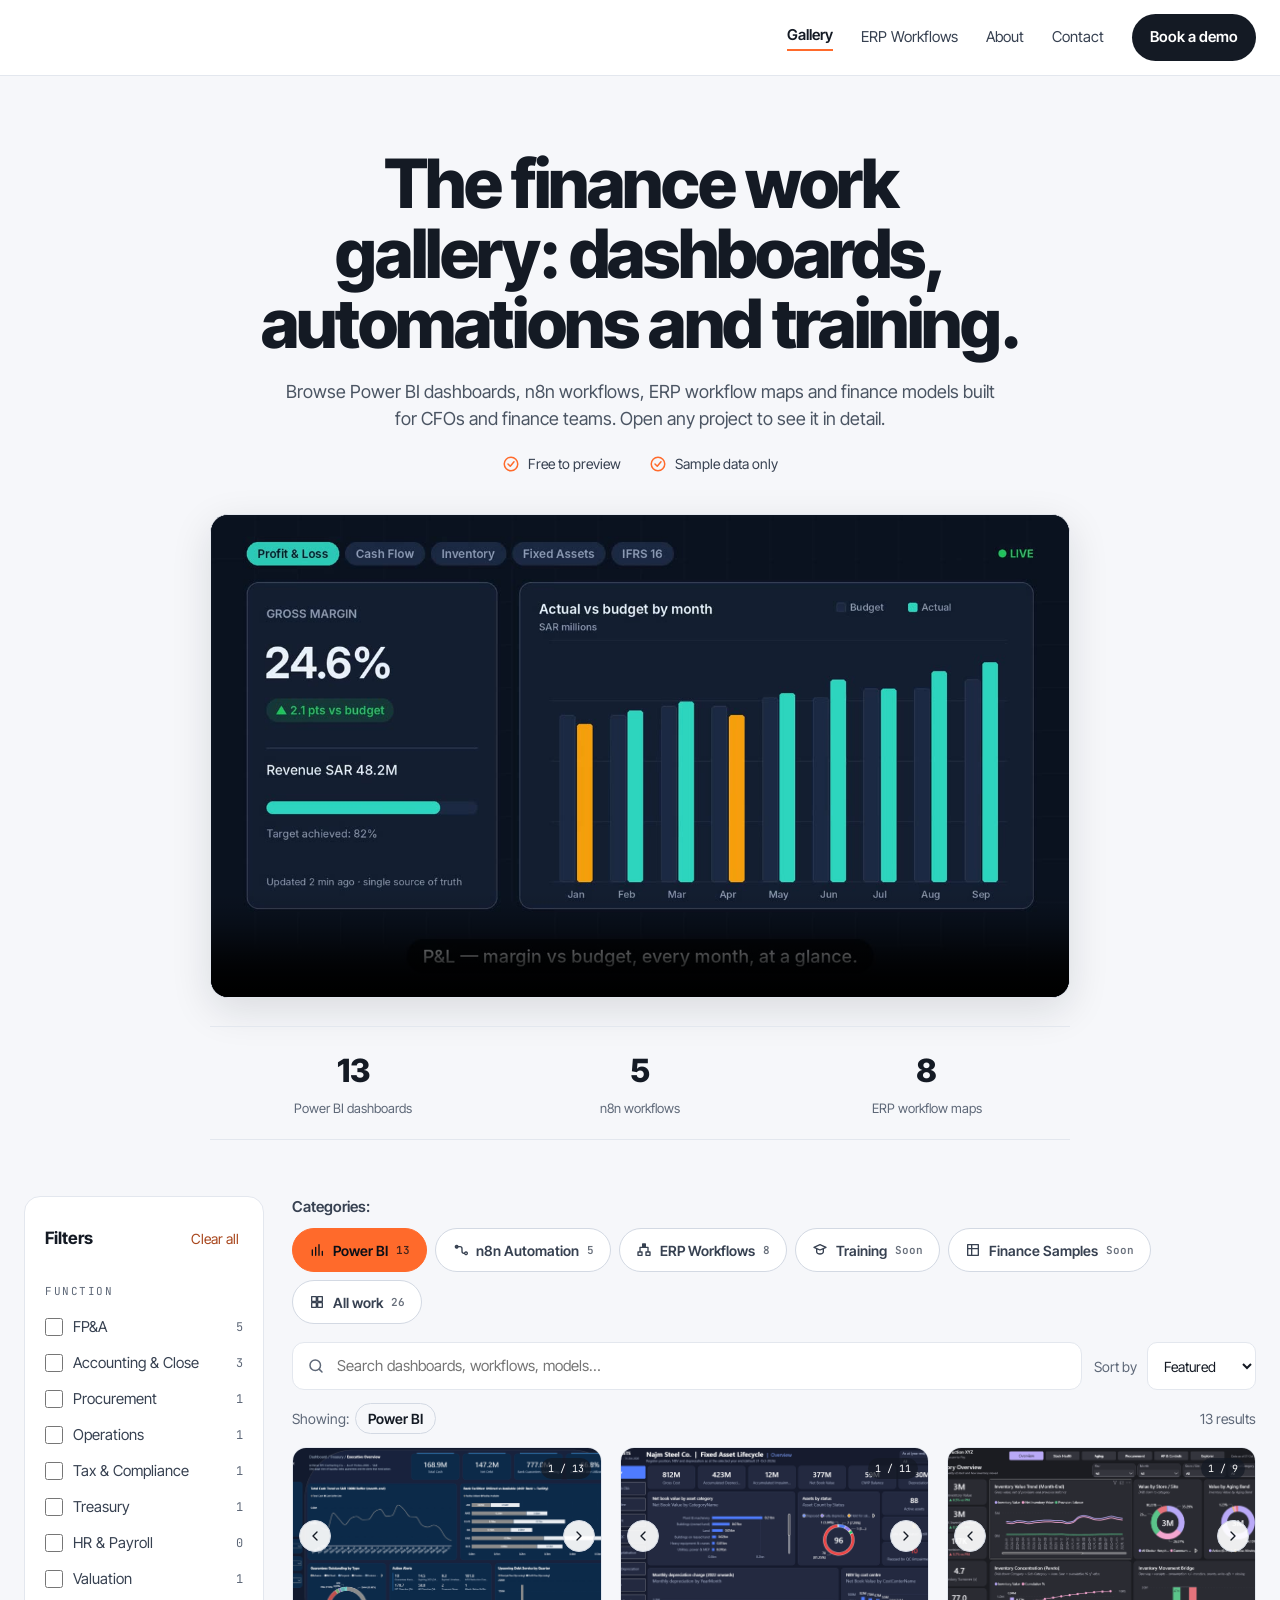
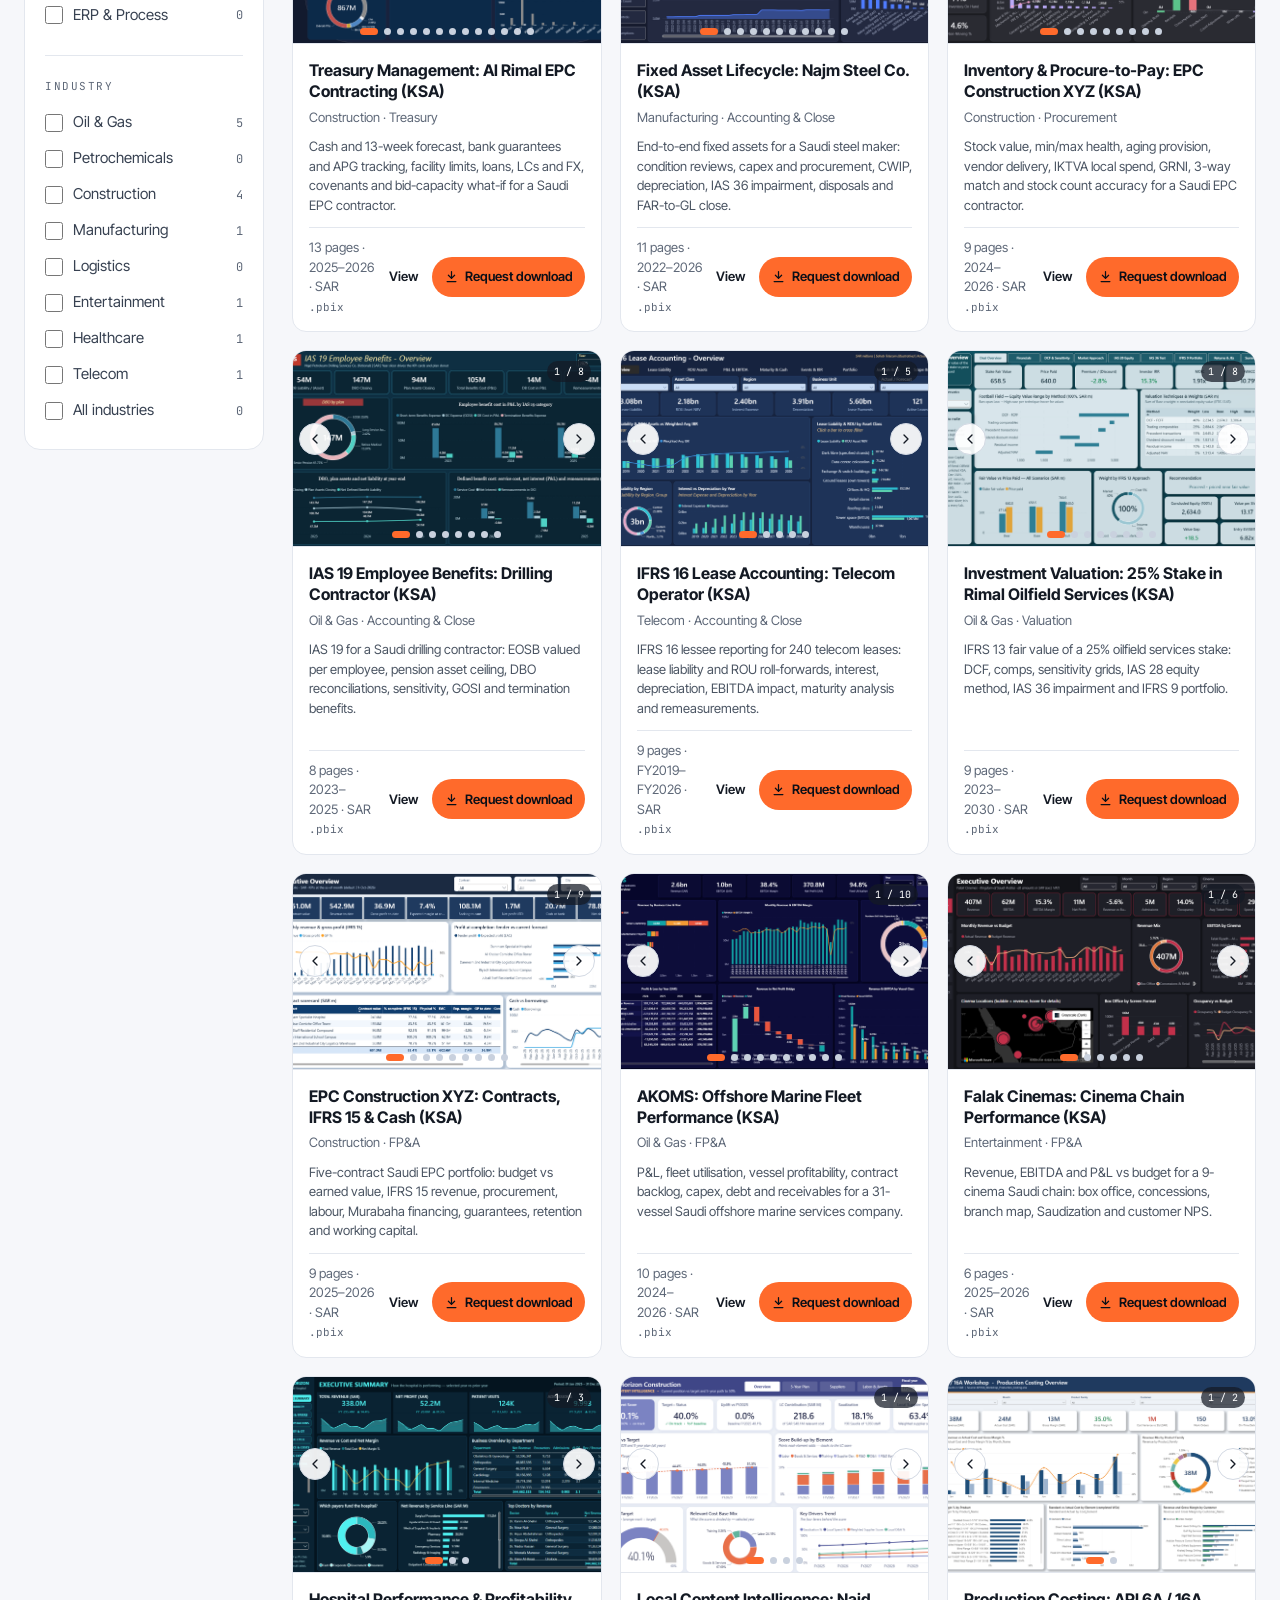
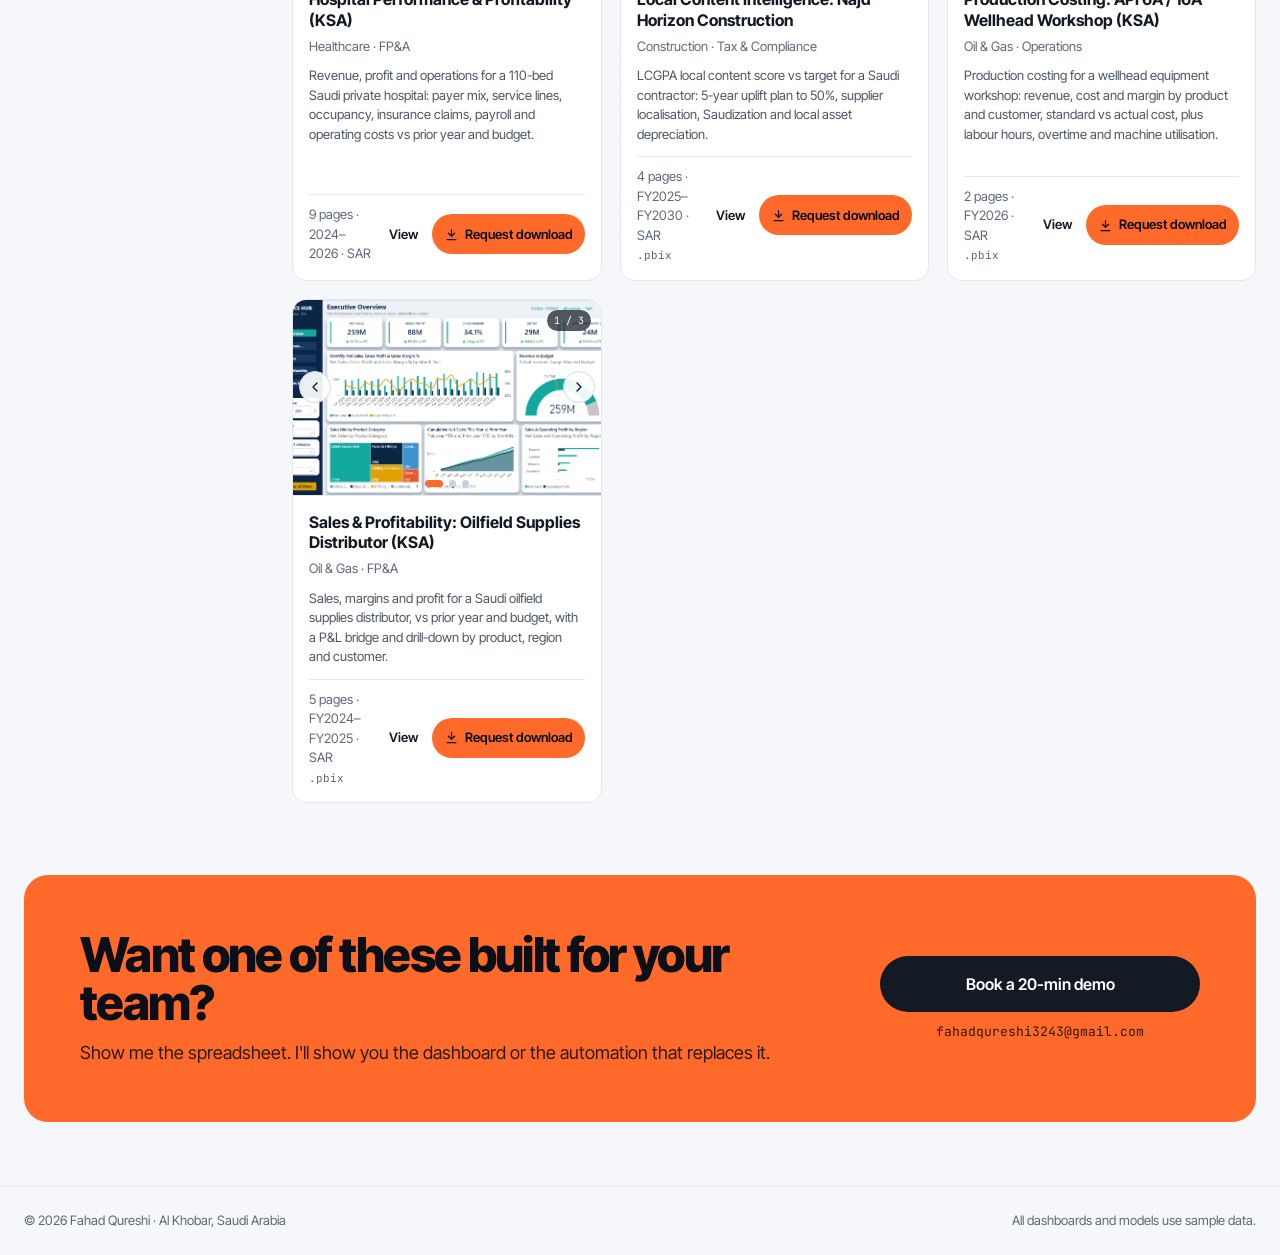
==== index.html @ cc4bf80a "Fix hero video overflow on mobile: bust stale CSS cache and add inline size limits Co-Authored-By: C" ====
<!DOCTYPE html>
<html lang="en">
<head>
<meta charset="utf-8">
<meta name="viewport" content="width=device-width, initial-scale=1">
<title>Fahad Qureshi — Finance Work Gallery</title>
<meta name="description" content="Power BI dashboards, n8n automations and ERP workflow maps built for CFOs and finance teams.">
<link rel="preconnect" href="https://fonts.googleapis.com">
<link rel="preconnect" href="https://fonts.gstatic.com" crossorigin>
<link href="https://fonts.googleapis.com/css2?family=Inter+Tight:wght@400;500;600;800&family=JetBrains+Mono:wght@400;600&display=swap" rel="stylesheet">
<link rel="stylesheet" href="assets/site.css?v=20261121b">
</head>
<body>
<header class="top">
  <nav aria-label="Main">
    <a href="index.html" aria-current="page">Gallery</a>
    <a href="erp-workflows.html">ERP Workflows</a>
    <a href="about.html">About</a>
    <a href="#contact">Contact</a>
    <a class="cta" href="#contact">Book a demo</a>
  </nav>
</header>

<main>
  <section class="hero">
    <h1>The finance work gallery: dashboards, automations and training.</h1>
    <p>Browse Power BI dashboards, n8n workflows, ERP workflow maps and finance models built for CFOs and finance teams. Open any project to see it in detail.</p>
    <div class="checks">
      <span><svg width="18" height="18" viewBox="0 0 24 24" fill="none" stroke="#FF6A2B" stroke-width="2" stroke-linecap="round" stroke-linejoin="round" aria-hidden="true"><circle cx="12" cy="12" r="9"></circle><path d="m8 12 3 3 5-6"></path></svg>Free to preview</span>
      <span><svg width="18" height="18" viewBox="0 0 24 24" fill="none" stroke="#FF6A2B" stroke-width="2" stroke-linecap="round" stroke-linejoin="round" aria-hidden="true"><circle cx="12" cy="12" r="9"></circle><path d="m8 12 3 3 5-6"></path></svg>Sample data only</span>
    </div>
  </section>

  <section aria-label="Explainer video" class="wrap"><div class="hero-video" style="max-width:860px;margin:8px auto 0"><video style="display:block;width:100%;max-width:100%;height:auto" src="/videos/cfo-visibility-explainer.mp4" poster="/images/cfo-visibility-explainer-poster.jpg" autoplay muted loop playsinline controls preload="metadata" aria-label="60-second explainer: how Power BI and automation give CFOs real-time visibility"></video></div></section>

  <div class="wrap"><div class="statrow" id="stats" style="margin-top:28px"></div></div>

  <section class="gallery" id="work" aria-label="Work">
    <aside class="filters" aria-label="Filters">
      <div class="head"><b>Filters</b><button type="button" class="linkbtn" data-clear>Clear all</button></div>
      <fieldset><legend>FUNCTION</legend><div id="fnList"></div></fieldset>
      <div class="divider"></div>
      <fieldset><legend>INDUSTRY</legend><div id="indList"></div></fieldset>
    </aside>

    <div class="main">
      <div class="tabsrow"><b>Categories:</b><div class="tabs" role="tablist" aria-label="Categories" id="tabs"></div></div>
      <div class="searchrow">
        <label class="search" for="q">
          <svg width="18" height="18" viewBox="0 0 24 24" fill="none" stroke="#5E6878" stroke-width="2" stroke-linecap="round" stroke-linejoin="round" aria-hidden="true"><circle cx="11" cy="11" r="7"></circle><path d="m20 20-3.5-3.5"></path></svg>
          <span class="sr">Search projects</span>
          <input type="search" id="q" placeholder="Search dashboards, workflows, models…">
        </label>
        <label class="sort" for="sort">Sort by
          <select id="sort"><option value="featured">Featured</option><option value="az">Name A–Z</option></select>
        </label>
      </div>
      <div class="showing"><span>Showing:<b id="showing">Power BI</b></span><span id="count"></span></div>
      <div class="cards" id="cards"></div>
      <div class="soon" id="soon" hidden><span class="eyebrow">In progress</span><b>Coming soon</b></div>
      <div class="empty" id="empty" hidden><b>No projects match these filters.</b><button type="button" class="btn-accent" data-clear>Clear filters</button></div>
    </div>
  </section>

  <section class="band" id="contact">
    <div>
      <div class="txt">
        <h2>Want one of these built for your team?</h2>
        <p>Show me the spreadsheet. I'll show you the dashboard or the automation that replaces it.</p>
      </div>
      <div class="act">
        <a class="btn-dark" href="mailto:fahadqureshi3243@gmail.com?subject=20-min%20demo">Book a 20-min demo</a>
        <span class="mail">fahadqureshi3243@gmail.com</span>
      </div>
    </div>
  </section>
</main>

<footer><div><span>© 2026 Fahad Qureshi · Al Khobar, Saudi Arabia</span><span>All dashboards and models use sample data.</span></div></footer>

<div class="flowdlg" id="flowDlg" role="dialog" aria-modal="true" aria-labelledby="flowTitle" hidden>
  <div class="flowin">
    <div class="flowhead"><span id="flowTitle">n8n workflow</span><button type="button" id="flowClose"><svg width="16" height="16" viewBox="0 0 24 24" fill="none" stroke="currentColor" stroke-width="2" stroke-linecap="round" aria-hidden="true"><path d="M6 6l12 12M18 6L6 18"></path></svg>Close</button></div>
    <div id="flowHost"></div>
  </div>
</div>

<div class="viewer" id="viewer" role="dialog" aria-modal="true" aria-labelledby="vCap" hidden>
  <div class="vtop"><span id="vCap"></span><button type="button" id="vClose"><svg width="16" height="16" viewBox="0 0 24 24" fill="none" stroke="currentColor" stroke-width="2" stroke-linecap="round" aria-hidden="true"><path d="M6 6l12 12M18 6L6 18"></path></svg>Close</button></div>
  <div class="vbody">
    <button type="button" class="varrow" id="vPrev" aria-label="Previous screenshot"><svg width="22" height="22" viewBox="0 0 24 24" fill="none" stroke="currentColor" stroke-width="2" stroke-linecap="round" stroke-linejoin="round" aria-hidden="true"><path d="m15 6-6 6 6 6"></path></svg></button>
    <img id="vImg" alt="">
    <button type="button" class="varrow" id="vNext" aria-label="Next screenshot"><svg width="22" height="22" viewBox="0 0 24 24" fill="none" stroke="currentColor" stroke-width="2" stroke-linecap="round" stroke-linejoin="round" aria-hidden="true"><path d="m9 6 6 6-6 6"></path></svg></button>
  </div>
</div>

<script src="assets/dc-lite.js"></script>
<script src="data/mocks.js"></script>
<script src="data/erp-data.js"></script>
<script src="assets/gallery.js?v=20261121"></script>
</body>
</html>
---- assets/site.css ----
/* Fahad Qureshi portfolio — shared styles. Colours match the original design. */
[hidden]{display:none!important}
:root{
  --bg:#F6F7FA; --surface:#FFFFFF; --soft:#F1F3F8; --ink:#141A24; --text:#374151; --text2:#4B5563;
  --muted:#5E6878; --line:#E3E7EE; --line2:#D3D9E3; --grey:#C9D1DE;
  --accent:#FF6A2B; --accent-text:#A8461C; --accent-soft:#FDEBE3; --on-accent:#0B0F17;
  --erp:#2F64E0; --erp-bg:#E6EEFD; --erp-fg:#1E4FC2;
  --both:#12A383; --both-bg:#DDF5EE; --both-fg:#0B7A62;
  --man:#D99A00; --man-bg:#FDF1D3; --man-fg:#7A5000;
  --sans:'Inter Tight',system-ui,-apple-system,'Segoe UI',sans-serif; --mono:'JetBrains Mono',ui-monospace,monospace;
}
*{box-sizing:border-box}
html,body{margin:0}
body{background:var(--bg);color:var(--ink);font:16px/1.5 var(--sans)}
a{color:var(--accent-text)}a:hover{color:#8F2F08}
img{max-width:100%;display:block}
button,input,select{font:inherit;color:inherit}
:focus-visible{outline:3px solid var(--accent);outline-offset:2px;border-radius:6px}
.sr{position:absolute;width:1px;height:1px;overflow:hidden;clip:rect(0 0 0 0);white-space:nowrap}
.wrap{max-width:1440px;margin:0 auto;padding:0 24px}
.eyebrow{font-family:var(--mono);font-size:12px;letter-spacing:.18em;color:var(--accent-text);text-transform:uppercase}

/* nav */
.top{background:var(--surface);border-bottom:1px solid var(--line)}
.top nav{max-width:1440px;margin:0 auto;padding:14px 24px;display:flex;flex-wrap:wrap;align-items:center;justify-content:flex-end;gap:12px 28px;font-size:15px}
.top nav a{color:var(--text);text-decoration:none}
.top nav a[aria-current=page]{color:var(--ink);font-weight:600;border-bottom:2px solid var(--accent);padding-bottom:2px}
.top nav a.cta,.btn-dark{background:var(--ink);color:#fff;font-weight:600;padding:12px 18px;border-radius:999px;min-height:44px;display:inline-flex;align-items:center;justify-content:center;text-decoration:none;border:0}
.top nav a.cta:hover,.btn-dark:hover{color:#fff;background:#222b3a}

/* hero */
.hero{max-width:1100px;margin:0 auto;padding:72px 24px 32px;display:flex;flex-direction:column;align-items:center;text-align:center;gap:20px}
.hero h1{margin:0;font-size:clamp(36px,5.4vw,68px);line-height:1.03;letter-spacing:-.035em;font-weight:800;max-width:980px;text-wrap:balance}
.hero p{margin:0;font-size:18px;line-height:1.55;color:var(--text2);max-width:720px}
.checks{display:flex;flex-wrap:wrap;justify-content:center;gap:10px 28px;font-size:14px;color:var(--text)}
.checks span{display:inline-flex;align-items:center;gap:8px}
.statrow{display:grid;grid-template-columns:repeat(auto-fit,minmax(150px,1fr));max-width:860px;margin:8px auto 40px;border-top:1px solid var(--line);border-bottom:1px solid var(--line)}
.statrow div{padding:20px 12px;display:flex;flex-direction:column;align-items:center;gap:4px}
.statrow b{font-size:32px;font-weight:800;letter-spacing:-.02em}
.statrow span{font-size:13px;color:var(--muted)}

/* gallery layout */
.gallery{max-width:1440px;margin:0 auto;padding:16px 24px 72px;display:flex;flex-wrap:wrap;gap:28px;align-items:flex-start}
.filters{flex:1 1 240px;max-width:100%;background:var(--surface);border:1px solid var(--line);border-radius:16px;padding:20px;display:flex;flex-direction:column;gap:22px}
.filters .head{display:flex;justify-content:space-between;align-items:center}
.filters .head b{font-size:17px}
.linkbtn{background:none;border:0;color:var(--accent-text);cursor:pointer;min-height:44px;padding:0 4px;font-size:14px}
.filters fieldset{border:0;margin:0;padding:0;display:flex;flex-direction:column;gap:4px}
.filters legend{font-family:var(--mono);font-size:11px;letter-spacing:.14em;color:var(--muted);margin-bottom:10px;padding:0}
.filters label{display:flex;align-items:center;justify-content:space-between;gap:10px;font-size:15px;color:var(--text);cursor:pointer;min-height:36px}
.filters label span{display:flex;align-items:center;gap:10px}
.filters input{width:18px;height:18px;accent-color:var(--accent);margin:0}
.filters small{font-family:var(--mono);font-size:12px;color:var(--muted)}
.divider{height:1px;background:var(--line)}
.main{flex:999 1 640px;min-width:0;display:flex;flex-direction:column;gap:18px}
.tabsrow{display:flex;flex-wrap:wrap;align-items:center;gap:10px}
.tabsrow>b{font-weight:600;font-size:15px;color:var(--text)}
.tabs{display:flex;flex-wrap:wrap;gap:8px}
.tab{cursor:pointer;font-size:14px;font-weight:600;padding:0 16px;border-radius:999px;min-height:44px;display:inline-flex;align-items:center;gap:8px;background:var(--surface);color:var(--text);border:1px solid var(--line2)}
.tab[aria-selected=true]{background:var(--accent);color:var(--on-accent);border-color:var(--accent)}
.tab small{font-family:var(--mono);font-size:11px;opacity:.75}
.searchrow{display:flex;flex-wrap:wrap;gap:12px;align-items:center}
.search{flex:1 1 320px;display:flex;align-items:center;gap:10px;background:var(--surface);border:1px solid var(--line);border-radius:12px;padding:0 14px;min-height:48px}
.search input{flex:1 1 auto;min-width:0;background:transparent;border:0;outline:none;font-size:15px;min-height:46px}
.sort{display:flex;align-items:center;gap:10px;font-size:14px;color:var(--muted)}
.sort select{background:var(--surface);border:1px solid var(--line);border-radius:10px;padding:0 12px;min-height:48px;font-size:14px;color:var(--ink)}
.showing{display:flex;justify-content:space-between;align-items:center;font-size:14px;color:var(--muted)}
.showing b{color:var(--ink);font-weight:600;border:1px solid var(--line2);padding:6px 12px;border-radius:999px;margin-left:6px}
.cards{display:grid;grid-template-columns:repeat(auto-fill,minmax(280px,1fr));gap:18px}

/* card */
.card{background:var(--surface);border:1px solid var(--line);border-radius:14px;overflow:hidden;display:flex;flex-direction:column}
.thumb{position:relative;height:196px;background:var(--soft);border-bottom:1px solid var(--line);padding:12px 12px 26px}
.thumb.has-img{padding:0}
.thumb img{width:100%;height:100%;object-fit:cover}
.thumb .counter{position:absolute;top:10px;right:10px;z-index:2;font-family:var(--mono);font-size:10px;color:#fff;background:rgba(20,26,36,.72);padding:3px 7px;border-radius:999px}
.thumb .nav{position:absolute;top:50%;margin-top:-26px;z-index:2;width:32px;height:32px;border-radius:50%;border:1px solid var(--line2);background:rgba(255,255,255,.92);cursor:pointer;display:flex;align-items:center;justify-content:center;padding:0}
.thumb .prev{left:6px}.thumb .next{right:6px}
.thumb .dots{position:absolute;left:0;right:0;bottom:8px;display:flex;justify-content:center;gap:6px}
.thumb .dots button{width:7px;height:7px;border-radius:4px;border:0;padding:0;cursor:pointer;background:var(--grey)}
.thumb .dots button[aria-current=true]{width:18px;background:var(--accent)}
.mock{height:100%;display:flex;flex-direction:column;gap:8px}
.mock .bar{display:flex;justify-content:space-between;align-items:center;background:#fff;border-radius:6px;padding:5px 8px;font-size:10px;font-weight:600;color:var(--text)}
.mock .bar i{width:34px;height:6px;border-radius:3px;background:var(--accent)}
.mock .kpis{display:grid;grid-template-columns:repeat(4,minmax(0,1fr));gap:6px}
.mock .kpis div{background:#fff;border-radius:6px;padding:5px 6px;display:flex;flex-direction:column;gap:2px}
.mock .kpis span{font-size:7px;color:var(--muted);letter-spacing:.04em}
.mock .kpis b{font-size:12px}
.mock .kpis div:first-child b{color:var(--accent)}
.mock .charts{flex:1 1 auto;display:flex;gap:8px;min-height:0}
.mock .bars{flex:2 1 0;background:#fff;border-radius:6px;padding:8px 8px 0;display:flex;align-items:flex-end;gap:4px}
.mock .bars i{flex:1 1 0;background:var(--grey);border-radius:2px 2px 0 0}
.mock .bars i:nth-child(3n){background:var(--accent)}
.mock .donutbox{flex:1 1 0;background:#fff;border-radius:6px;display:flex;align-items:center;justify-content:center}
.mock .donut{width:52px;height:52px;border-radius:50%;display:flex;align-items:center;justify-content:center}
.mock .donut span{width:32px;height:32px;border-radius:50%;background:#fff;font-size:9px;font-weight:700;display:flex;align-items:center;justify-content:center}
.flowmock{height:100%;display:flex;align-items:center;background-image:radial-gradient(var(--line) 1px,transparent 1px);background-size:14px 14px;border-radius:8px;padding:0 8px}
.flowmock .node{display:flex;align-items:center;flex:1 1 0;min-width:0}
.flowmock .node:last-child{flex:0 0 auto}
.flowmock .box{flex:0 0 auto;display:flex;flex-direction:column;align-items:center;gap:6px}
.flowmock .box i{width:40px;height:40px;border-radius:10px;border:1.5px solid #AEB8C8;background:#fff;display:flex;align-items:center;justify-content:center}
.flowmock .box i::after{content:"";width:12px;height:12px;border-radius:3px;background:#AEB8C8}
.flowmock .node:last-child .box i{border-color:var(--accent)}.flowmock .node:last-child .box i::after{background:var(--accent)}
.flowmock .box span{font-size:9px;font-family:var(--mono);color:var(--text);white-space:nowrap}
.flowmock .line{flex:1 1 auto;height:1.5px;background:var(--grey);min-width:6px;margin-bottom:16px}
.erpmock{display:flex;flex-direction:column;gap:9px;height:100%;padding:12px;background:#fff;border-radius:8px;color:var(--ink);text-decoration:none}
.erpmock .r{display:flex;justify-content:space-between;align-items:center;font-size:10px;color:var(--muted)}
.erpmock .r .eyebrow{font-size:10px;letter-spacing:.12em}
.erpmock .hub{align-self:center;background:var(--ink);color:#fff;font-size:10px;font-weight:700;padding:3px 14px;border-radius:6px}
.erpmock .depts{display:grid;grid-template-columns:repeat(4,minmax(0,1fr));gap:6px;border-top:1.5px solid var(--grey);padding-top:8px}
.erpmock .depts span{background:var(--soft);border-radius:5px;padding:5px 3px;font-size:9px;text-align:center;color:var(--text);overflow:hidden;white-space:nowrap;text-overflow:ellipsis}
.mix{display:flex;height:7px;border-radius:99px;overflow:hidden;gap:2px}
.mix i{display:block}.mix .e{background:var(--erp)}.mix .b{background:var(--both)}.mix .m{background:var(--man)}
.erpmock .mix{margin-top:auto}
.card .body{padding:16px;display:flex;flex-direction:column;gap:6px;flex:1 1 auto}
.card h3{margin:0;font-size:16px;line-height:1.3}
.card .sub{font-size:13px;color:var(--muted)}
.card p{margin:4px 0 0;font-size:13px;line-height:1.5;color:var(--text2);flex:1 1 auto}
.card .foot{display:flex;justify-content:space-between;align-items:center;padding-top:10px;margin-top:6px;border-top:1px solid var(--line);font-size:13px;color:var(--muted);gap:8px}
.card .foot .meta{display:flex;flex-direction:column;gap:2px}
.card .foot .meta small{font-family:var(--mono);font-size:11px}
.card .actions{display:flex;align-items:center;gap:8px}
.card .open{font-weight:600;color:var(--ink);text-decoration:none;min-height:44px;display:inline-flex;align-items:center;padding:0 6px;background:none;border:0;cursor:pointer;font-size:13px}
.card .dl{background:var(--accent);color:var(--on-accent);text-decoration:none;font-weight:600;font-size:13px;display:inline-flex;align-items:center;gap:6px;min-height:40px;padding:0 12px;border-radius:999px;white-space:nowrap;flex-shrink:0}
.soon,.empty{border-radius:16px;padding:72px 24px;text-align:center;display:flex;flex-direction:column;gap:12px;align-items:center}
.soon{background:var(--surface);border:1px solid var(--line)}
.soon b{font-size:clamp(32px,4vw,48px);font-weight:800;letter-spacing:-.03em;line-height:1}
.empty{border:1px dashed var(--line2);color:var(--muted);padding:40px}
.empty b{font-size:17px;color:var(--ink)}
.btn-accent{background:var(--accent);color:var(--on-accent);border:0;border-radius:999px;padding:0 18px;min-height:44px;font-weight:600;font-size:14px;cursor:pointer;text-decoration:none;display:inline-flex;align-items:center}

/* contact band + footer */
.band{max-width:1440px;margin:0 auto;padding:0 24px 64px}
.band>div{background:var(--accent);color:var(--on-accent);border-radius:24px;padding:clamp(32px,5vw,56px);display:flex;flex-wrap:wrap;gap:32px;align-items:center;justify-content:space-between}
.band .txt{flex:1 1 480px;min-width:0;display:flex;flex-direction:column;gap:12px}
.band h2{margin:0;font-size:clamp(30px,4vw,48px);line-height:1;letter-spacing:-.035em;font-weight:800}
.band p{margin:0;font-size:18px;line-height:1.5;color:#2B1A10}
.band .act{display:flex;flex-direction:column;gap:10px;flex:0 1 320px}
.band .act a{font-size:16px;padding:16px 22px;min-height:52px}
.band .act .outline{border:1.5px solid var(--on-accent);color:var(--on-accent);text-decoration:none;font-weight:600;border-radius:999px;display:inline-flex;align-items:center;justify-content:center}
.band .mail{font-family:var(--mono);font-size:13px;text-align:center;color:#2B1A10}
footer{border-top:1px solid var(--line)}
footer div{max-width:1440px;margin:0 auto;padding:24px;display:flex;flex-wrap:wrap;justify-content:space-between;gap:12px;font-size:13px;color:var(--muted)}
footer a{color:var(--text);text-decoration:none}

/* about */
.about-hero{max-width:1240px;margin:0 auto;padding:80px 24px 56px;display:flex;flex-wrap:wrap;gap:48px;align-items:flex-start}
.photo{width:200px;height:240px;border-radius:20px;background:#fff;border:1px dashed var(--grey);display:flex;align-items:center;justify-content:center;text-align:center;color:var(--muted);font-family:var(--mono);font-size:12px;letter-spacing:.08em;padding:16px;overflow:hidden}
.photo img{width:100%;height:100%;object-fit:cover}
.about-hero .side{display:flex;flex-direction:column;gap:14px}
.place{display:flex;align-items:center;gap:8px;font-size:14px;color:var(--text2)}
.about-hero .txt{flex:1 1 520px;min-width:0;display:flex;flex-direction:column;gap:20px}
.about-hero h1{margin:0;font-size:clamp(42px,6vw,72px);line-height:.98;letter-spacing:-.035em;font-weight:800}
.lead{margin:0;font-size:21px;line-height:1.45;font-weight:500}
.about-hero p.more{margin:0;font-size:17px;line-height:1.65;color:var(--text2);max-width:720px}
.mini{display:grid;grid-template-columns:repeat(auto-fill,minmax(150px,1fr));gap:12px;padding-top:8px}
.mini div{border:1px solid var(--line);border-radius:14px;padding:16px}
.mini b{display:block;font-size:30px;font-weight:800;letter-spacing:-.02em}
.mini span{font-size:13px;color:var(--muted)}
.creds{border-top:1px solid var(--line);border-bottom:1px solid var(--line)}
.creds>div{max-width:1240px;margin:0 auto;padding:28px 24px;display:grid;grid-template-columns:repeat(auto-fill,minmax(260px,1fr));gap:20px}
.cred{display:flex;gap:14px;align-items:flex-start}
.cred .ic{flex:0 0 auto;width:44px;height:44px;border-radius:12px;background:var(--accent-soft);color:var(--accent-text);display:flex;align-items:center;justify-content:center}
.cred b{font-size:18px;display:block}
.cred span{font-size:14px;color:var(--text2);line-height:1.4;display:block}
.cred small{font-family:var(--mono);font-size:11px;color:var(--muted);letter-spacing:.08em}
.section{max-width:1240px;margin:0 auto;padding:80px 24px 40px;display:flex;flex-direction:column;gap:36px}
.section h2{margin:0;font-size:clamp(32px,4vw,48px);line-height:1.05;letter-spacing:-.03em;font-weight:800}
.jobs{list-style:none;margin:0;padding:0}
.jobs li{display:flex;flex-wrap:wrap;gap:16px 40px;padding:32px 0;border-top:1px solid var(--line)}
.jobs .when{flex:0 1 260px;min-width:200px;display:flex;flex-direction:column;gap:6px}
.jobs .when b{font-family:var(--mono);font-size:12px;letter-spacing:.08em;color:var(--muted);font-weight:400}
.jobs li:first-child .when b{color:var(--accent)}
.jobs .when span{font-size:14px;color:var(--muted)}
.jobs .what{flex:1 1 520px;min-width:0;display:flex;flex-direction:column;gap:12px}
.jobs h3{margin:0;font-size:24px;line-height:1.2;letter-spacing:-.015em}
.jobs .co{font-size:16px;color:var(--accent-text);font-weight:600}
.jobs ul{margin:0;padding-left:18px;display:flex;flex-direction:column;gap:6px;font-size:15px;line-height:1.5;color:var(--text)}
.split{max-width:1240px;margin:0 auto;padding:0 24px 80px;display:flex;flex-wrap:wrap;gap:48px}
.split>div{min-width:0;display:flex;flex-direction:column;gap:20px}
.areas{display:grid;grid-template-columns:repeat(auto-fill,minmax(240px,1fr));gap:14px}
.areas div{border:1px solid var(--line);border-radius:14px;padding:18px;display:flex;flex-direction:column;gap:6px}
.areas b{font-size:17px}.areas span{font-size:14px;line-height:1.5;color:var(--text2)}
.toolgrp{display:flex;flex-direction:column;gap:8px}
.toolgrp>span{font-size:13px;color:var(--muted)}
.chips{display:flex;flex-wrap:wrap;gap:8px}
.chips span{font-size:14px;font-weight:500;background:#EEF1F6;padding:8px 12px;border-radius:8px}

/* animated n8n workflows */
.flowbtn{display:block;width:100%;height:158px;padding:0;border:0;border-radius:10px;background:#0b1020;cursor:pointer;text-align:left;overflow:hidden}
.flowdlg{position:fixed;inset:0;z-index:100;background:rgba(11,15,23,.8);overflow-y:auto;padding:24px 16px}
.flowdlg[hidden]{display:none}
.flowin{max-width:1400px;margin:0 auto;display:flex;flex-direction:column;gap:12px}
.flowhead{display:flex;justify-content:space-between;align-items:center;gap:12px;flex-wrap:wrap;color:#fff;font-size:15px;font-weight:600}
.flowhead button{min-height:44px;padding:0 18px;border-radius:999px;border:1px solid rgba(255,255,255,.35);background:rgba(255,255,255,.08);color:#fff;font-size:14px;font-weight:600;cursor:pointer;display:inline-flex;align-items:center;gap:8px}

/* screenshot viewer */
.thumb .zoom{display:block;width:100%;height:100%;padding:0;border:0;background:none;cursor:zoom-in}
.viewer{position:fixed;inset:0;z-index:110;background:rgba(11,15,23,.92);display:flex;flex-direction:column;padding:16px;gap:12px}
.vtop{display:flex;justify-content:space-between;align-items:center;gap:12px;color:#fff;font-size:15px;font-weight:600;max-width:1600px;width:100%;margin:0 auto}
.vtop button{min-height:44px;padding:0 18px;border-radius:999px;border:1px solid rgba(255,255,255,.35);background:rgba(255,255,255,.08);color:#fff;font-size:14px;font-weight:600;cursor:pointer;display:inline-flex;align-items:center;gap:8px}
.vbody{flex:1 1 auto;min-height:0;display:flex;align-items:center;justify-content:center;gap:12px;max-width:1600px;width:100%;margin:0 auto}
.vbody img{max-width:calc(100% - 120px);max-height:100%;object-fit:contain;border-radius:8px;background:#fff;box-shadow:0 20px 60px rgba(0,0,0,.5)}
.varrow{flex:0 0 auto;width:48px;height:48px;border-radius:50%;border:1px solid rgba(255,255,255,.35);background:rgba(255,255,255,.1);color:#fff;cursor:pointer;display:flex;align-items:center;justify-content:center}
@media (max-width:600px){.vbody{position:relative}.vbody img{max-width:100%}.varrow{position:absolute;bottom:-4px}#vPrev{left:8px}#vNext{right:8px}}

.flowframe{display:block;width:100%;height:80vh;border:0;border-radius:20px;background:#0b1020}

/* Hero explainer video (replaces animated hero demo) */
.hero-video{max-width:860px;margin:8px auto 0;border-radius:18px;overflow:hidden;border:1px solid var(--line);background:#0B1220;box-shadow:0 12px 40px rgba(20,26,36,.12);aspect-ratio:16/9}
.hero-video video{display:block;width:100%;height:100%;object-fit:cover}
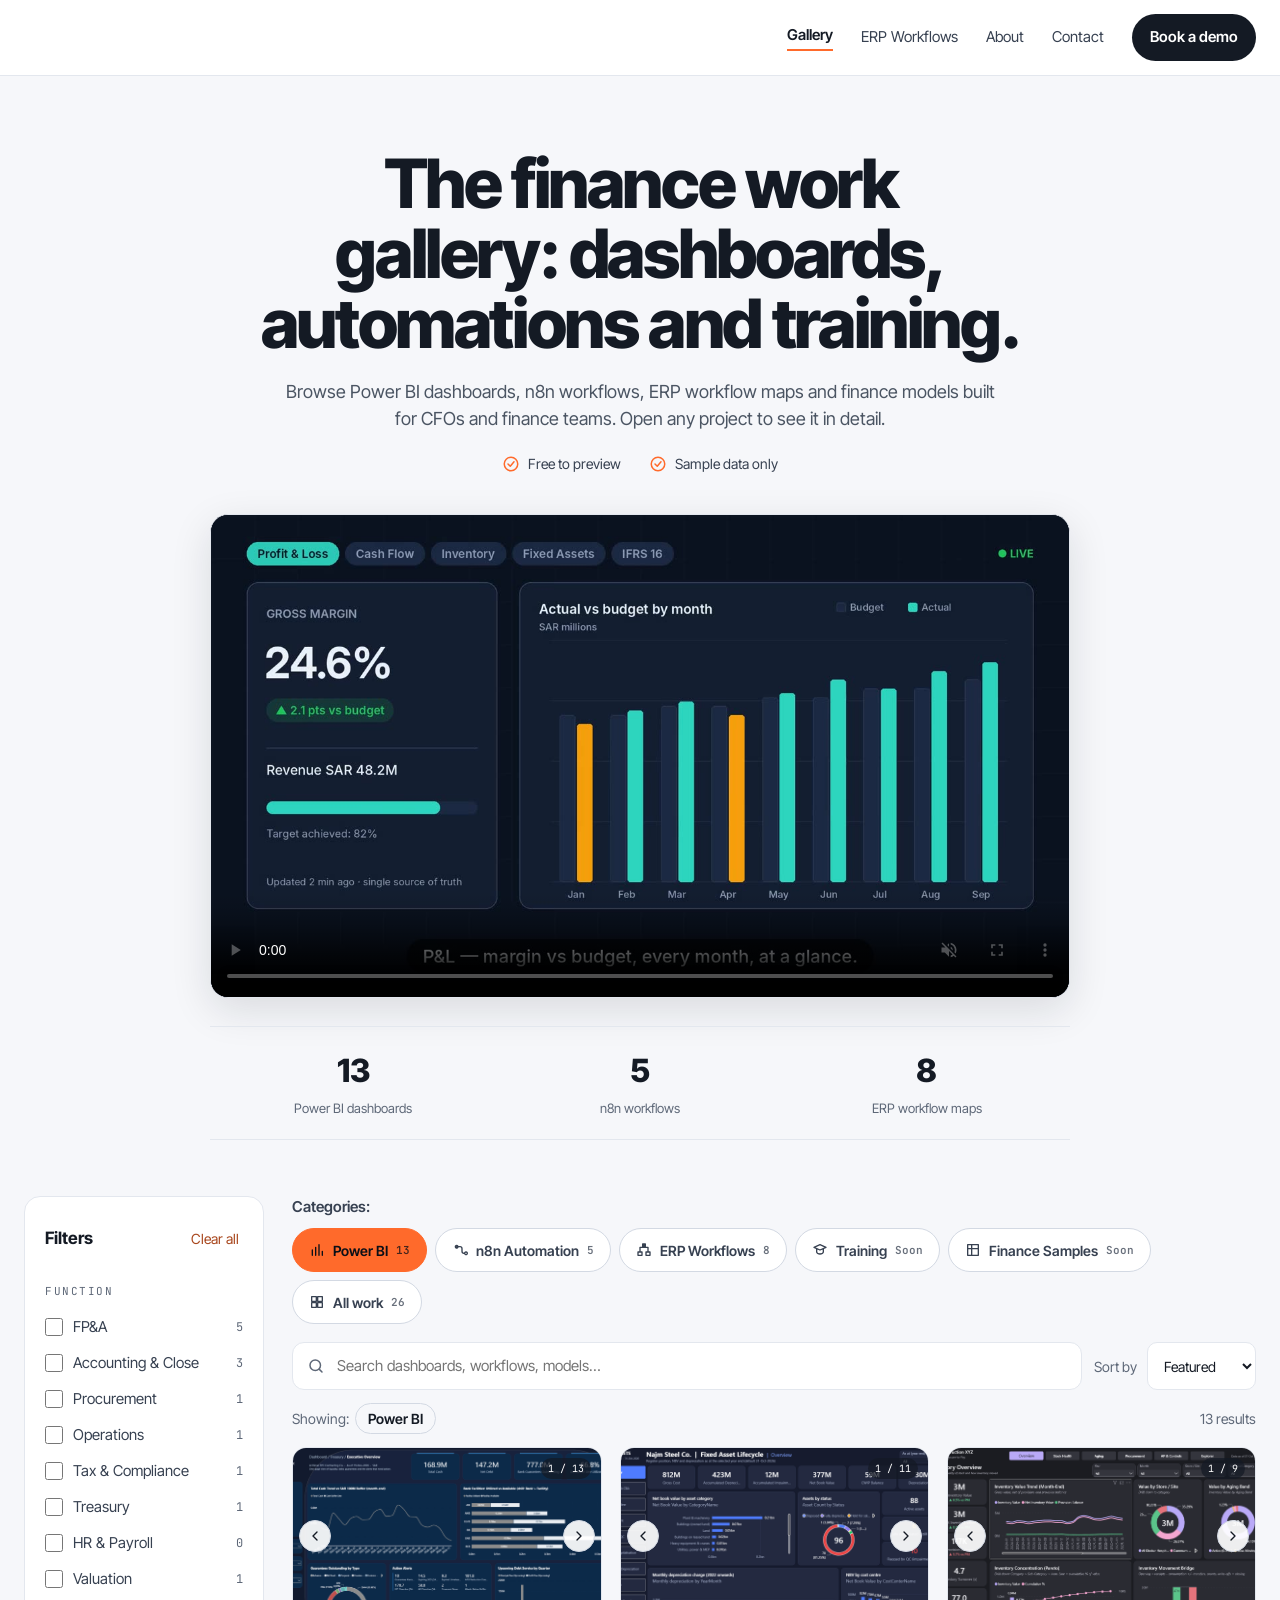
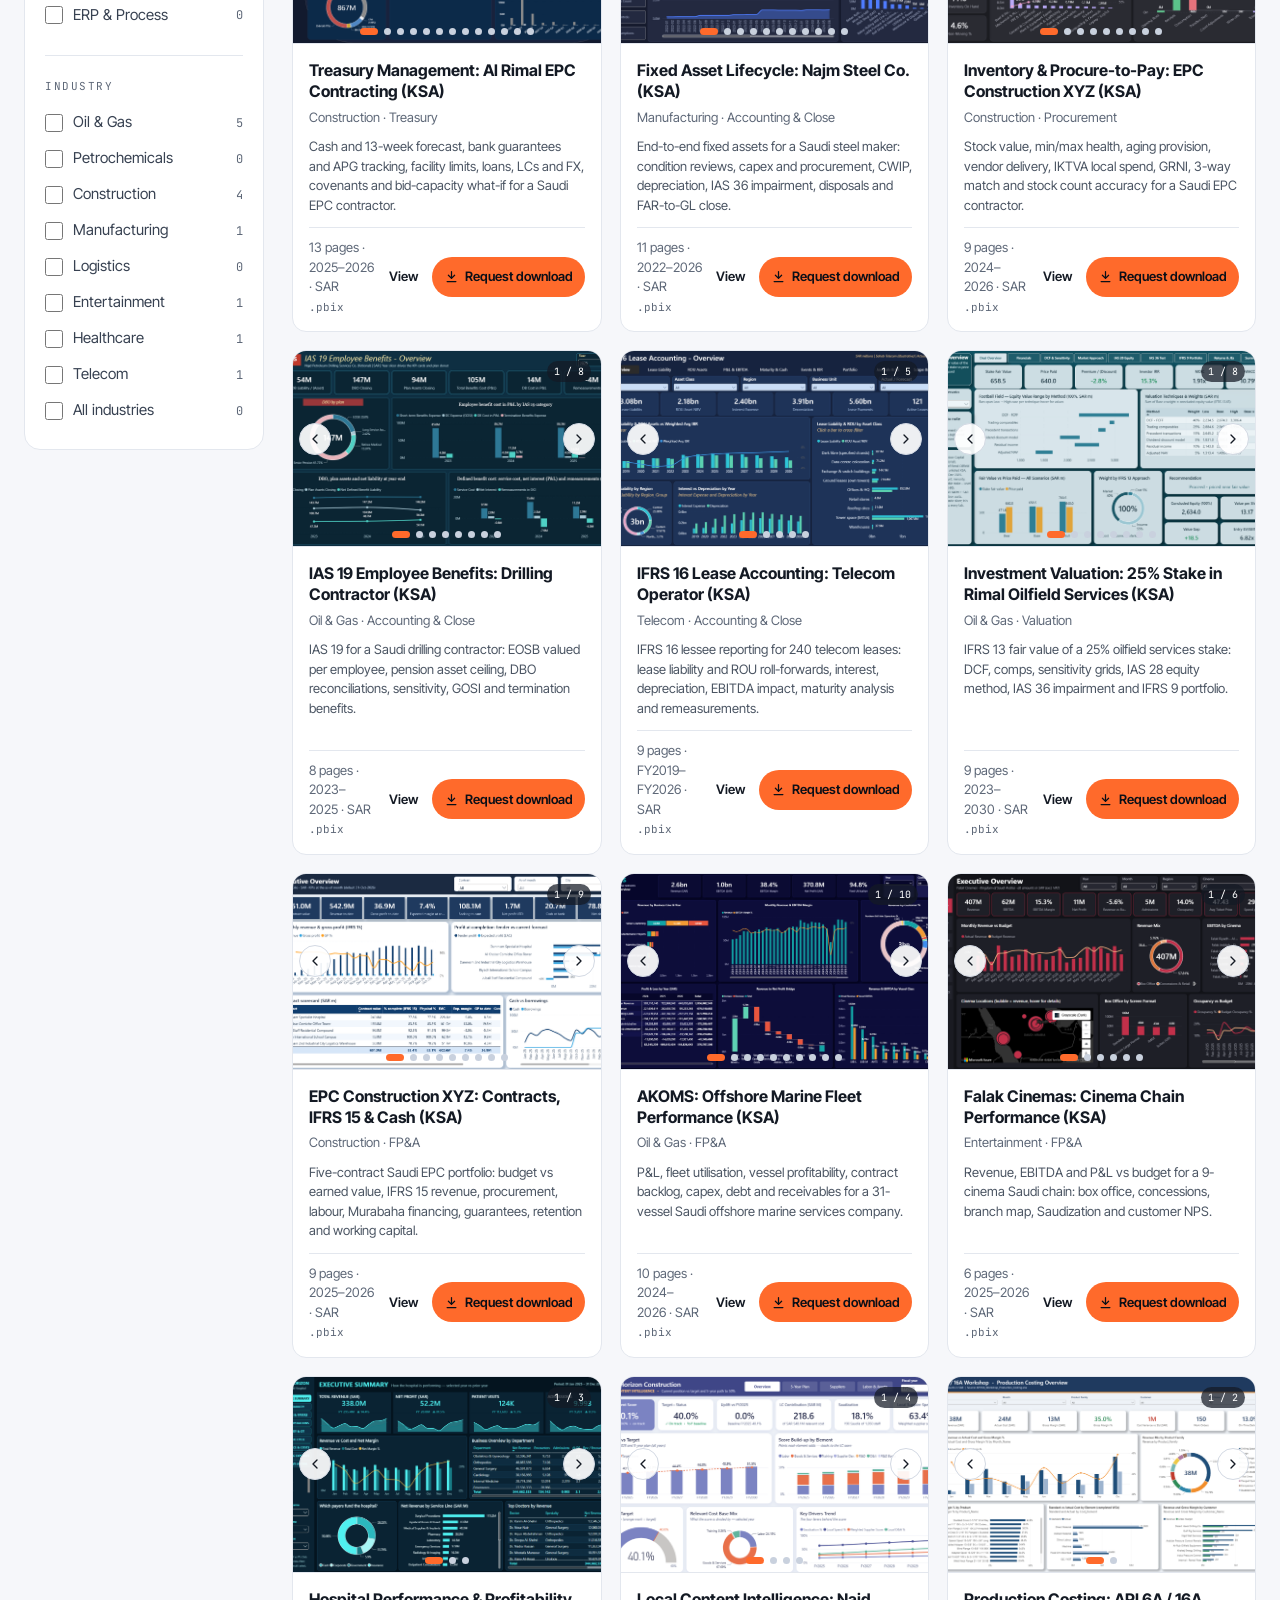
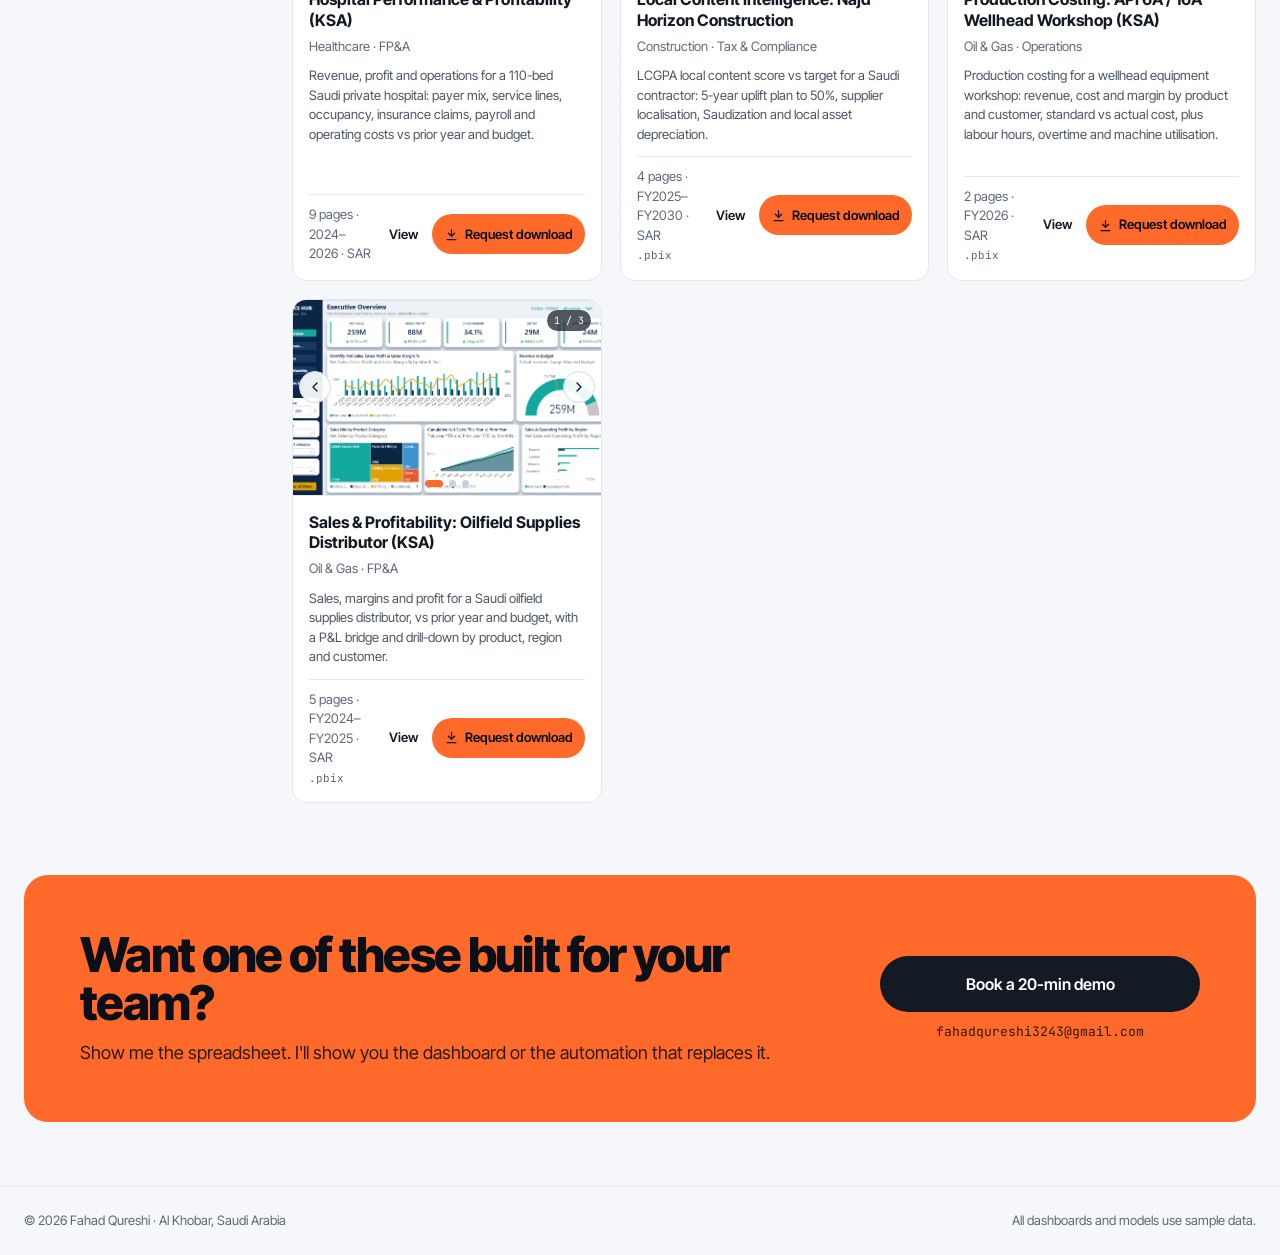
==== commit d7911eb2: "Mobile: move gallery filters into a Filters button with bottom-sheet panel Co-Authored-By: Claude Op" ====
--- a/index.html
+++ b/index.html
@@ -8,7 +8,7 @@
 <link rel="preconnect" href="https://fonts.googleapis.com">
 <link rel="preconnect" href="https://fonts.gstatic.com" crossorigin>
 <link href="https://fonts.googleapis.com/css2?family=Inter+Tight:wght@400;500;600;800&family=JetBrains+Mono:wght@400;600&display=swap" rel="stylesheet">
-<link rel="stylesheet" href="assets/site.css?v=20261121b">
+<link rel="stylesheet" href="assets/site.css?v=20261121c">
 </head>
 <body>
 <header class="top">
@@ -37,11 +37,13 @@
 
   <section class="gallery" id="work" aria-label="Work">
     <aside class="filters" aria-label="Filters">
-      <div class="head"><b>Filters</b><button type="button" class="linkbtn" data-clear>Clear all</button></div>
+      <div class="head"><b>Filters</b><span class="headbtns"><button type="button" class="linkbtn" data-clear>Clear all</button><button type="button" class="fclose" data-fclose aria-label="Close filters">✕</button></span></div>
       <fieldset><legend>FUNCTION</legend><div id="fnList"></div></fieldset>
       <div class="divider"></div>
       <fieldset><legend>INDUSTRY</legend><div id="indList"></div></fieldset>
+      <button type="button" class="btn-dark fapply" data-fclose>Show results</button>
     </aside>
+    <div class="fbackdrop" data-fclose hidden></div>
 
     <div class="main">
       <div class="tabsrow"><b>Categories:</b><div class="tabs" role="tablist" aria-label="Categories" id="tabs"></div></div>
@@ -51,6 +53,7 @@
           <span class="sr">Search projects</span>
           <input type="search" id="q" placeholder="Search dashboards, workflows, models…">
         </label>
+        <button type="button" class="filterbtn" id="filterBtn" aria-expanded="false"><svg width="18" height="18" viewBox="0 0 24 24" fill="none" stroke="currentColor" stroke-width="2" stroke-linecap="round" aria-hidden="true"><path d="M4 6h16M7 12h10M10 18h4"></path></svg>Filters<span class="fcount" id="fcount" hidden></span></button>
         <label class="sort" for="sort">Sort by
           <select id="sort"><option value="featured">Featured</option><option value="az">Name A–Z</option></select>
         </label>
@@ -98,5 +101,25 @@
 <script src="data/mocks.js"></script>
 <script src="data/erp-data.js"></script>
 <script src="assets/gallery.js?v=20261121"></script>
+<script>
+(function () {
+  var aside = document.querySelector('.filters'), btn = document.getElementById('filterBtn'),
+      bd = document.querySelector('.fbackdrop'), fc = document.getElementById('fcount');
+  if (!aside || !btn) return;
+  function setOpen(o) {
+    aside.classList.toggle('open', o); bd.hidden = !o; btn.setAttribute('aria-expanded', o ? 'true' : 'false');
+    document.body.classList.toggle('noscroll', o);
+  }
+  function count() {
+    var n = aside.querySelectorAll('input:checked').length;
+    fc.textContent = n; fc.hidden = !n;
+  }
+  btn.addEventListener('click', function () { setOpen(true); });
+  Array.prototype.forEach.call(document.querySelectorAll('[data-fclose]'), function (b) { b.addEventListener('click', function () { setOpen(false); }); });
+  aside.addEventListener('change', count);
+  Array.prototype.forEach.call(document.querySelectorAll('[data-clear]'), function (b) { b.addEventListener('click', function () { setTimeout(count, 0); }); });
+  document.addEventListener('keydown', function (e) { if (e.key === 'Escape') setOpen(false); });
+})();
+</script>
 </body>
 </html>
--- a/assets/site.css
+++ b/assets/site.css
@@ -209,3 +209,20 @@
 /* Hero explainer video (replaces animated hero demo) */
 .hero-video{max-width:860px;margin:8px auto 0;border-radius:18px;overflow:hidden;border:1px solid var(--line);background:#0B1220;box-shadow:0 12px 40px rgba(20,26,36,.12);aspect-ratio:16/9}
 .hero-video video{display:block;width:100%;height:100%;object-fit:cover}
+
+/* Mobile: filters open as a bottom sheet from a "Filters" button */
+.filterbtn,.fclose,.fapply,.fbackdrop{display:none}
+.headbtns{display:flex;align-items:center;gap:14px}
+@media (max-width:760px){
+  .filterbtn{display:inline-flex;align-items:center;gap:8px;min-height:48px;padding:0 16px;border:1px solid var(--line);border-radius:12px;background:var(--surface);color:var(--ink);font:600 15px var(--sans);cursor:pointer}
+  .fcount{background:var(--accent);color:var(--on-accent);border-radius:999px;font-size:12px;min-width:20px;height:20px;display:inline-flex;align-items:center;justify-content:center;padding:0 6px}
+  .fcount[hidden]{display:none}
+  .gallery .filters{position:fixed;left:0;right:0;bottom:0;z-index:60;max-height:80vh;overflow-y:auto;border-radius:20px 20px 0 0;box-shadow:0 -12px 40px rgba(20,26,36,.25);transform:translateY(105%);visibility:hidden;transition:transform .25s ease,visibility .25s}
+  .gallery .filters.open{transform:none;visibility:visible}
+  .fclose{display:inline-flex;align-items:center;justify-content:center;width:40px;height:40px;border:1px solid var(--line);border-radius:999px;background:var(--surface);font-size:16px;color:var(--ink);cursor:pointer}
+  .fapply{display:inline-flex;position:sticky;bottom:0;width:100%}
+  .fbackdrop{display:block;position:fixed;inset:0;background:rgba(11,15,23,.45);z-index:55}
+  .fbackdrop[hidden]{display:none}
+  body.noscroll{overflow:hidden}
+  .searchrow .search{flex:1 1 100%}
+}
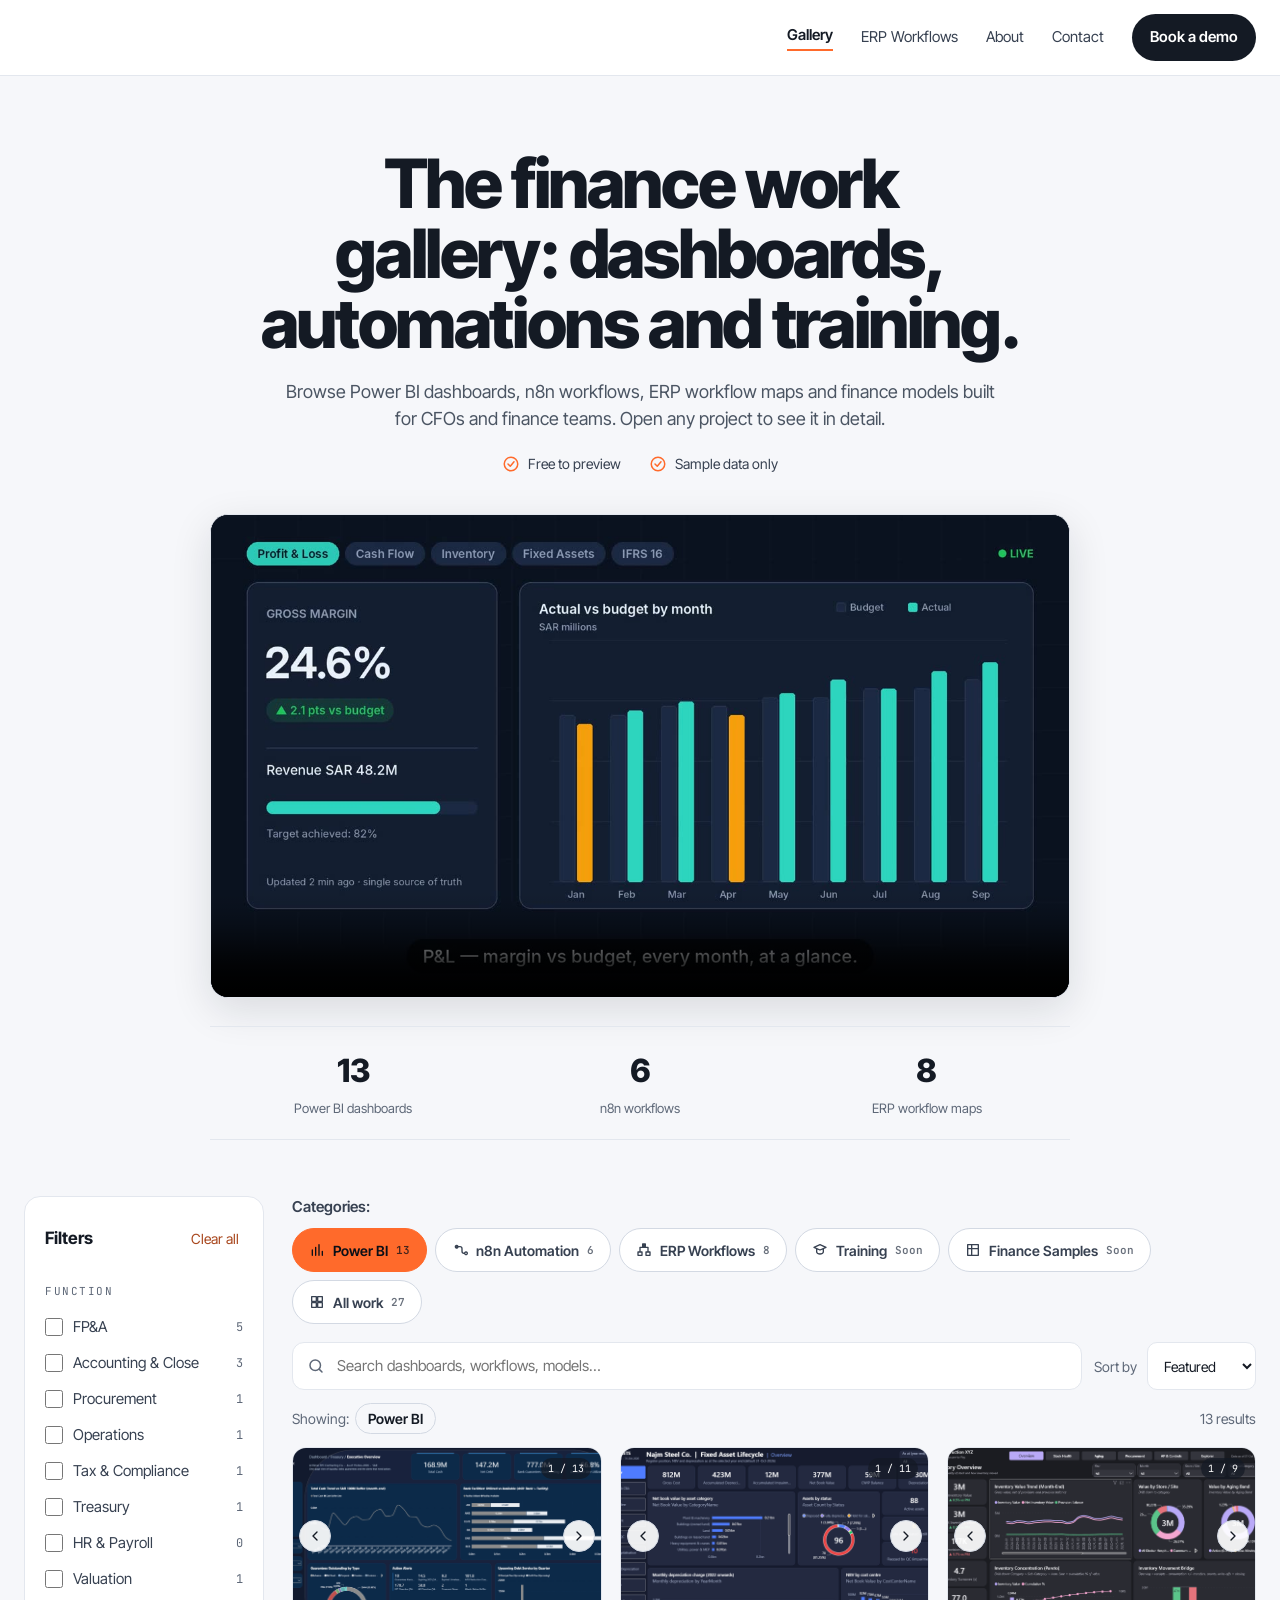
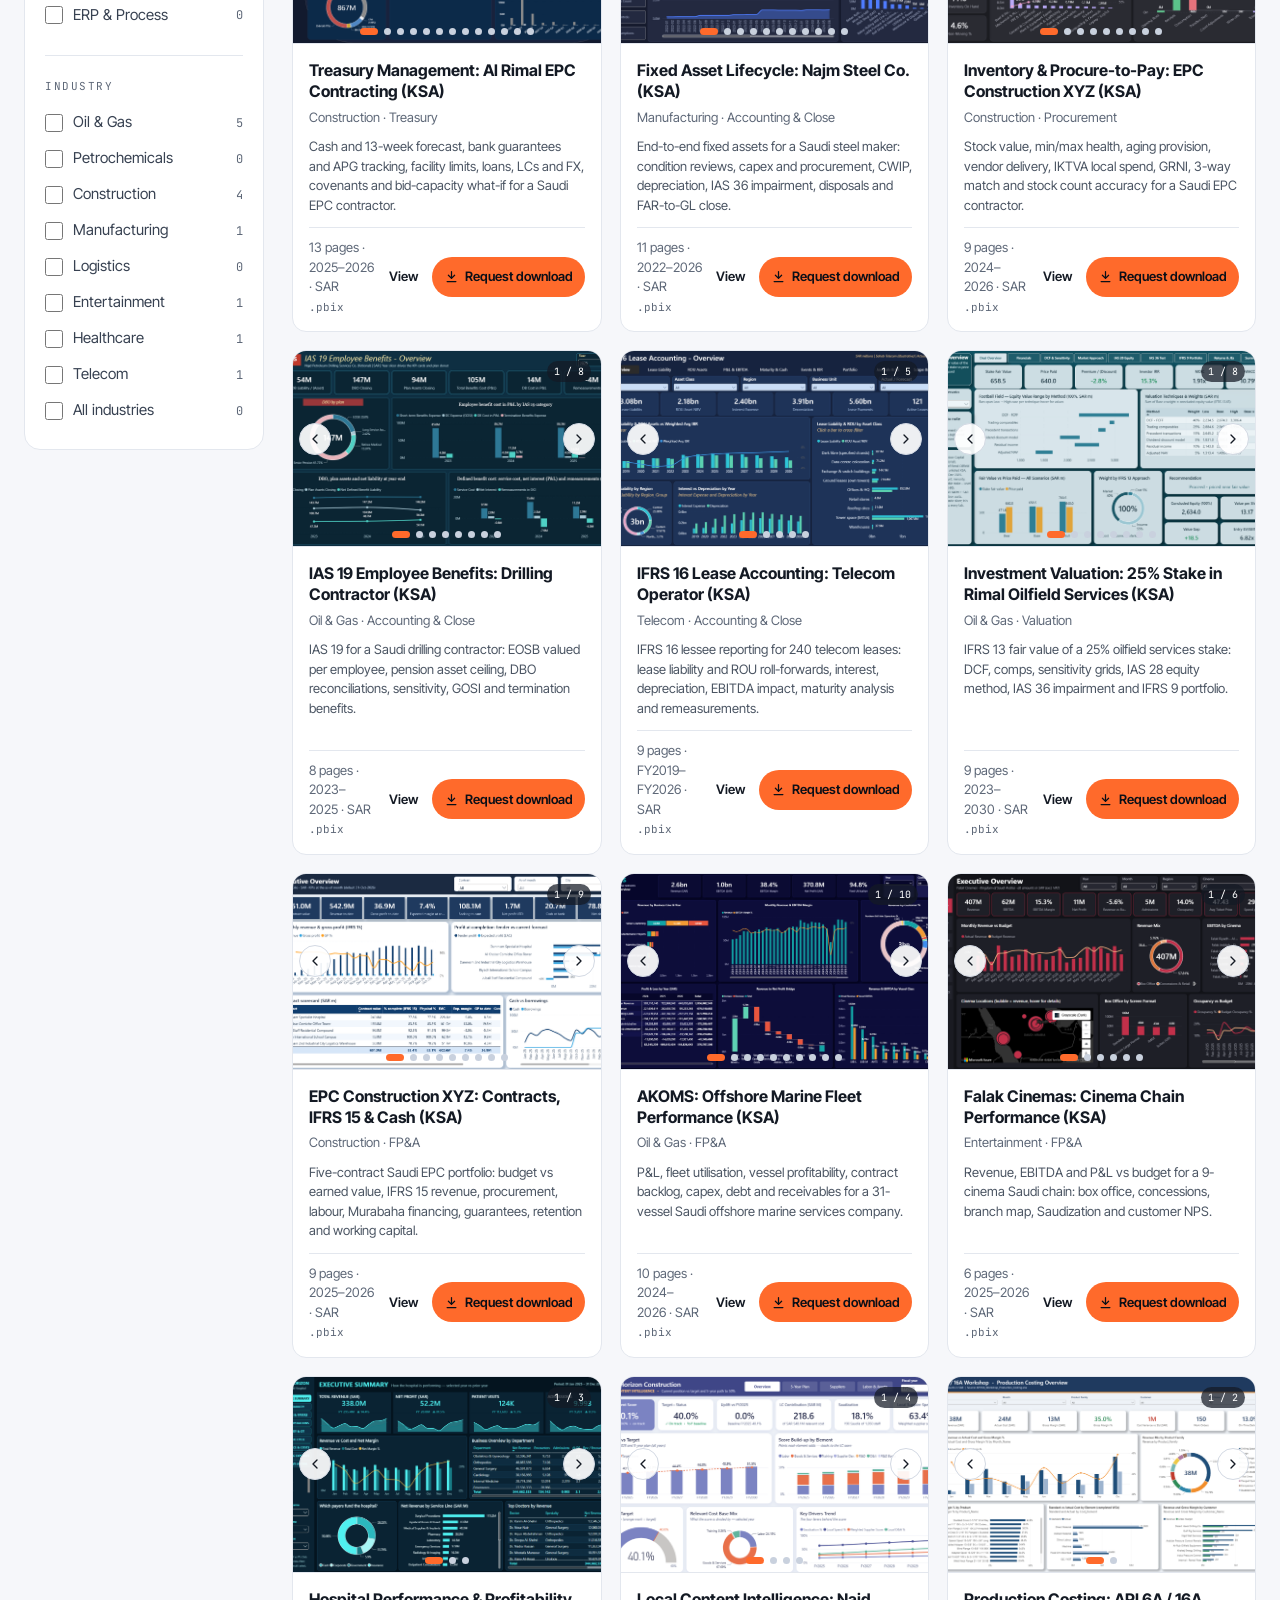
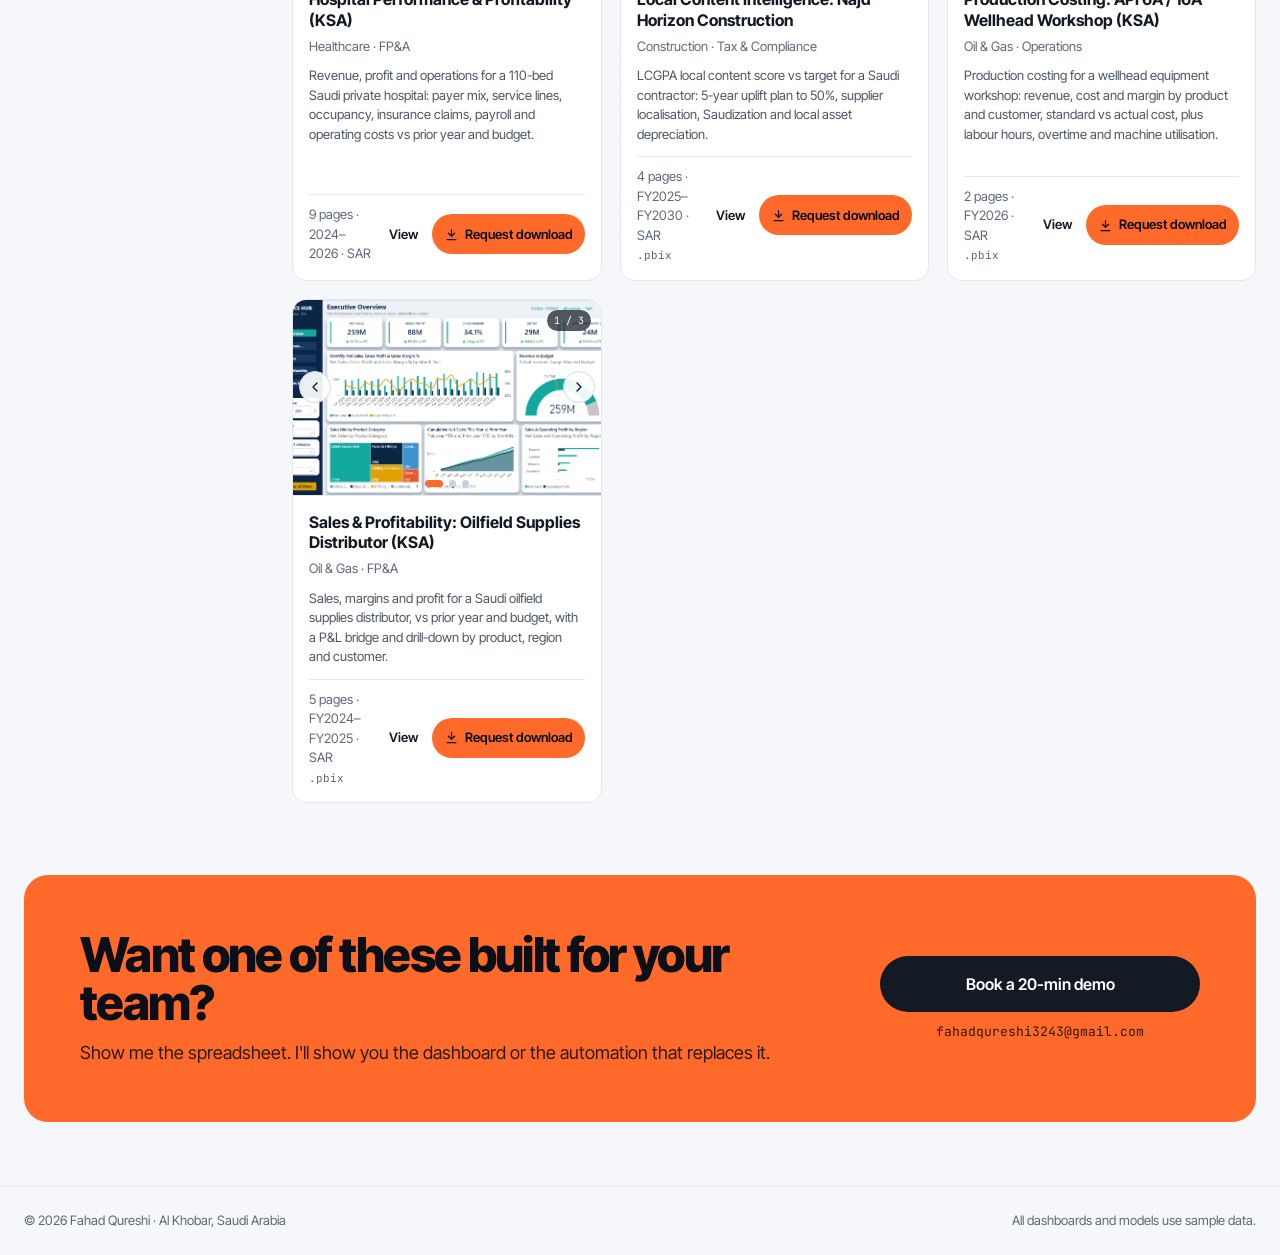
==== commit d24c960c: "Add AP invoice automation (former hero demo) as first n8n card with Watch pop-up Co-Authored-By: Cla" ====
--- a/index.html
+++ b/index.html
@@ -100,7 +100,7 @@
 <script src="assets/dc-lite.js"></script>
 <script src="data/mocks.js"></script>
 <script src="data/erp-data.js"></script>
-<script src="assets/gallery.js?v=20261121"></script>
+<script src="assets/gallery.js?v=20261122"></script>
 <script>
 (function () {
   var aside = document.querySelector('.filters'), btn = document.getElementById('filterBtn'),
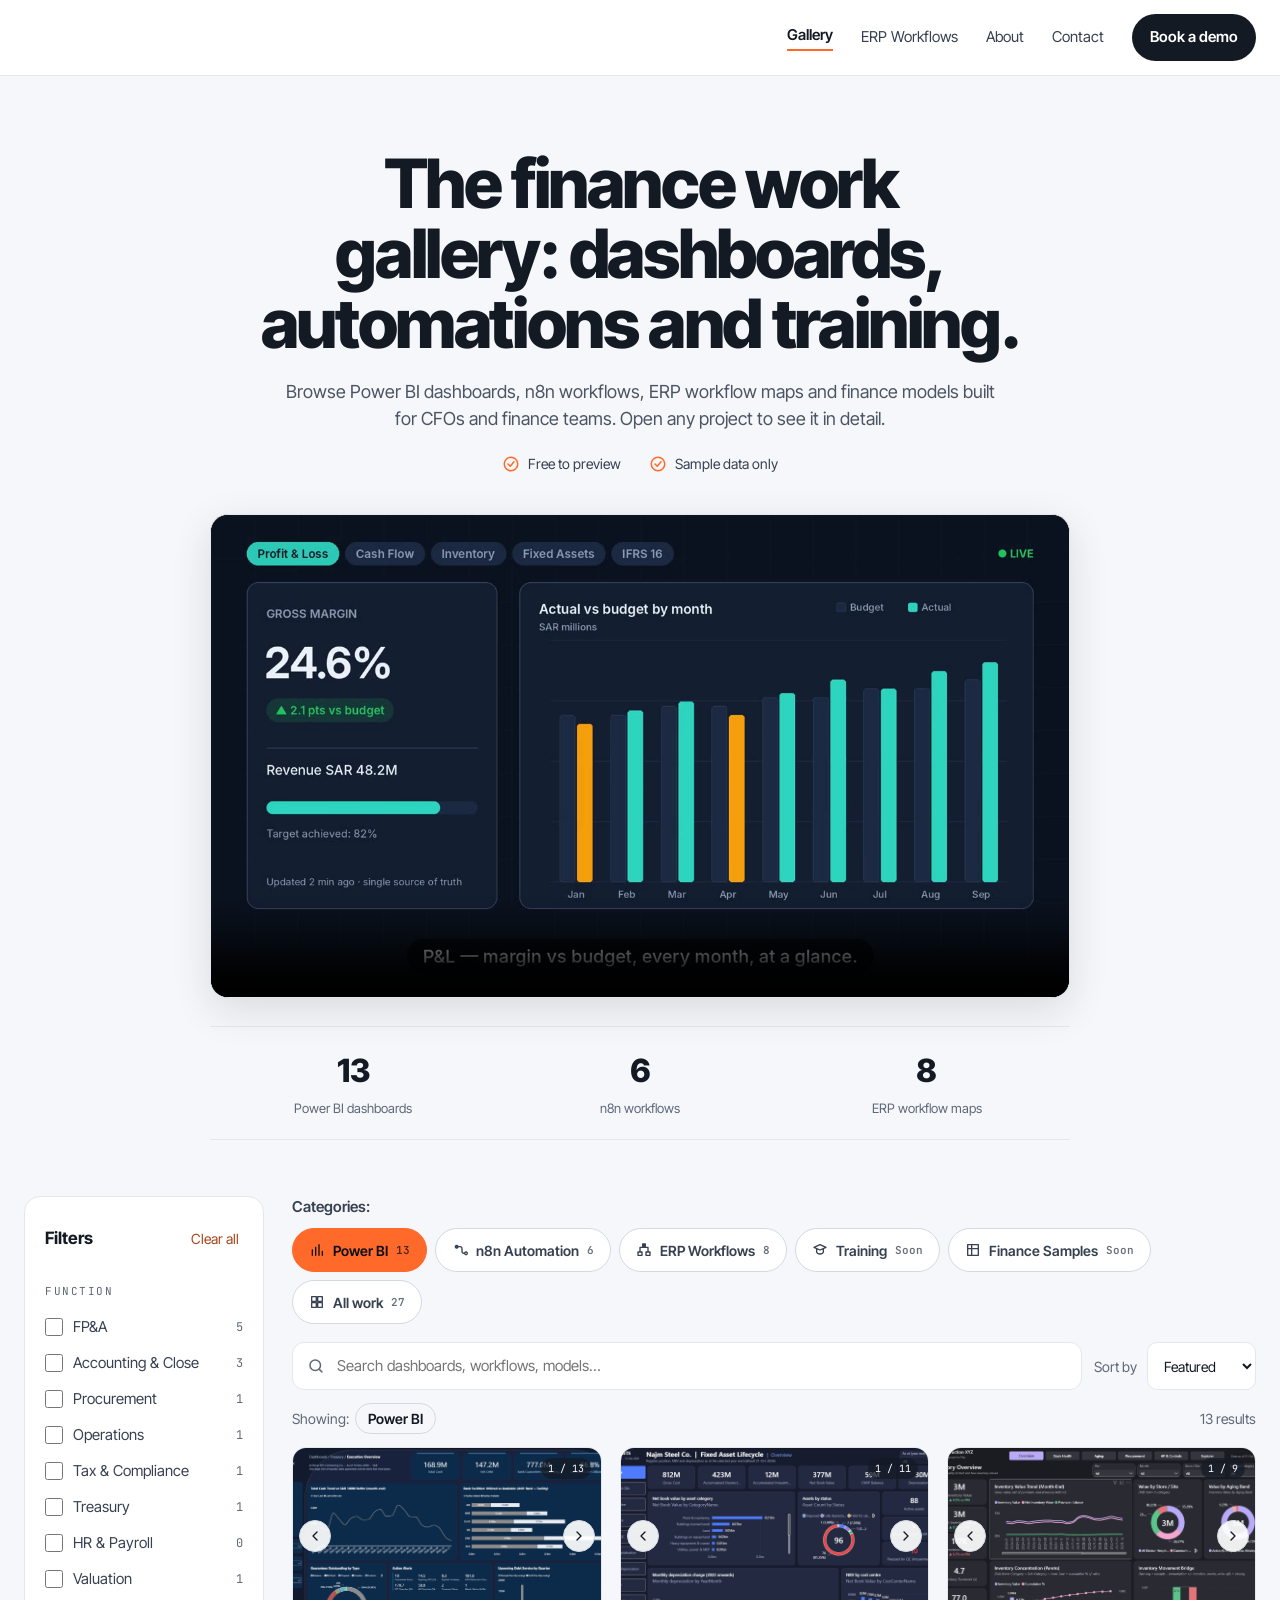
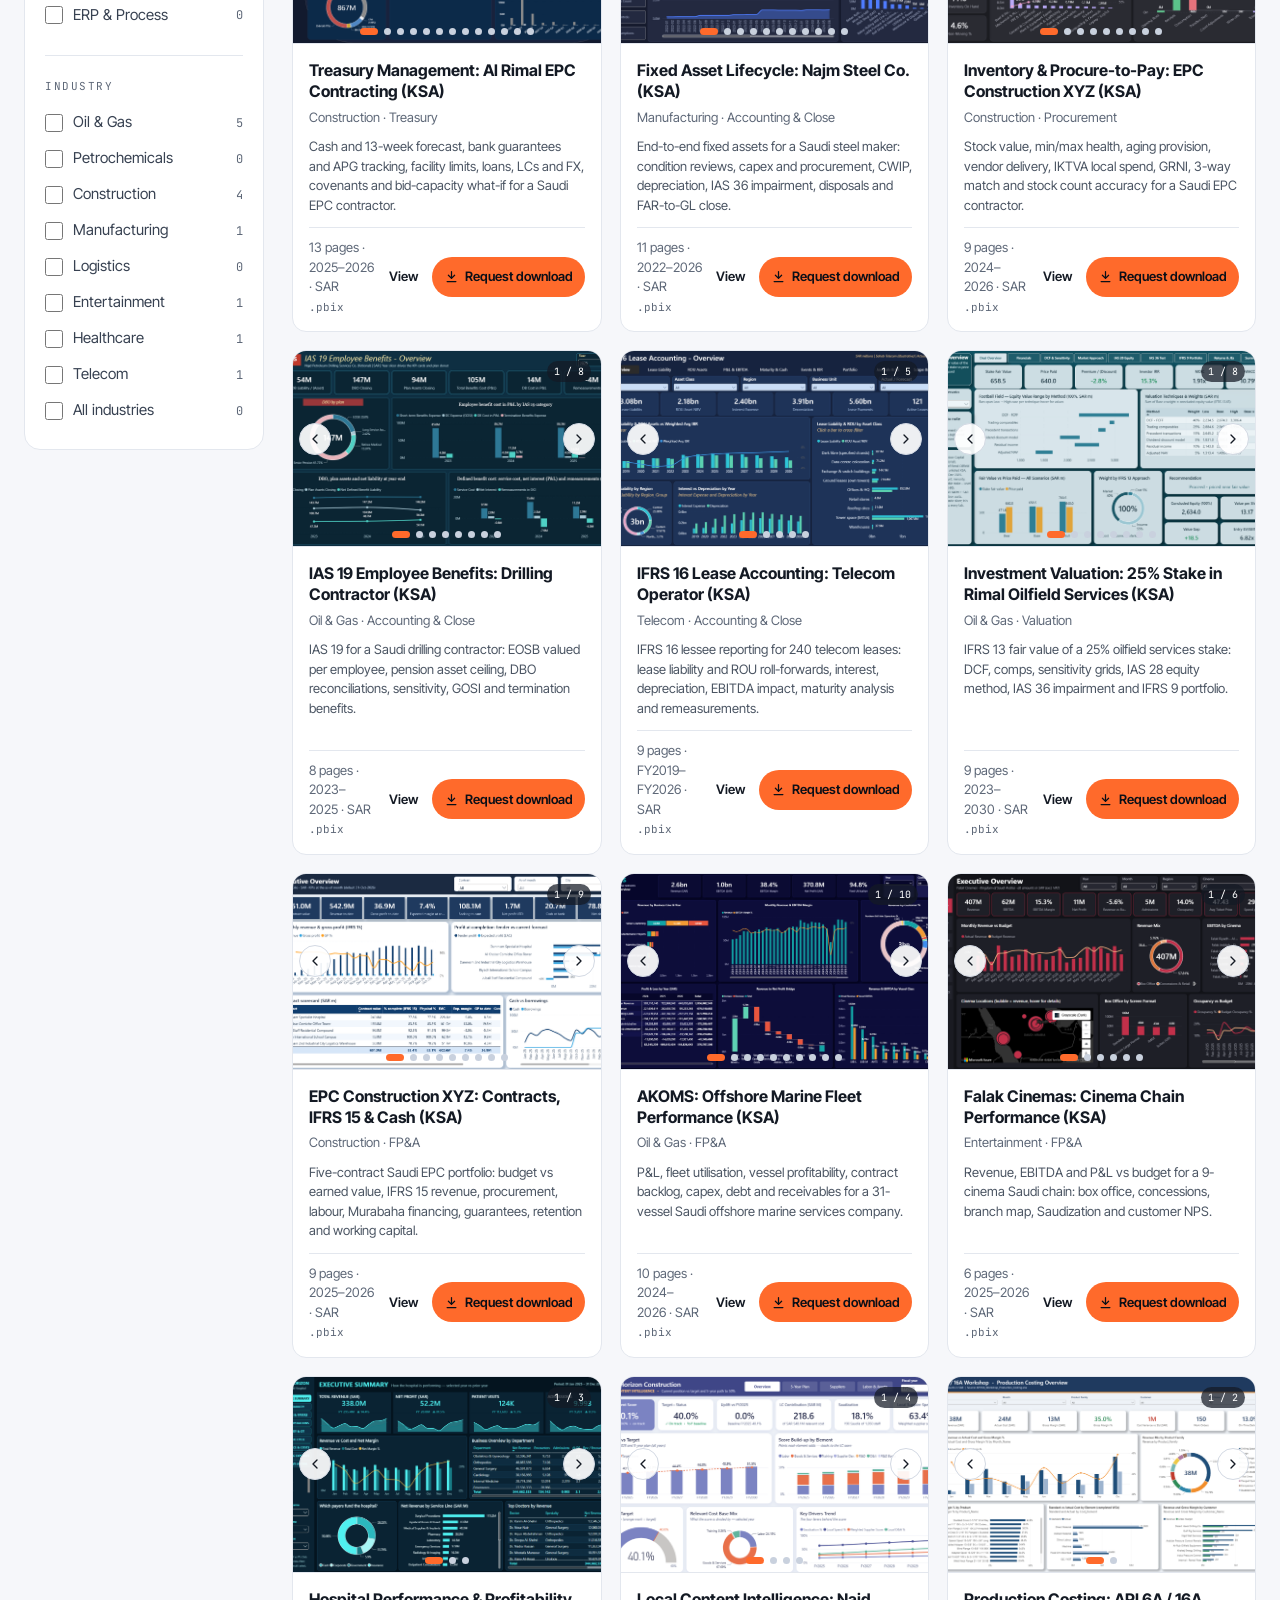
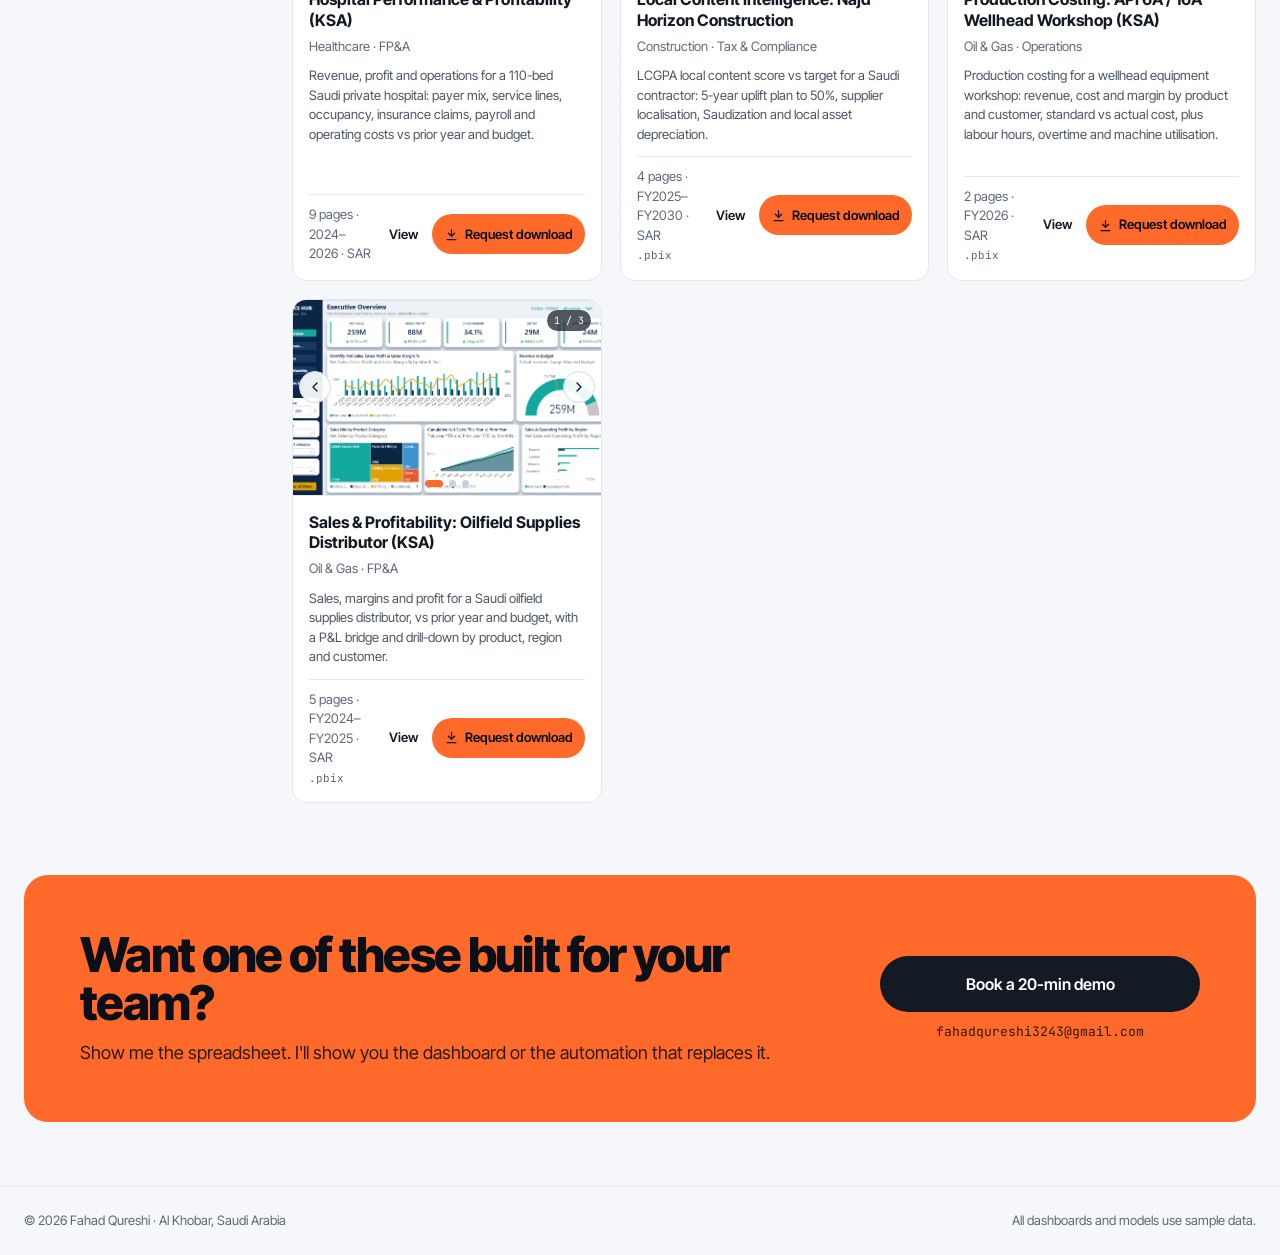
==== commit 8941638b: "Hero: animated side panels (Power BI building, n8n flow running) on wide desktop screens Co-Authored" ====
--- a/index.html
+++ b/index.html
@@ -8,7 +8,7 @@
 <link rel="preconnect" href="https://fonts.googleapis.com">
 <link rel="preconnect" href="https://fonts.gstatic.com" crossorigin>
 <link href="https://fonts.googleapis.com/css2?family=Inter+Tight:wght@400;500;600;800&family=JetBrains+Mono:wght@400;600&display=swap" rel="stylesheet">
-<link rel="stylesheet" href="assets/site.css?v=20261121c">
+<link rel="stylesheet" href="assets/site.css?v=20261122">
 </head>
 <body>
 <header class="top">
@@ -31,7 +31,18 @@
     </div>
   </section>
 
-  <section aria-label="Explainer video" class="wrap"><div class="hero-video" style="max-width:860px;margin:8px auto 0"><video style="display:block;width:100%;max-width:100%;height:auto" src="/videos/cfo-visibility-explainer.mp4" poster="/images/cfo-visibility-explainer-poster.jpg" autoplay muted loop playsinline controls preload="metadata" aria-label="60-second explainer: how Power BI and automation give CFOs real-time visibility"></video></div></section>
+  <section aria-label="Explainer video" class="wrap mk-stage"><div class="mk-bg"></div><div class="mk-glow"></div>
+<div class="side l" aria-hidden="true"><p class="cap">Power BI · building live</p><div class="pbi">
+ <div class="hd"><i><b style="height:6px"></b><b style="height:10px"></b><b style="height:14px"></b></i>Cash forecast · 13 weeks</div>
+ <div class="kpi" id="kpi">SAR 0.0M</div><div class="sub">▲ no funding gap forecast</div>
+ <div class="chart" id="bars"><div class="bar" data-h="42"></div><div class="bar" data-h="55"></div><div class="bar" data-h="48"></div><div class="bar" data-h="63"></div><div class="bar" data-h="58"></div><div class="bar" data-h="74"></div><div class="bar" data-h="88"></div>
+  <svg class="ln" viewBox="0 0 260 150" preserveAspectRatio="none"><polyline id="ln" points="8,110 46,96 84,104 122,80 160,86 198,56 246,30"/></svg></div>
+ <div class="tiles"><div class="t">Closing cash<b>SAR 18.4M</b></div><div class="t">Min balance<b>Week 7</b></div></div>
+</div></div>
+<div class="side r" aria-hidden="true"><p class="cap">n8n · running now</p><div class="n8n" id="flow">
+ <div class="hd"><span>AP invoice automation</span><span class="live">● LIVE</span></div><div class="row" style="--c:#60a5fa"><div class="nd"><svg viewBox="0 0 24 24" fill="none" stroke-width="2" stroke-linecap="round" stroke-linejoin="round"><path d="M5 5.5h14a2 2 0 0 1 2 2v9a2 2 0 0 1-2 2H5a2 2 0 0 1-2-2v-9a2 2 0 0 1 2-2zM3.5 7l8.5 6 8.5-6"/></svg></div><div class="lb">Invoice received<small>Gmail · upload · WhatsApp</small></div></div><div class="row" style="--c:#a78bfa"><div class="nd"><svg viewBox="0 0 24 24" fill="none" stroke-width="2" stroke-linecap="round" stroke-linejoin="round"><path d="M12 3l1.9 4.6 4.6 1.9-4.6 1.9L12 16l-1.9-4.6-4.6-1.9 4.6-1.9z"/></svg></div><div class="lb">AI extracts data<small>Vendor · VAT · totals</small></div></div><div class="row" style="--c:#2dd4bf"><div class="nd"><svg viewBox="0 0 24 24" fill="none" stroke-width="2" stroke-linecap="round" stroke-linejoin="round"><path d="M4 8V5.5A1.5 1.5 0 0 1 5.5 4H8M16 4h2.5A1.5 1.5 0 0 1 20 5.5V8M20 16v2.5a1.5 1.5 0 0 1-1.5 1.5H16M8 20H5.5A1.5 1.5 0 0 1 4 18.5V16M8 12h8"/></svg></div><div class="lb">Duplicate check<small>ZATCA QR validated</small></div></div><div class="row" style="--c:#fb923c"><div class="nd"><svg viewBox="0 0 24 24" fill="none" stroke-width="2" stroke-linecap="round" stroke-linejoin="round"><path d="M9 6l-5 6 5 6M15 6l5 6-5 6"/></svg></div><div class="lb">3-way match<small>PO · GRN · invoice</small></div></div><div class="row" style="--c:#22c55e"><div class="nd"><svg viewBox="0 0 24 24" fill="none" stroke-width="2" stroke-linecap="round" stroke-linejoin="round"><path d="M3 12a9 9 0 1 0 18 0 9 9 0 1 0-18 0M8 12.5l3 3 5-6"/></svg></div><div class="lb">Approved<small>Budget owner · 1 click</small></div></div><div class="row" style="--c:#f2c811"><div class="nd"><svg viewBox="0 0 24 24" fill="none" stroke-width="2" stroke-linecap="round" stroke-linejoin="round"><path d="M4 12h4v8.5H4zM10 7.5h4v13h-4zM16 3.5h4v17h-4z"/></svg></div><div class="lb">Power BI refreshed<small>AP dashboard updated</small></div></div>
+ <div class="ft"><span id="step">Waiting for invoice…</span><span class="ok" id="ok">✓ Done in 42s</span></div>
+</div></div><div class="hero-video" style="max-width:860px;margin:8px auto 0"><video style="display:block;width:100%;max-width:100%;height:auto" src="/videos/cfo-visibility-explainer.mp4" poster="/images/cfo-visibility-explainer-poster.jpg" autoplay muted loop playsinline controls preload="metadata" aria-label="60-second explainer: how Power BI and automation give CFOs real-time visibility"></video></div></section>
 
   <div class="wrap"><div class="statrow" id="stats" style="margin-top:28px"></div></div>
 
@@ -101,6 +112,7 @@
 <script src="data/mocks.js"></script>
 <script src="data/erp-data.js"></script>
 <script src="assets/gallery.js?v=20261122"></script>
+<script src="assets/hero-sides.js?v=20261122"></script>
 <script>
 (function () {
   var aside = document.querySelector('.filters'), btn = document.getElementById('filterBtn'),
--- a/assets/site.css
+++ b/assets/site.css
@@ -226,3 +226,48 @@
   body.noscroll{overflow:hidden}
   .searchrow .search{flex:1 1 100%}
 }
+
+/* Hero side panels: Power BI building + n8n running (desktop >=1440px only) */
+.mk-stage{position:relative}
+.mk-bg{position:absolute;inset:-40px 0;pointer-events:none;z-index:0;
+ background:radial-gradient(circle,#D3D9E3 1.2px,transparent 1.4px) 0 0/26px 26px;
+ -webkit-mask-image:linear-gradient(90deg,#000 0,#000 22%,transparent 34%,transparent 66%,#000 78%,#000 100%);mask-image:linear-gradient(90deg,#000 0,#000 22%,transparent 34%,transparent 66%,#000 78%,#000 100%)}
+.mk-glow{position:absolute;left:50%;top:50%;width:1100px;height:620px;transform:translate(-50%,-50%);background:radial-gradient(closest-side,rgba(255,106,43,.16),transparent);z-index:0;pointer-events:none}
+.mk-stage .hero-video{position:relative;z-index:2}
+.side{position:absolute;z-index:3;top:30px;width:300px;font-family:var(--sans);display:none}
+.side.l{left:calc(50% - 430px - 335px);transform-origin:top right}.side.r{left:calc(50% + 430px + 35px);transform-origin:top left}
+.mk-bg,.mk-glow{display:none}
+@media (min-width:1440px){.side,.mk-bg,.mk-glow{display:block}.side{transform:scale(.8)}}
+@media (min-width:1680px){.side{transform:none}.side.l{left:calc(50% - 430px - 345px)}.side.r{left:calc(50% + 430px + 45px)}}
+.cap{font:600 11px 'JetBrains Mono',monospace;letter-spacing:.14em;color:#A8461C;text-transform:uppercase;margin:0 0 10px 4px}
+/* Power BI tile */
+.pbi{background:#fff;border:1px solid #E3E7EE;border-radius:16px;box-shadow:0 16px 40px rgba(20,26,36,.10);padding:16px 18px;transform:rotate(-1.5deg)}
+.pbi .hd{display:flex;align-items:center;gap:8px;font-size:13px;color:#5E6878;font-weight:600}
+.pbi .hd i{width:22px;height:22px;border-radius:6px;background:#F2C811;display:inline-flex;align-items:flex-end;justify-content:center;gap:2px;padding:4px}
+.pbi .hd i b{width:3px;background:#141A24;border-radius:1px}
+.pbi .kpi{font-size:34px;font-weight:800;letter-spacing:-.03em;color:#141A24;margin:10px 0 0}
+.pbi .sub{font-size:12px;color:#12A383;font-weight:700}
+.pbi .chart{position:relative;height:150px;margin-top:12px;border-bottom:1px solid #E3E7EE;display:flex;align-items:flex-end;gap:10px;padding:0 4px}
+.pbi .bar{flex:1;background:linear-gradient(#FF6A2B,#FF9A6B);border-radius:5px 5px 0 0;height:0;transition:height .6s cubic-bezier(.2,.8,.2,1)}
+.pbi svg.ln{position:absolute;inset:0;width:100%;height:100%;overflow:visible}
+.pbi svg.ln polyline{fill:none;stroke:#2F64E0;stroke-width:3;stroke-linecap:round;stroke-linejoin:round;stroke-dasharray:600;stroke-dashoffset:600;transition:stroke-dashoffset 1.4s ease}
+.pbi .tiles{display:grid;grid-template-columns:1fr 1fr;gap:8px;margin-top:12px}
+.pbi .t{background:#F1F3F8;border-radius:10px;padding:8px 10px;font-size:11px;color:#5E6878;opacity:0;transform:translateY(6px);transition:all .5s}
+.pbi .t b{display:block;font-size:16px;color:#141A24}
+.pbi .t.on{opacity:1;transform:none}
+/* n8n flow */
+.n8n{background:#0b1020;border:1px solid #26305a;border-radius:16px;box-shadow:0 16px 40px rgba(20,26,36,.18);padding:14px 16px 16px;transform:rotate(1.5deg);color:#e6eaf5}
+.n8n .hd{display:flex;justify-content:space-between;font:600 11px 'JetBrains Mono',monospace;color:#8b95b5}
+.n8n .hd .live{color:#34d399}
+.n8n .row{display:flex;align-items:center;gap:12px;margin-top:10px;position:relative}
+.n8n .nd{width:40px;height:40px;border-radius:11px;border:2px solid #2a3456;display:flex;align-items:center;justify-content:center;background:#121a33;transition:all .35s;flex:none}
+.n8n .nd svg{width:20px;height:20px;stroke:#5b6690;transition:stroke .35s}
+.n8n .lb{font-size:13px;color:#8b95b5;transition:color .35s}
+.n8n .lb small{display:block;font-size:11px;color:#5b6690}
+.n8n .row:not(:last-child)::after{content:"";position:absolute;left:19px;top:42px;width:2px;height:12px;background:#2a3456}
+.n8n .row.on .nd{border-color:var(--c);box-shadow:0 0 0 4px color-mix(in srgb,var(--c) 22%,transparent),0 0 18px color-mix(in srgb,var(--c) 55%,transparent)}
+.n8n .row.on .nd svg,.n8n .row.done .nd svg{stroke:var(--c)}
+.n8n .row.done .nd{border-color:var(--c)}
+.n8n .row.on .lb,.n8n .row.done .lb{color:#e6eaf5}
+.n8n .ft{margin-top:12px;font-size:12px;color:#8b95b5;display:flex;justify-content:space-between}
+.n8n .ft .ok{color:#34d399;opacity:0;transition:opacity .4s}.n8n .ft .ok.on{opacity:1}
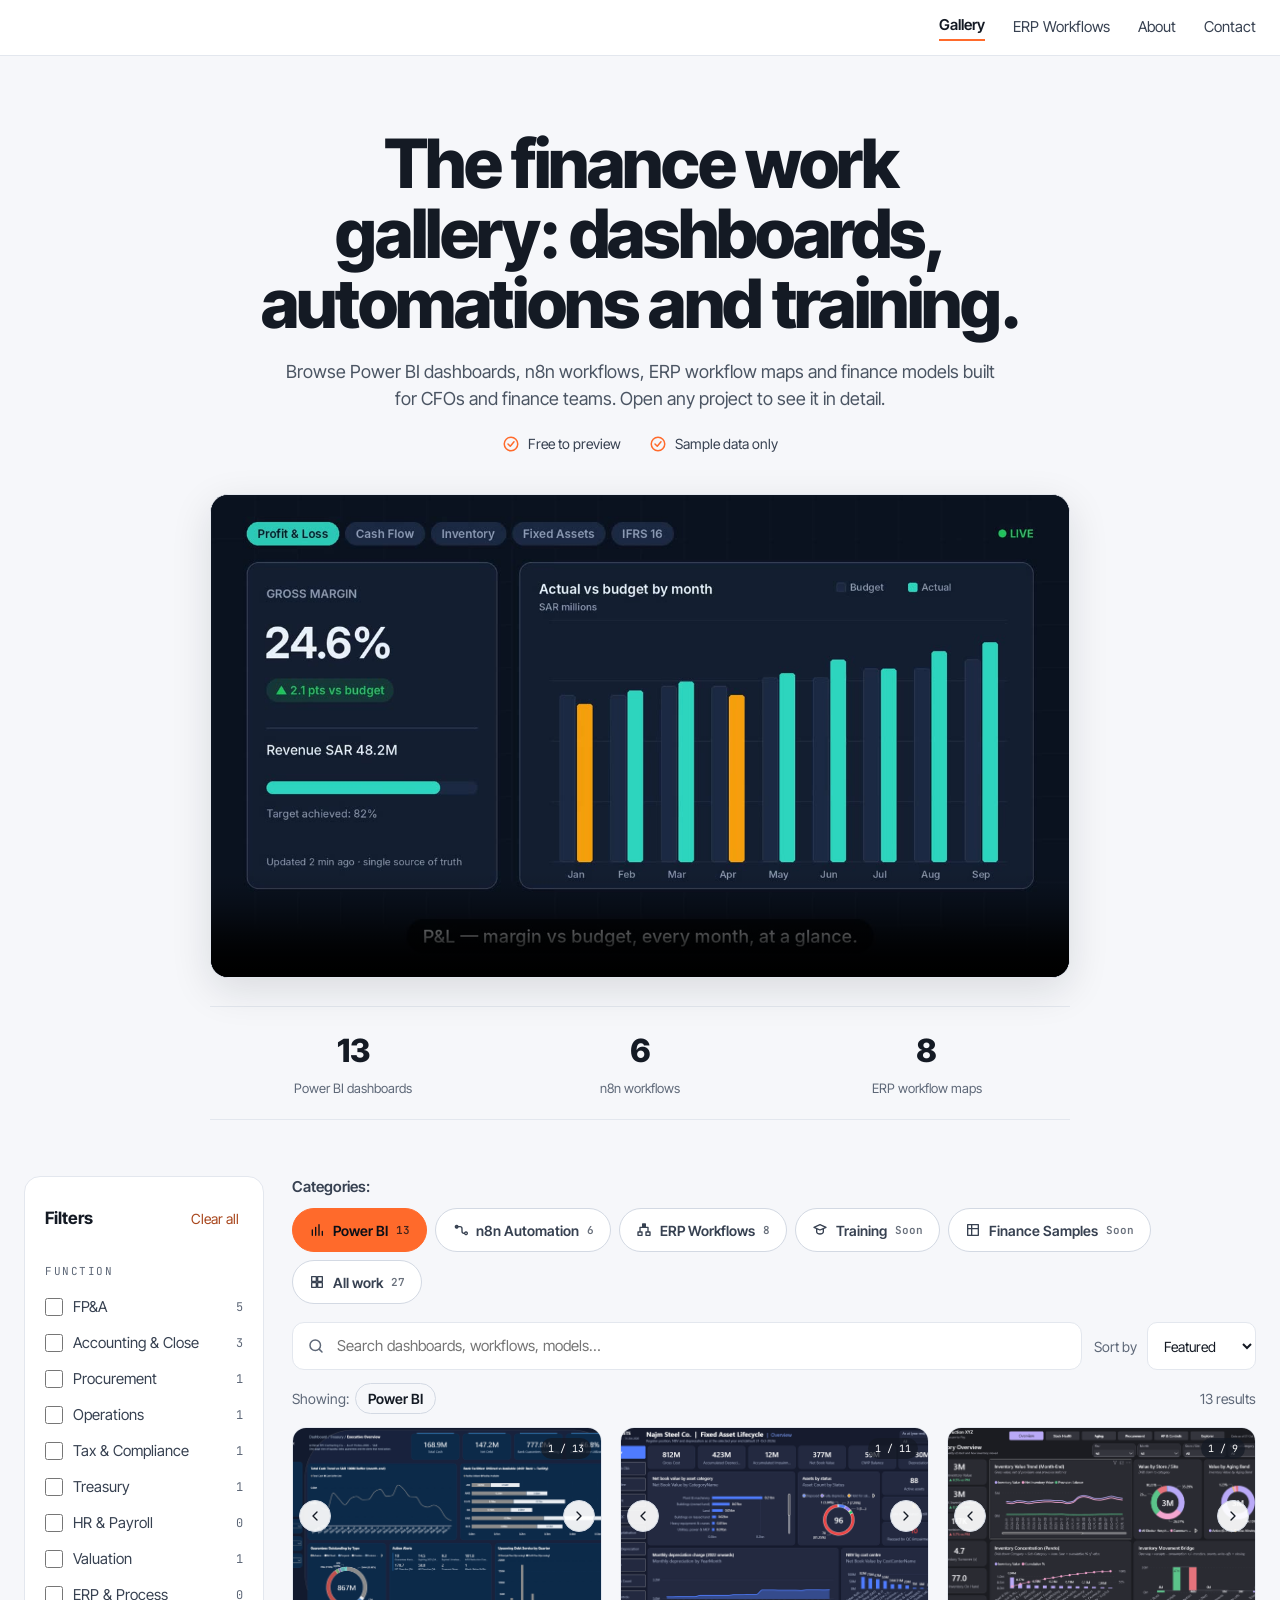
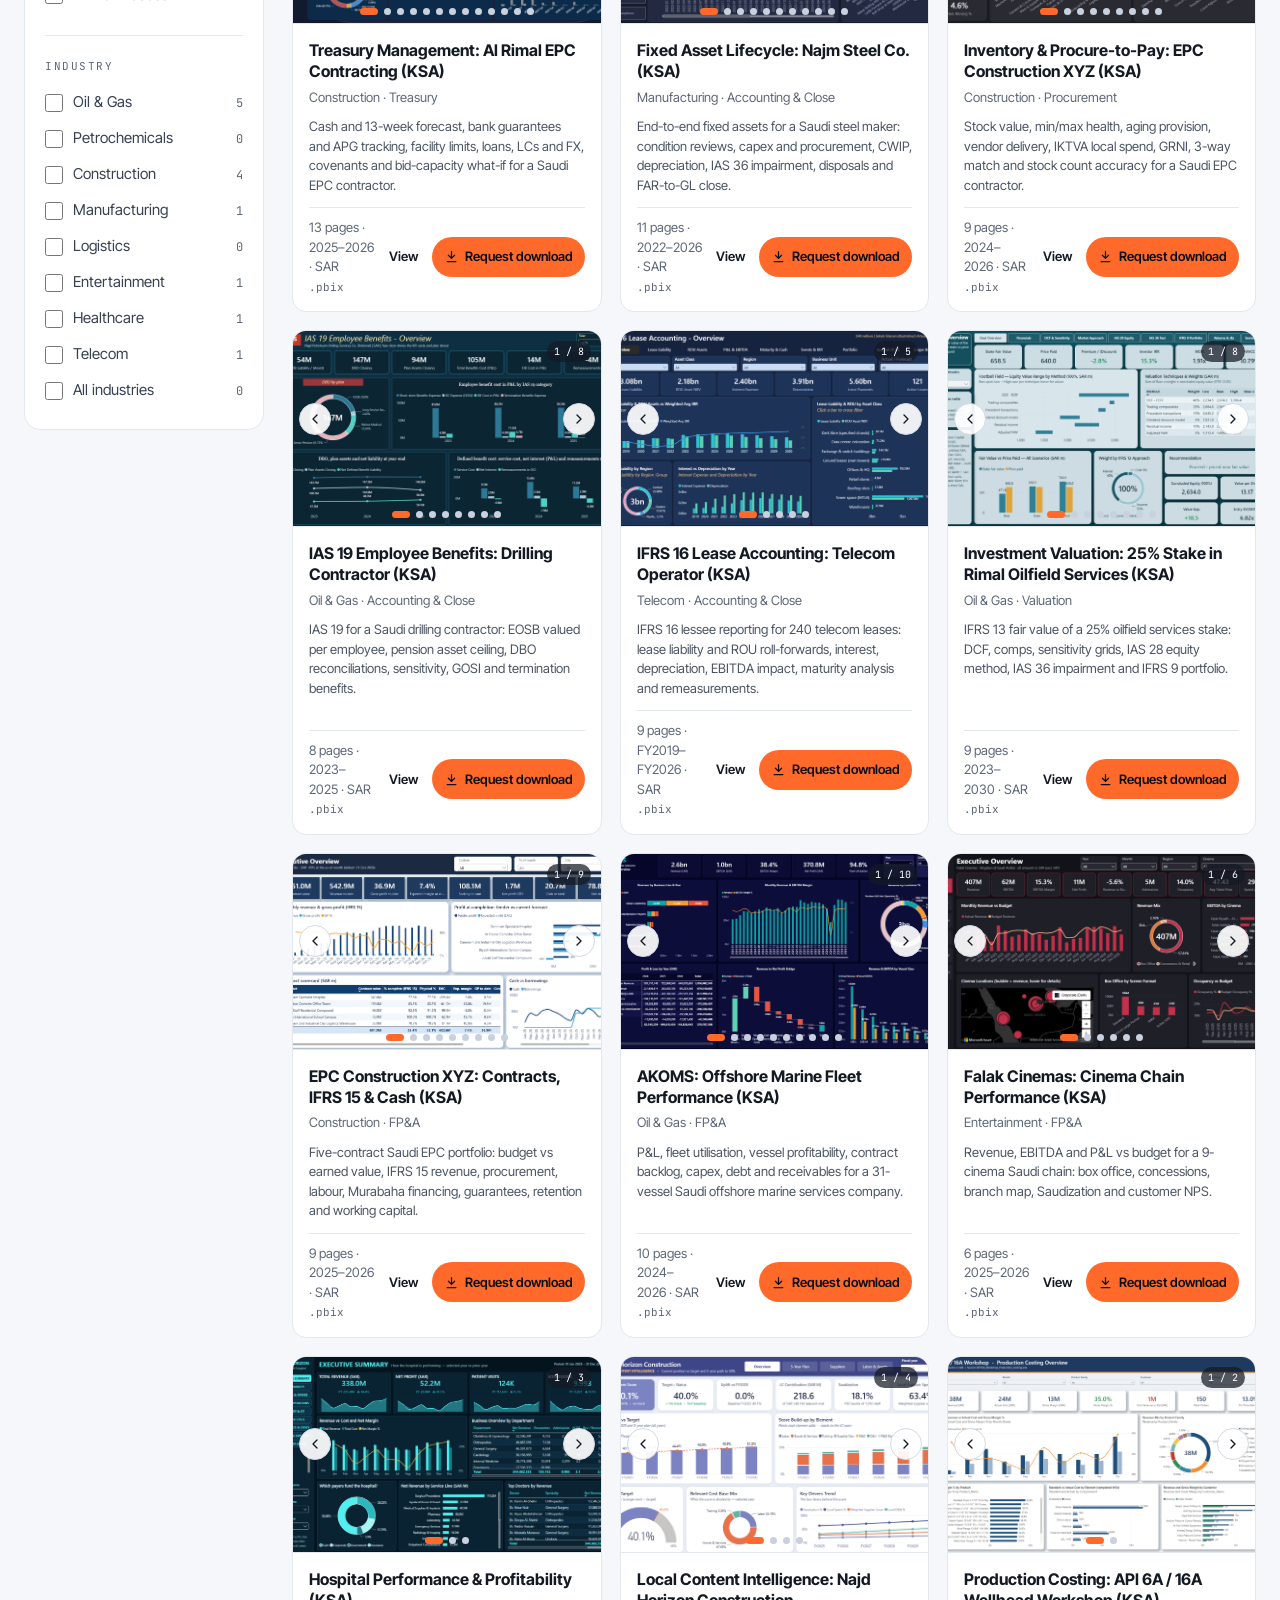
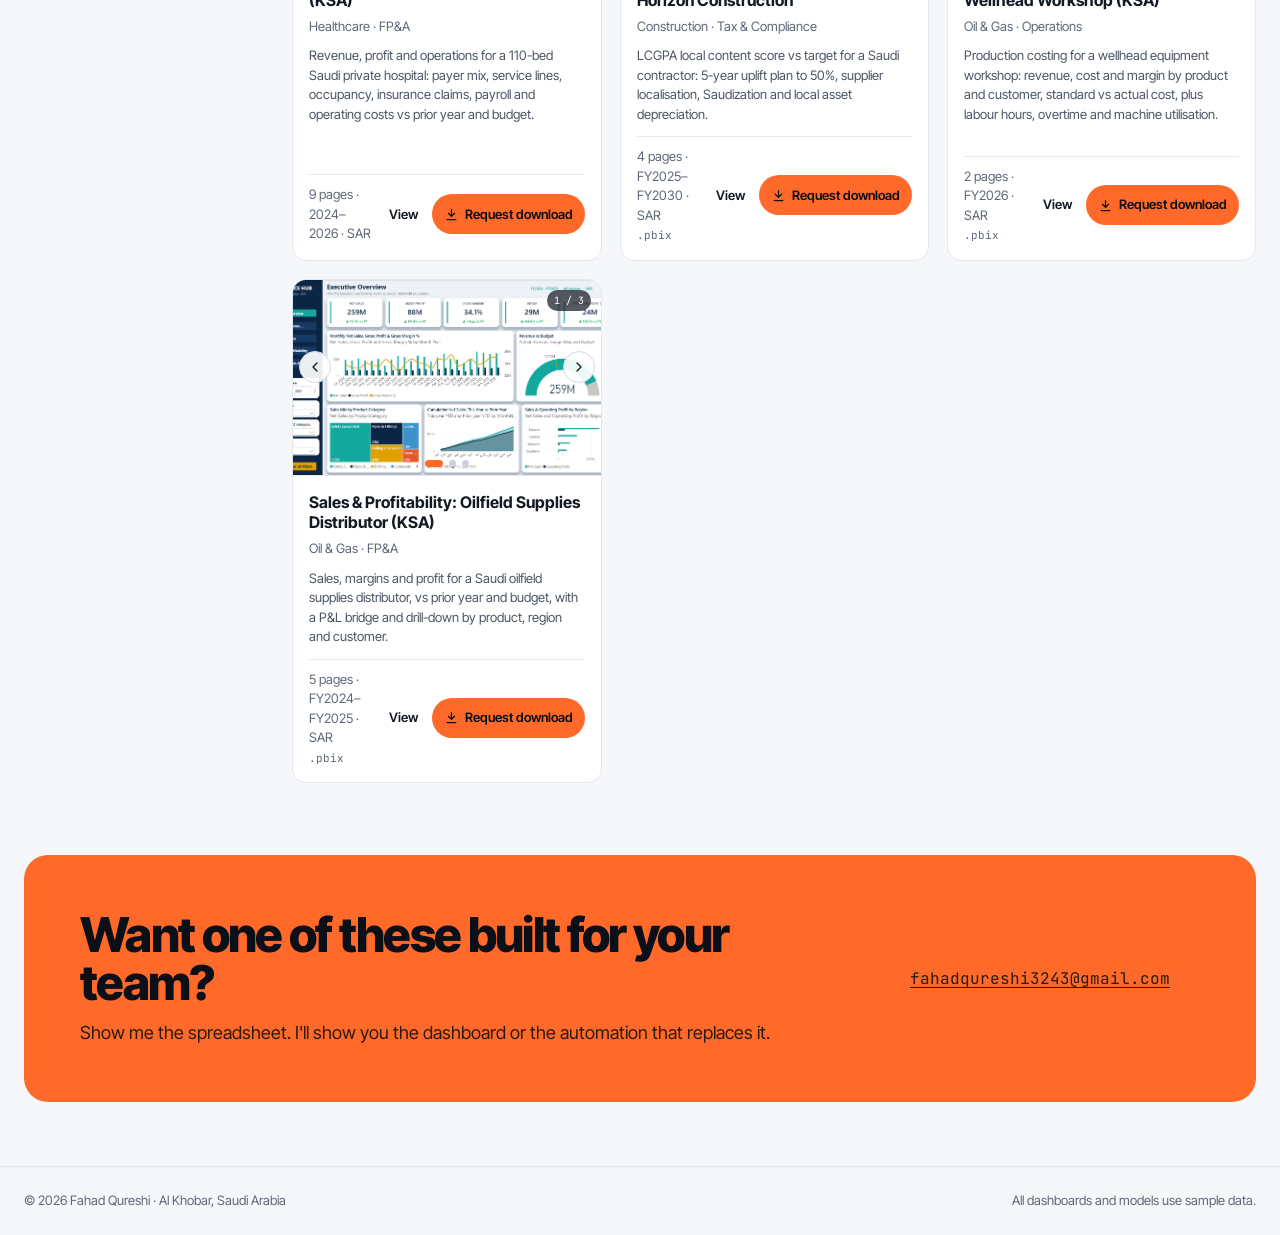
==== commit c28e8cd7: "Remove 'Book a demo' buttons from all pages; make contact email clickable Co-Authored-By: Claude Opu" ====
--- a/index.html
+++ b/index.html
@@ -17,7 +17,6 @@
     <a href="erp-workflows.html">ERP Workflows</a>
     <a href="about.html">About</a>
     <a href="#contact">Contact</a>
-    <a class="cta" href="#contact">Book a demo</a>
   </nav>
 </header>
 
@@ -83,8 +82,7 @@
         <p>Show me the spreadsheet. I'll show you the dashboard or the automation that replaces it.</p>
       </div>
       <div class="act">
-        <a class="btn-dark" href="mailto:fahadqureshi3243@gmail.com?subject=20-min%20demo">Book a 20-min demo</a>
-        <span class="mail">fahadqureshi3243@gmail.com</span>
+        <a class="mail" href="mailto:fahadqureshi3243@gmail.com">fahadqureshi3243@gmail.com</a>
       </div>
     </div>
   </section>
--- a/assets/site.css
+++ b/assets/site.css
@@ -138,7 +138,7 @@
 .band .act{display:flex;flex-direction:column;gap:10px;flex:0 1 320px}
 .band .act a{font-size:16px;padding:16px 22px;min-height:52px}
 .band .act .outline{border:1.5px solid var(--on-accent);color:var(--on-accent);text-decoration:none;font-weight:600;border-radius:999px;display:inline-flex;align-items:center;justify-content:center}
-.band .mail{font-family:var(--mono);font-size:13px;text-align:center;color:#2B1A10}
+.band .mail{font-family:var(--mono);font-size:13px;text-align:center;color:#2B1A10;text-decoration:underline;text-underline-offset:3px}
 footer{border-top:1px solid var(--line)}
 footer div{max-width:1440px;margin:0 auto;padding:24px;display:flex;flex-wrap:wrap;justify-content:space-between;gap:12px;font-size:13px;color:var(--muted)}
 footer a{color:var(--text);text-decoration:none}
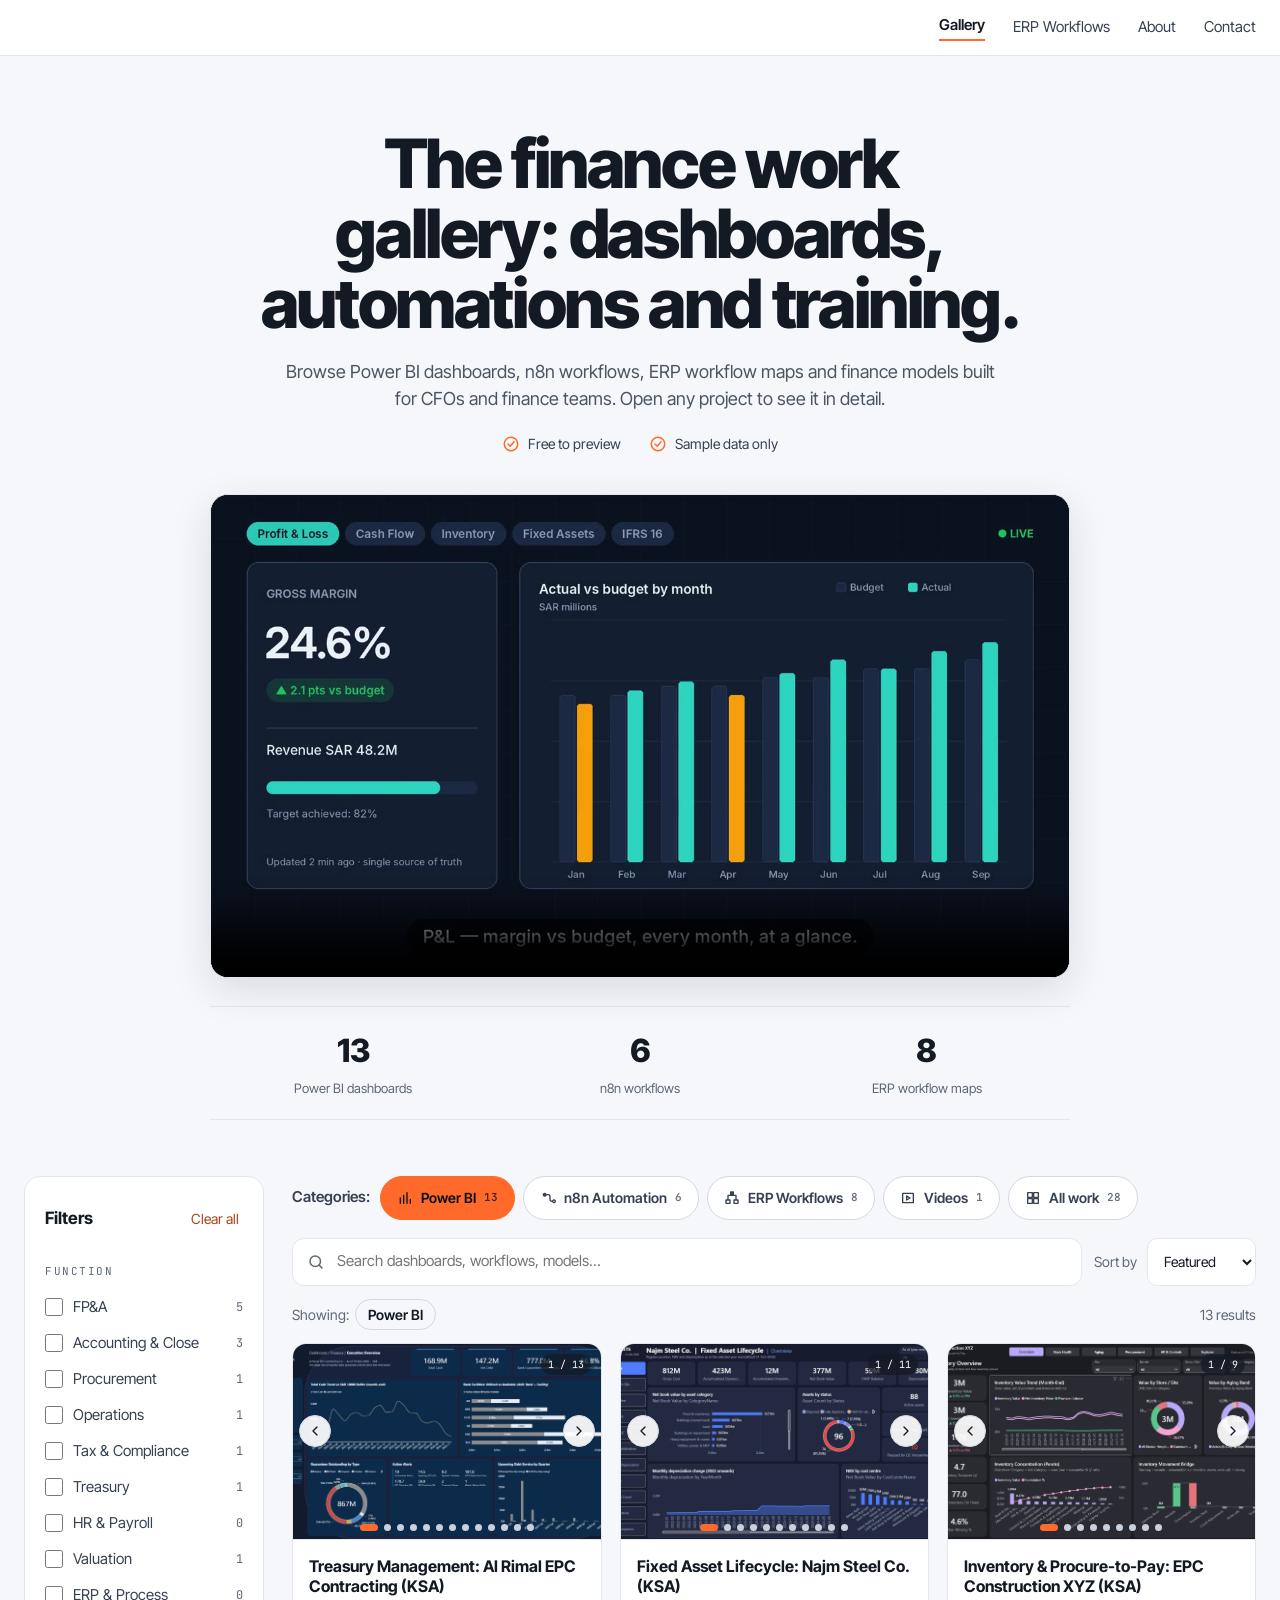
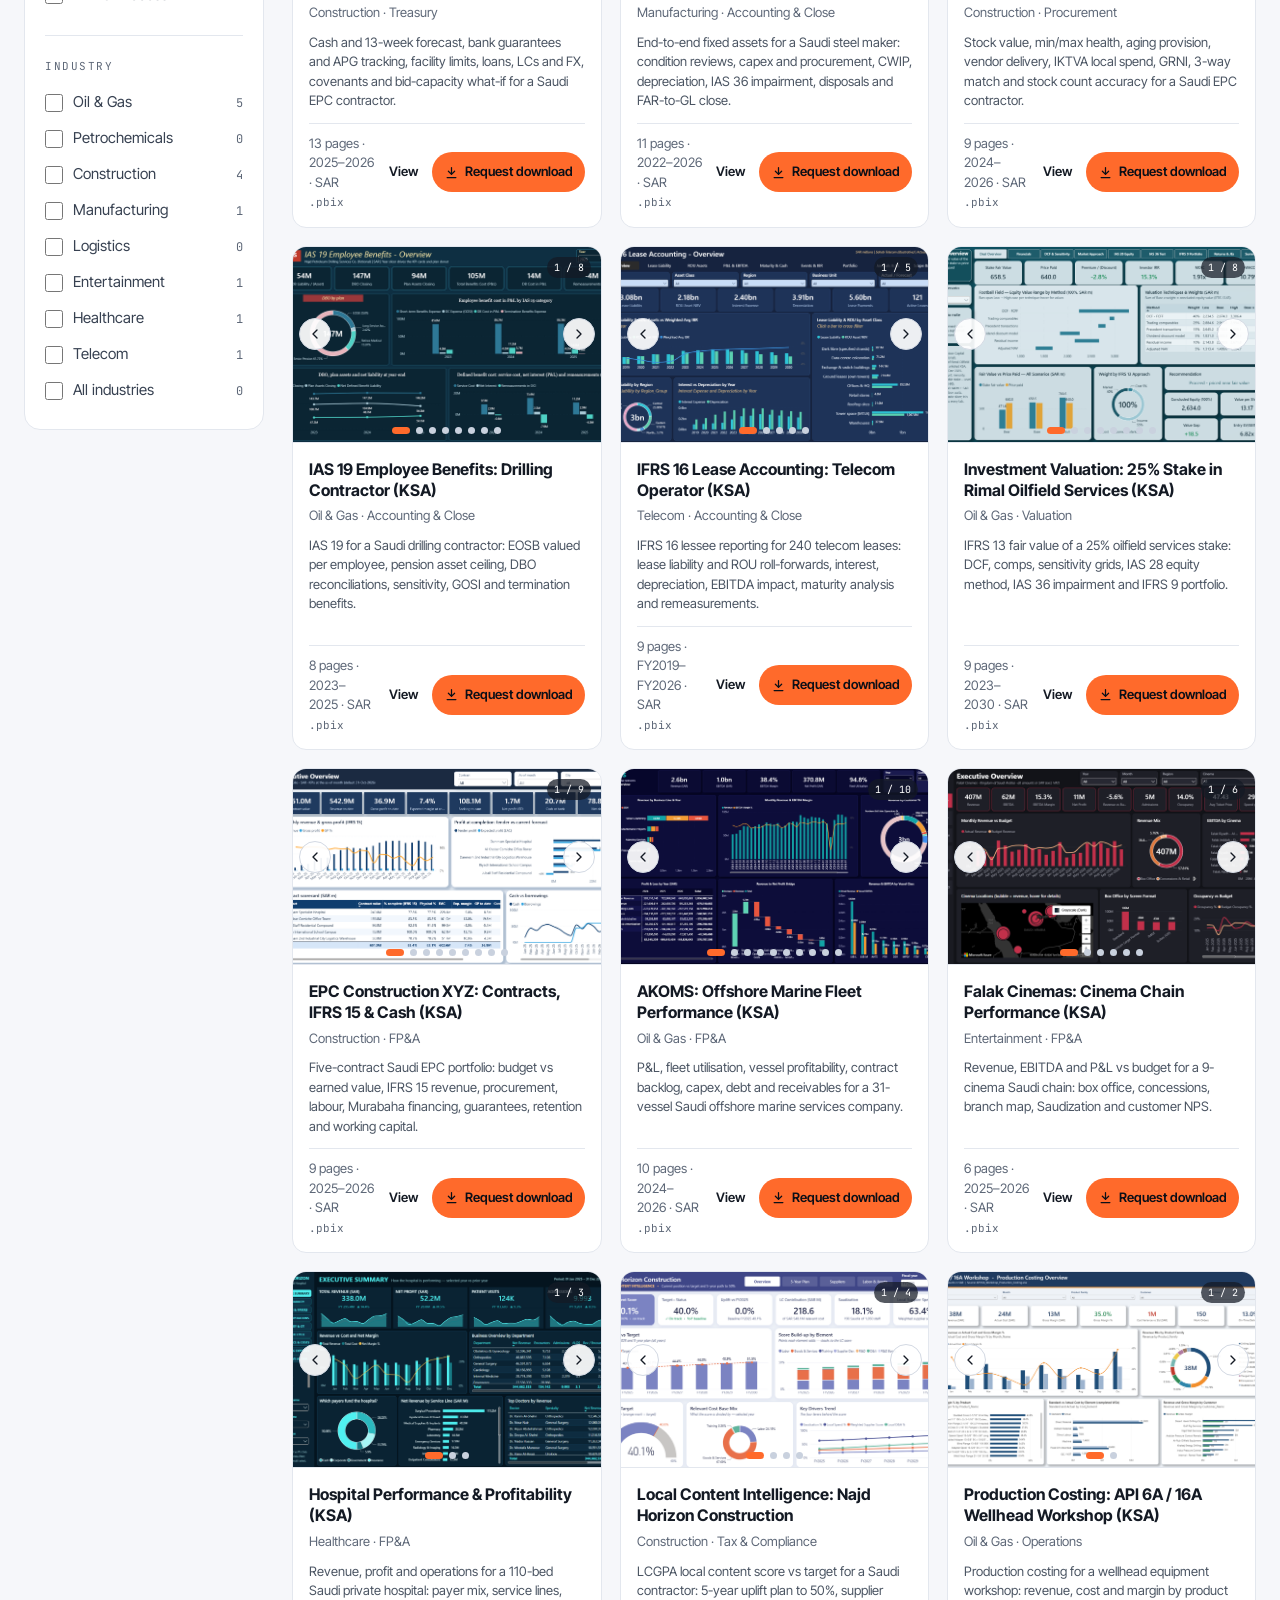
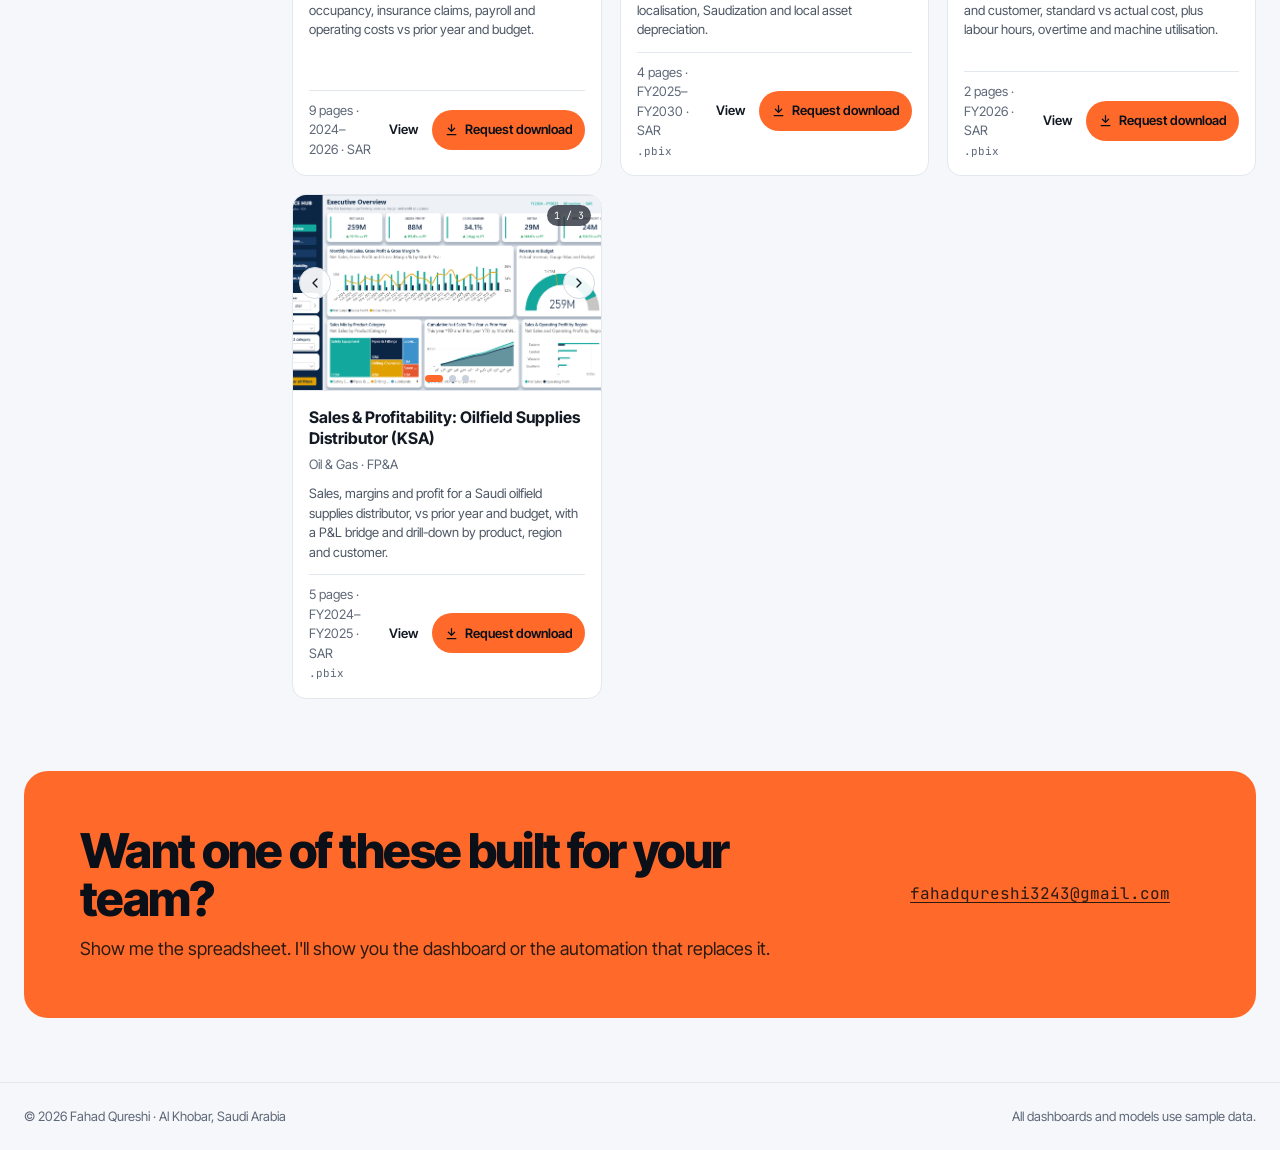
==== commit 9ff84499: "Add Videos tab with LC score explainer; hide Training and Finance Samples tabs Co-Authored-By: Claud" ====
--- a/index.html
+++ b/index.html
@@ -8,7 +8,7 @@
 <link rel="preconnect" href="https://fonts.googleapis.com">
 <link rel="preconnect" href="https://fonts.gstatic.com" crossorigin>
 <link href="https://fonts.googleapis.com/css2?family=Inter+Tight:wght@400;500;600;800&family=JetBrains+Mono:wght@400;600&display=swap" rel="stylesheet">
-<link rel="stylesheet" href="assets/site.css?v=20261122">
+<link rel="stylesheet" href="assets/site.css?v=20261122b">
 </head>
 <body>
 <header class="top">
@@ -106,10 +106,15 @@
   </div>
 </div>
 
+<div class="viewer" id="vidDlg" role="dialog" aria-modal="true" aria-labelledby="vidCap" hidden>
+  <div class="vtop"><span id="vidCap"></span><button type="button" id="vidClose"><svg width="16" height="16" viewBox="0 0 24 24" fill="none" stroke="currentColor" stroke-width="2" stroke-linecap="round" aria-hidden="true"><path d="M6 6l12 12M18 6L6 18"></path></svg>Close</button></div>
+  <div class="vbody"><video id="vidPlayer" controls playsinline preload="metadata"></video></div>
+</div>
+
 <script src="assets/dc-lite.js"></script>
 <script src="data/mocks.js"></script>
 <script src="data/erp-data.js"></script>
-<script src="assets/gallery.js?v=20261122"></script>
+<script src="assets/gallery.js?v=20261122b"></script>
 <script src="assets/hero-sides.js?v=20261122"></script>
 <script>
 (function () {
--- a/assets/site.css
+++ b/assets/site.css
@@ -271,3 +271,9 @@
 .n8n .row.on .lb,.n8n .row.done .lb{color:#e6eaf5}
 .n8n .ft{margin-top:12px;font-size:12px;color:#8b95b5;display:flex;justify-content:space-between}
 .n8n .ft .ok{color:#34d399;opacity:0;transition:opacity .4s}.n8n .ft .ok.on{opacity:1}
+
+/* Videos tab: play overlay on card and player dialog */
+.playthumb{position:relative;cursor:pointer}
+.playthumb .play{position:absolute;left:50%;top:50%;width:64px;height:64px;margin:-32px 0 0 -32px;border-radius:50%;background:var(--accent);color:#fff;display:flex;align-items:center;justify-content:center;box-shadow:0 8px 24px rgba(20,26,36,.3);padding-left:4px;transition:transform .15s}
+.playthumb:hover .play{transform:scale(1.08)}
+.vbody video{max-width:100%;max-height:100%;border-radius:8px;background:#000;box-shadow:0 20px 60px rgba(0,0,0,.5)}
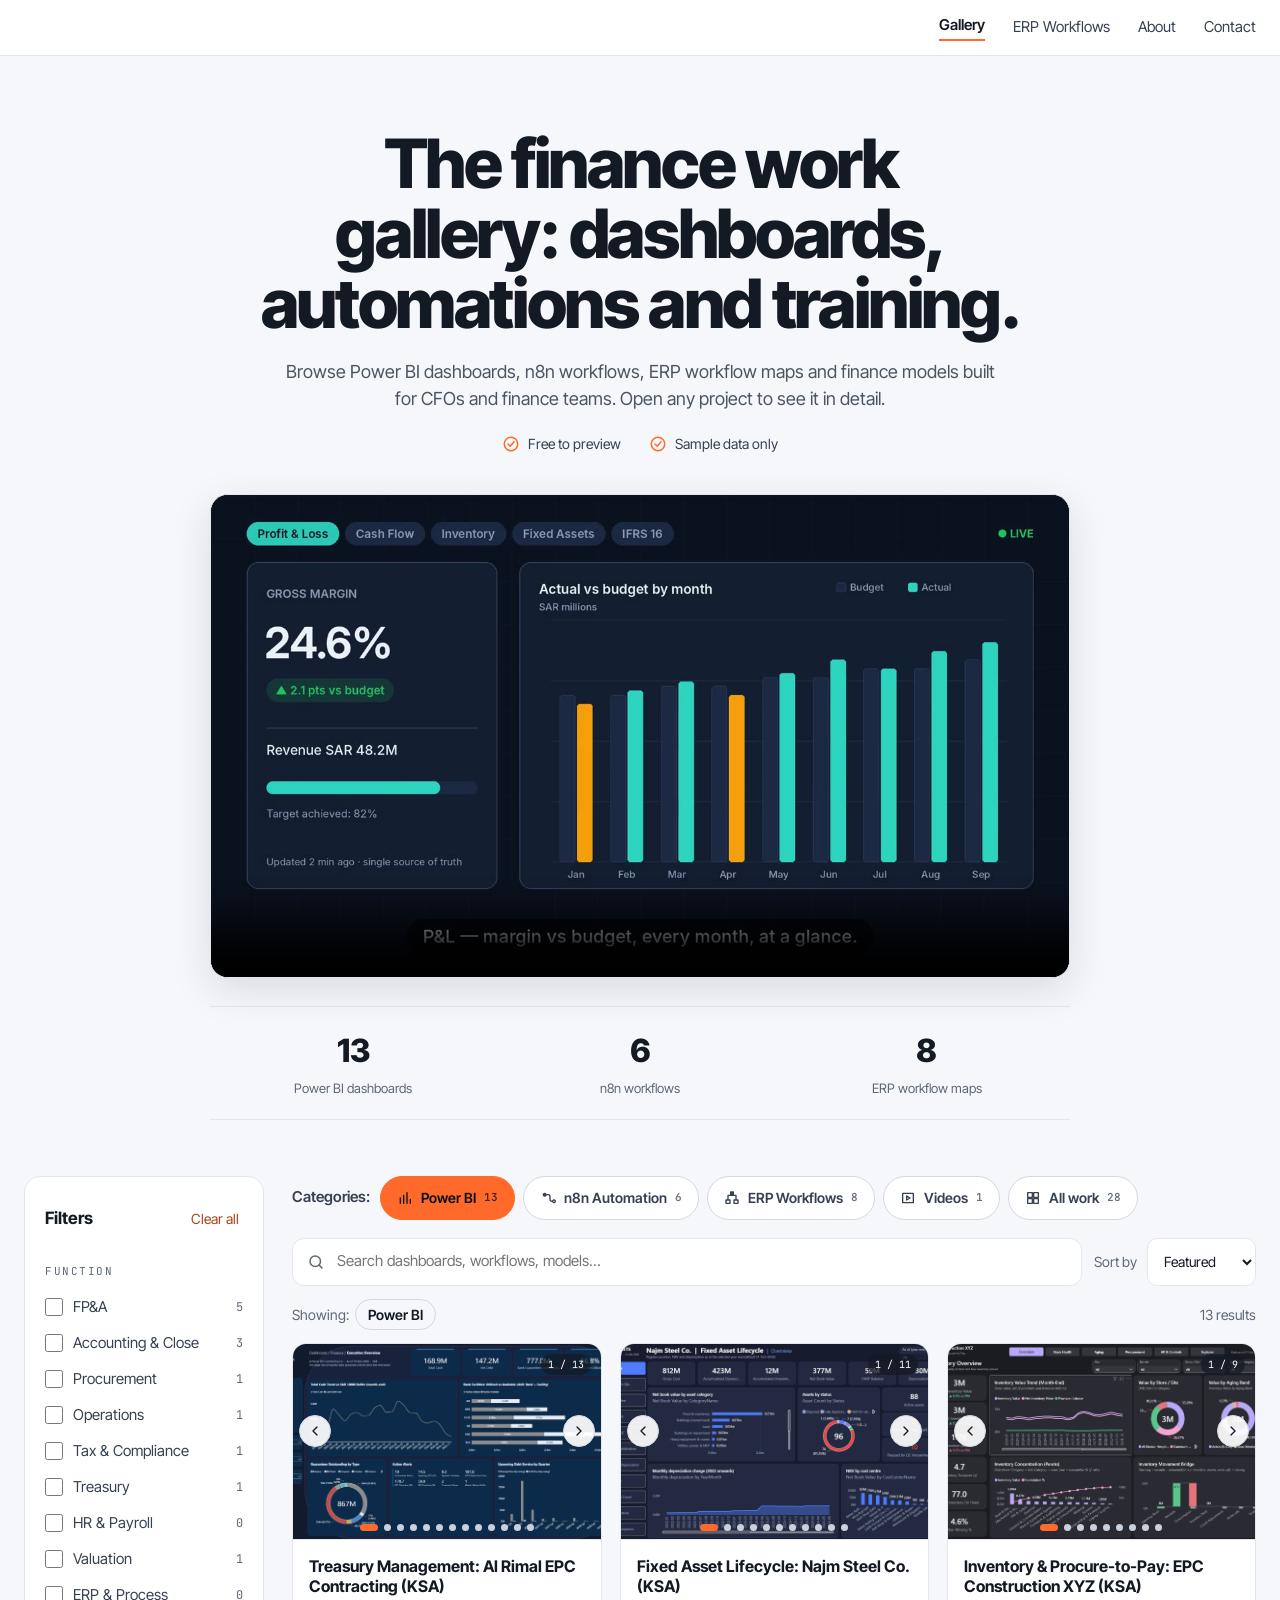
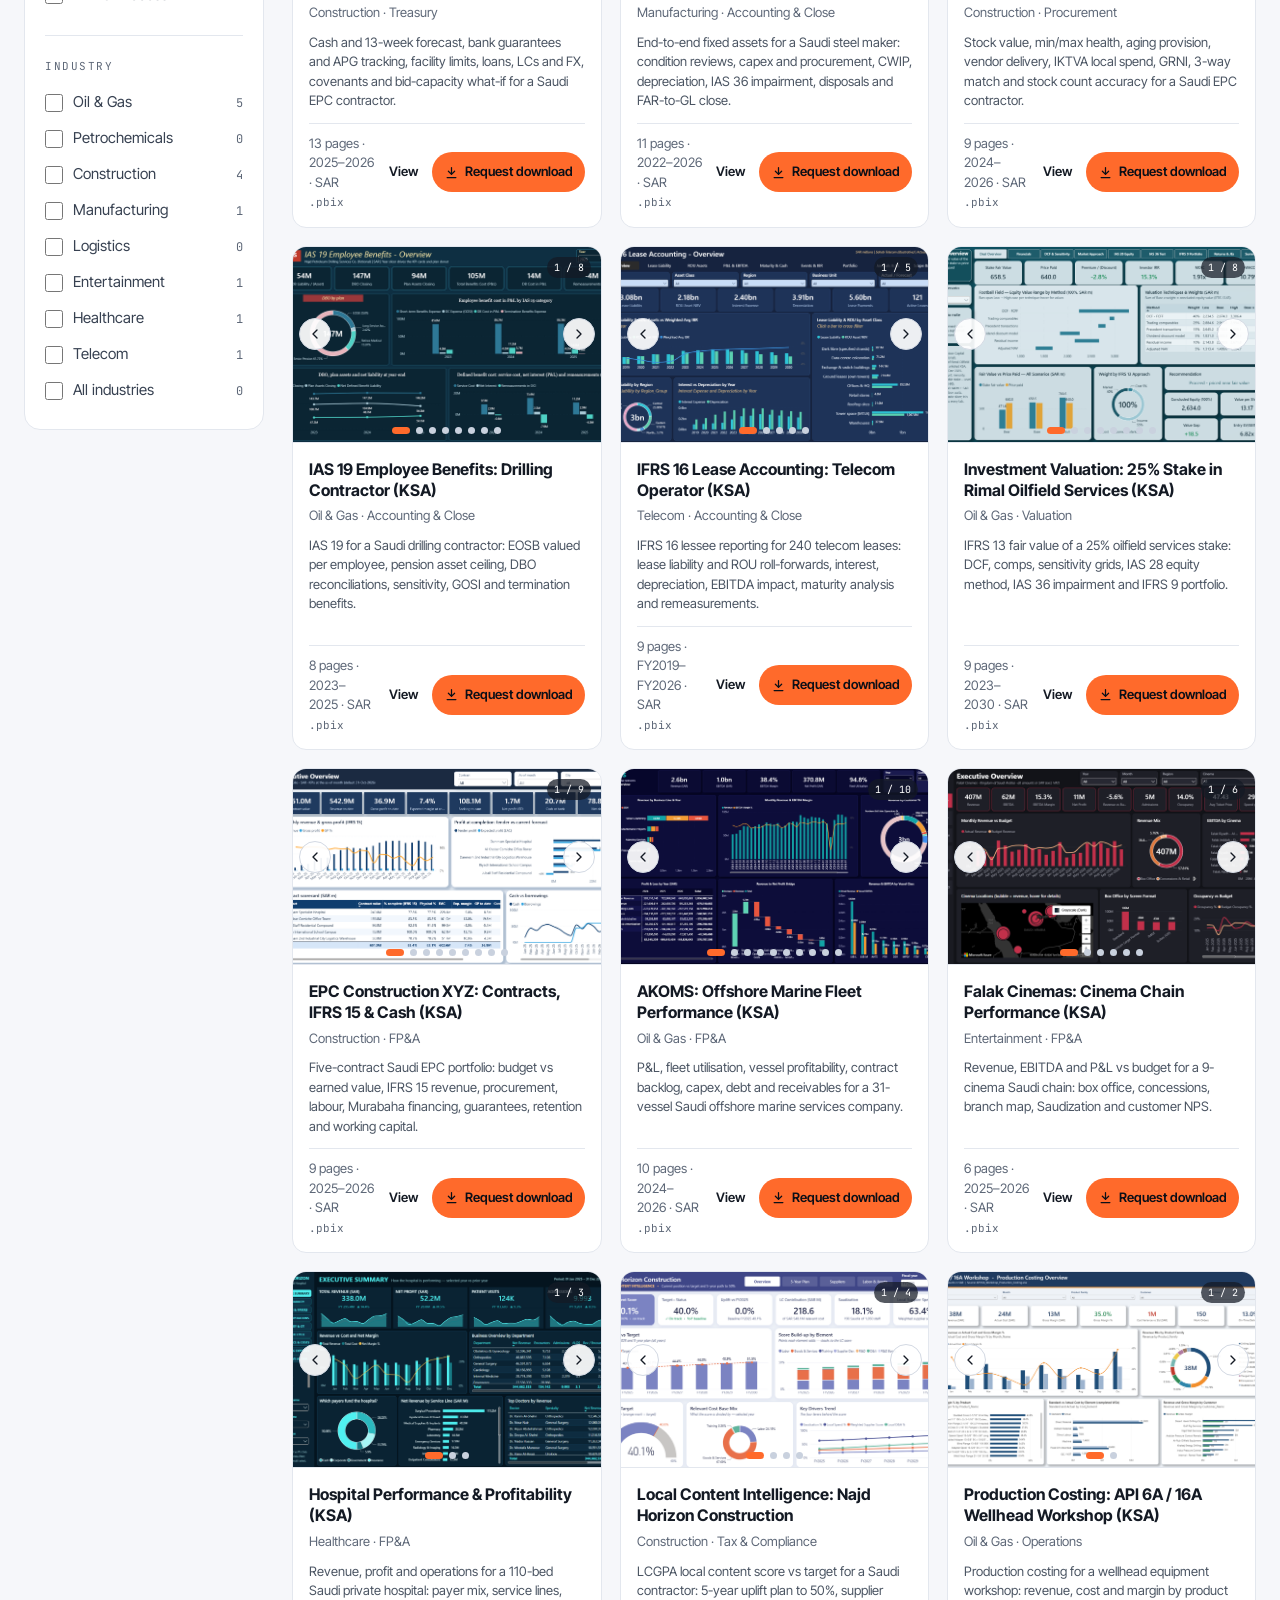
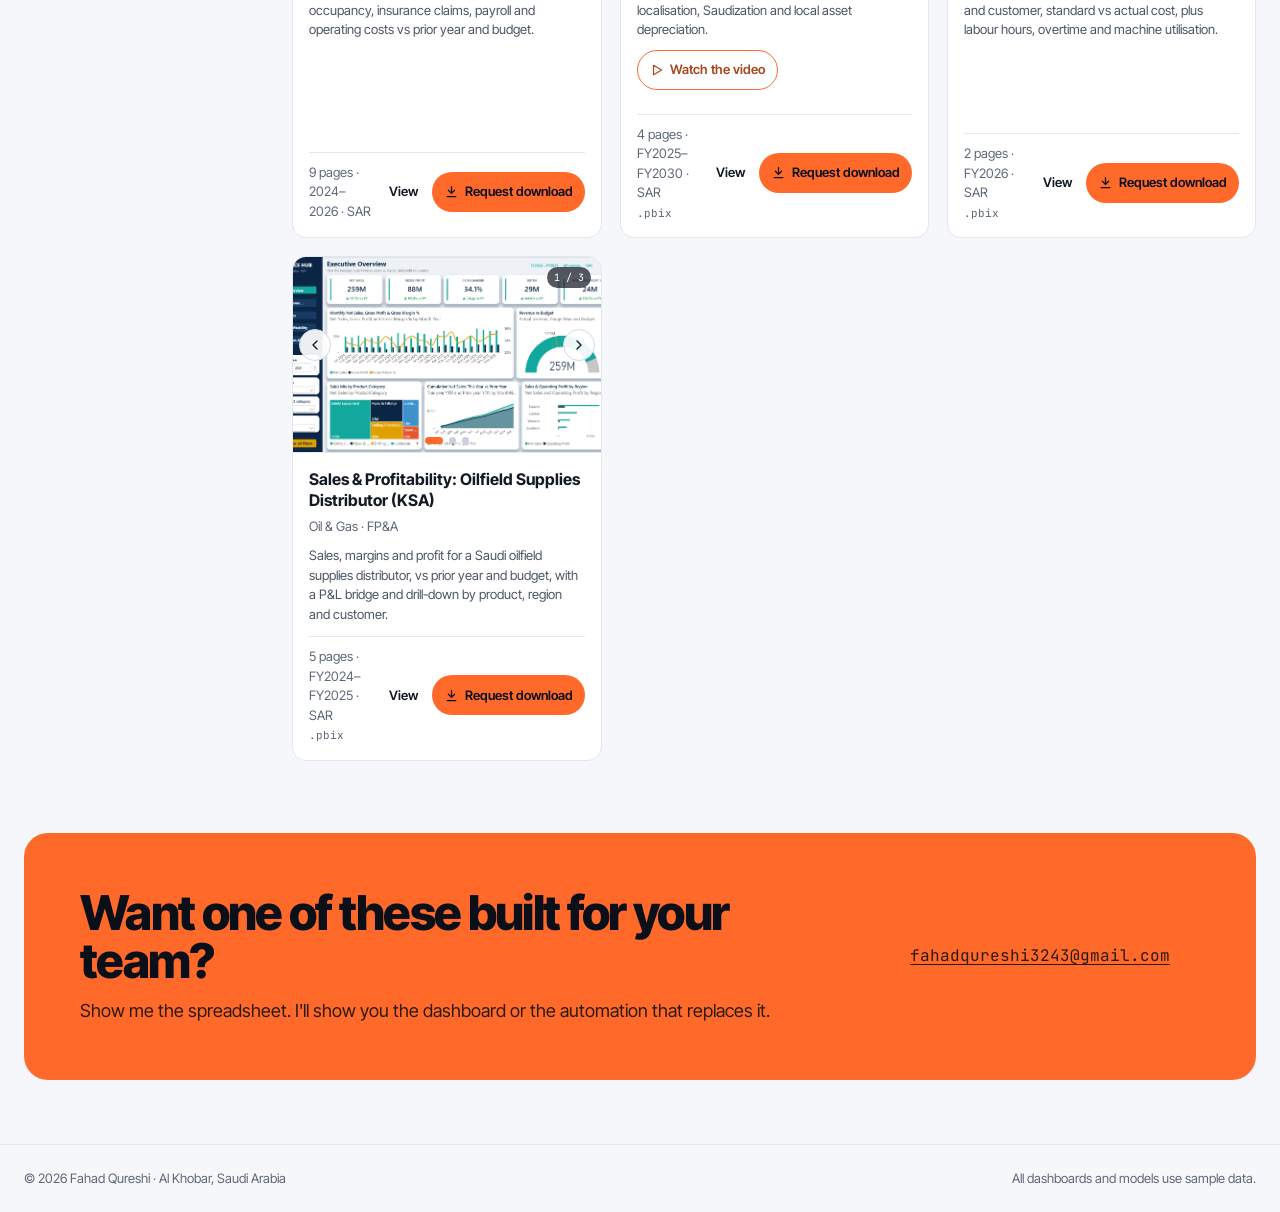
==== commit f5508c5b: "Link Local Content dashboard and LC explainer video with buttons Adds a "related" card field: the da" ====
--- a/index.html
+++ b/index.html
@@ -98,7 +98,7 @@
 </div>
 
 <div class="viewer" id="viewer" role="dialog" aria-modal="true" aria-labelledby="vCap" hidden>
-  <div class="vtop"><span id="vCap"></span><button type="button" id="vClose"><svg width="16" height="16" viewBox="0 0 24 24" fill="none" stroke="currentColor" stroke-width="2" stroke-linecap="round" aria-hidden="true"><path d="M6 6l12 12M18 6L6 18"></path></svg>Close</button></div>
+  <div class="vtop"><span id="vCap"></span><span class="vbtns"><button type="button" class="vrel" id="vRel" hidden></button><button type="button" id="vClose"><svg width="16" height="16" viewBox="0 0 24 24" fill="none" stroke="currentColor" stroke-width="2" stroke-linecap="round" aria-hidden="true"><path d="M6 6l12 12M18 6L6 18"></path></svg>Close</button></span></div>
   <div class="vbody">
     <button type="button" class="varrow" id="vPrev" aria-label="Previous screenshot"><svg width="22" height="22" viewBox="0 0 24 24" fill="none" stroke="currentColor" stroke-width="2" stroke-linecap="round" stroke-linejoin="round" aria-hidden="true"><path d="m15 6-6 6 6 6"></path></svg></button>
     <img id="vImg" alt="">
@@ -107,14 +107,14 @@
 </div>
 
 <div class="viewer" id="vidDlg" role="dialog" aria-modal="true" aria-labelledby="vidCap" hidden>
-  <div class="vtop"><span id="vidCap"></span><button type="button" id="vidClose"><svg width="16" height="16" viewBox="0 0 24 24" fill="none" stroke="currentColor" stroke-width="2" stroke-linecap="round" aria-hidden="true"><path d="M6 6l12 12M18 6L6 18"></path></svg>Close</button></div>
+  <div class="vtop"><span id="vidCap"></span><span class="vbtns"><button type="button" class="vrel" id="vidRel" hidden></button><button type="button" id="vidClose"><svg width="16" height="16" viewBox="0 0 24 24" fill="none" stroke="currentColor" stroke-width="2" stroke-linecap="round" aria-hidden="true"><path d="M6 6l12 12M18 6L6 18"></path></svg>Close</button></span></div>
   <div class="vbody"><video id="vidPlayer" controls playsinline preload="metadata"></video></div>
 </div>
 
 <script src="assets/dc-lite.js"></script>
 <script src="data/mocks.js"></script>
 <script src="data/erp-data.js"></script>
-<script src="assets/gallery.js?v=20261122b"></script>
+<script src="assets/gallery.js?v=20261122c"></script>
 <script src="assets/hero-sides.js?v=20261122"></script>
 <script>
 (function () {
--- a/assets/site.css
+++ b/assets/site.css
@@ -121,6 +121,7 @@
 .card .foot .meta small{font-family:var(--mono);font-size:11px}
 .card .actions{display:flex;align-items:center;gap:8px}
 .card .open{font-weight:600;color:var(--ink);text-decoration:none;min-height:44px;display:inline-flex;align-items:center;padding:0 6px;background:none;border:0;cursor:pointer;font-size:13px}
+.card .rel{align-self:flex-start;margin:4px 0 12px;font-weight:600;color:var(--accent-text,#A8461C);min-height:40px;display:inline-flex;align-items:center;gap:6px;padding:0 12px;background:#fff;border:1px solid var(--accent);border-radius:999px;cursor:pointer;font-size:13px;white-space:nowrap;flex-shrink:0}
 .card .dl{background:var(--accent);color:var(--on-accent);text-decoration:none;font-weight:600;font-size:13px;display:inline-flex;align-items:center;gap:6px;min-height:40px;padding:0 12px;border-radius:999px;white-space:nowrap;flex-shrink:0}
 .soon,.empty{border-radius:16px;padding:72px 24px;text-align:center;display:flex;flex-direction:column;gap:12px;align-items:center}
 .soon{background:var(--surface);border:1px solid var(--line)}
@@ -198,6 +199,9 @@
 .thumb .zoom{display:block;width:100%;height:100%;padding:0;border:0;background:none;cursor:zoom-in}
 .viewer{position:fixed;inset:0;z-index:110;background:rgba(11,15,23,.92);display:flex;flex-direction:column;padding:16px;gap:12px}
 .vtop{display:flex;justify-content:space-between;align-items:center;gap:12px;color:#fff;font-size:15px;font-weight:600;max-width:1600px;width:100%;margin:0 auto}
+.vbtns{display:flex;gap:8px;flex-shrink:0;flex-wrap:wrap;justify-content:flex-end}
+.vtop .vrel{background:#FF6A2B;border-color:#FF6A2B;color:#0B0F17}
+.vtop button[hidden]{display:none}
 .vtop button{min-height:44px;padding:0 18px;border-radius:999px;border:1px solid rgba(255,255,255,.35);background:rgba(255,255,255,.08);color:#fff;font-size:14px;font-weight:600;cursor:pointer;display:inline-flex;align-items:center;gap:8px}
 .vbody{flex:1 1 auto;min-height:0;display:flex;align-items:center;justify-content:center;gap:12px;max-width:1600px;width:100%;margin:0 auto}
 .vbody img{max-width:calc(100% - 120px);max-height:100%;object-fit:contain;border-radius:8px;background:#fff;box-shadow:0 20px 60px rgba(0,0,0,.5)}
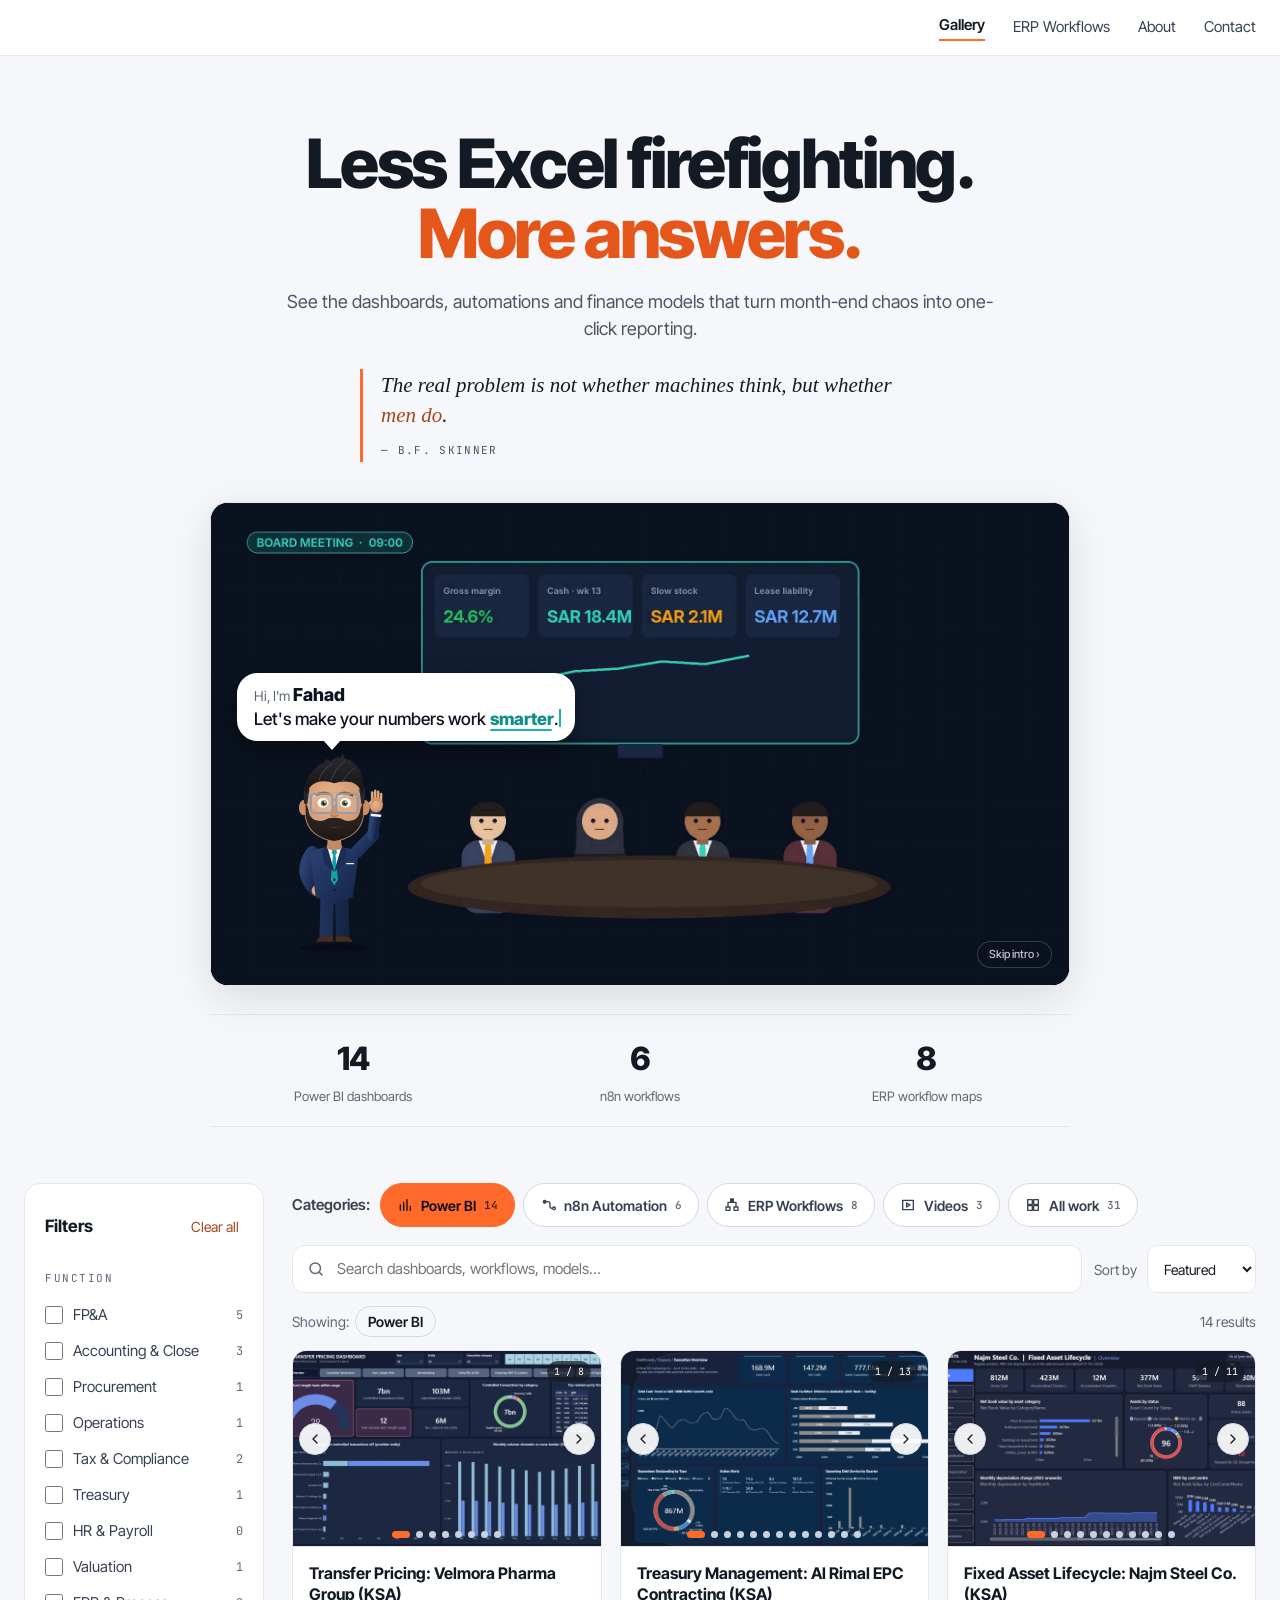
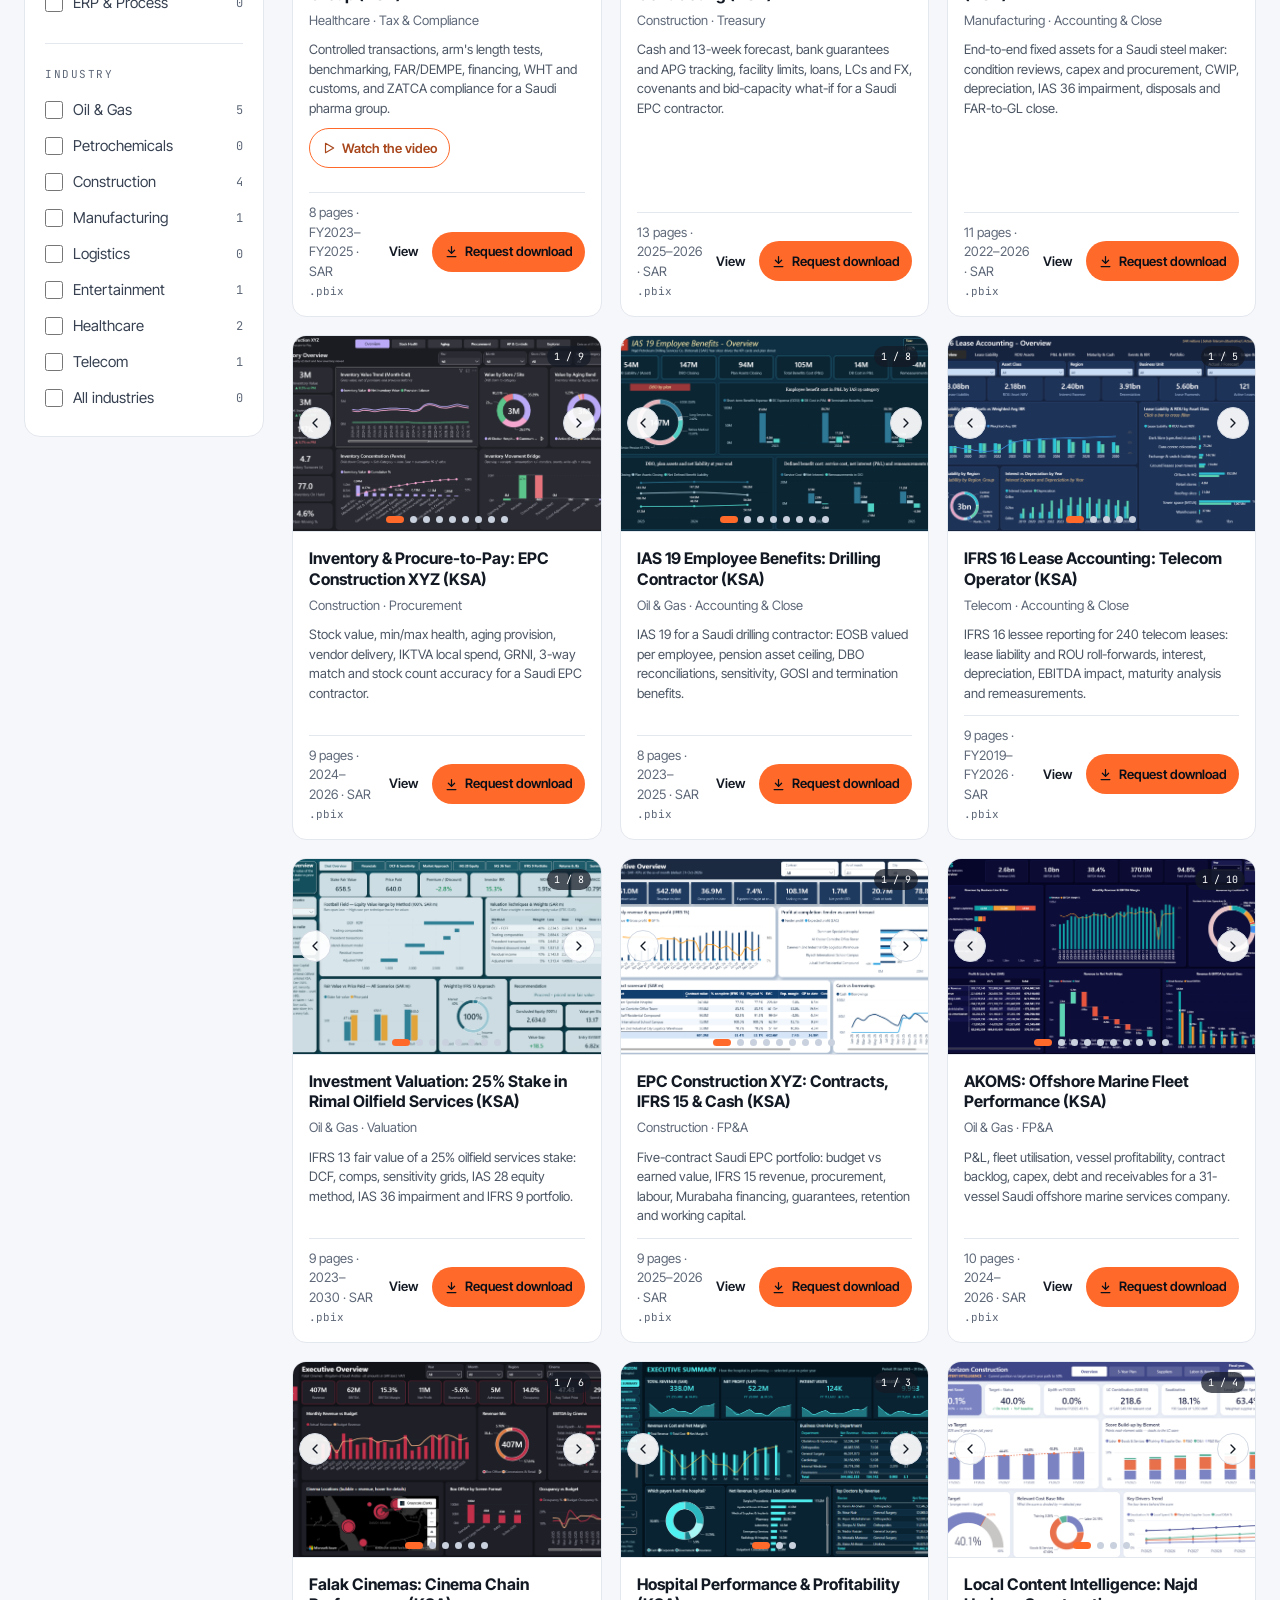
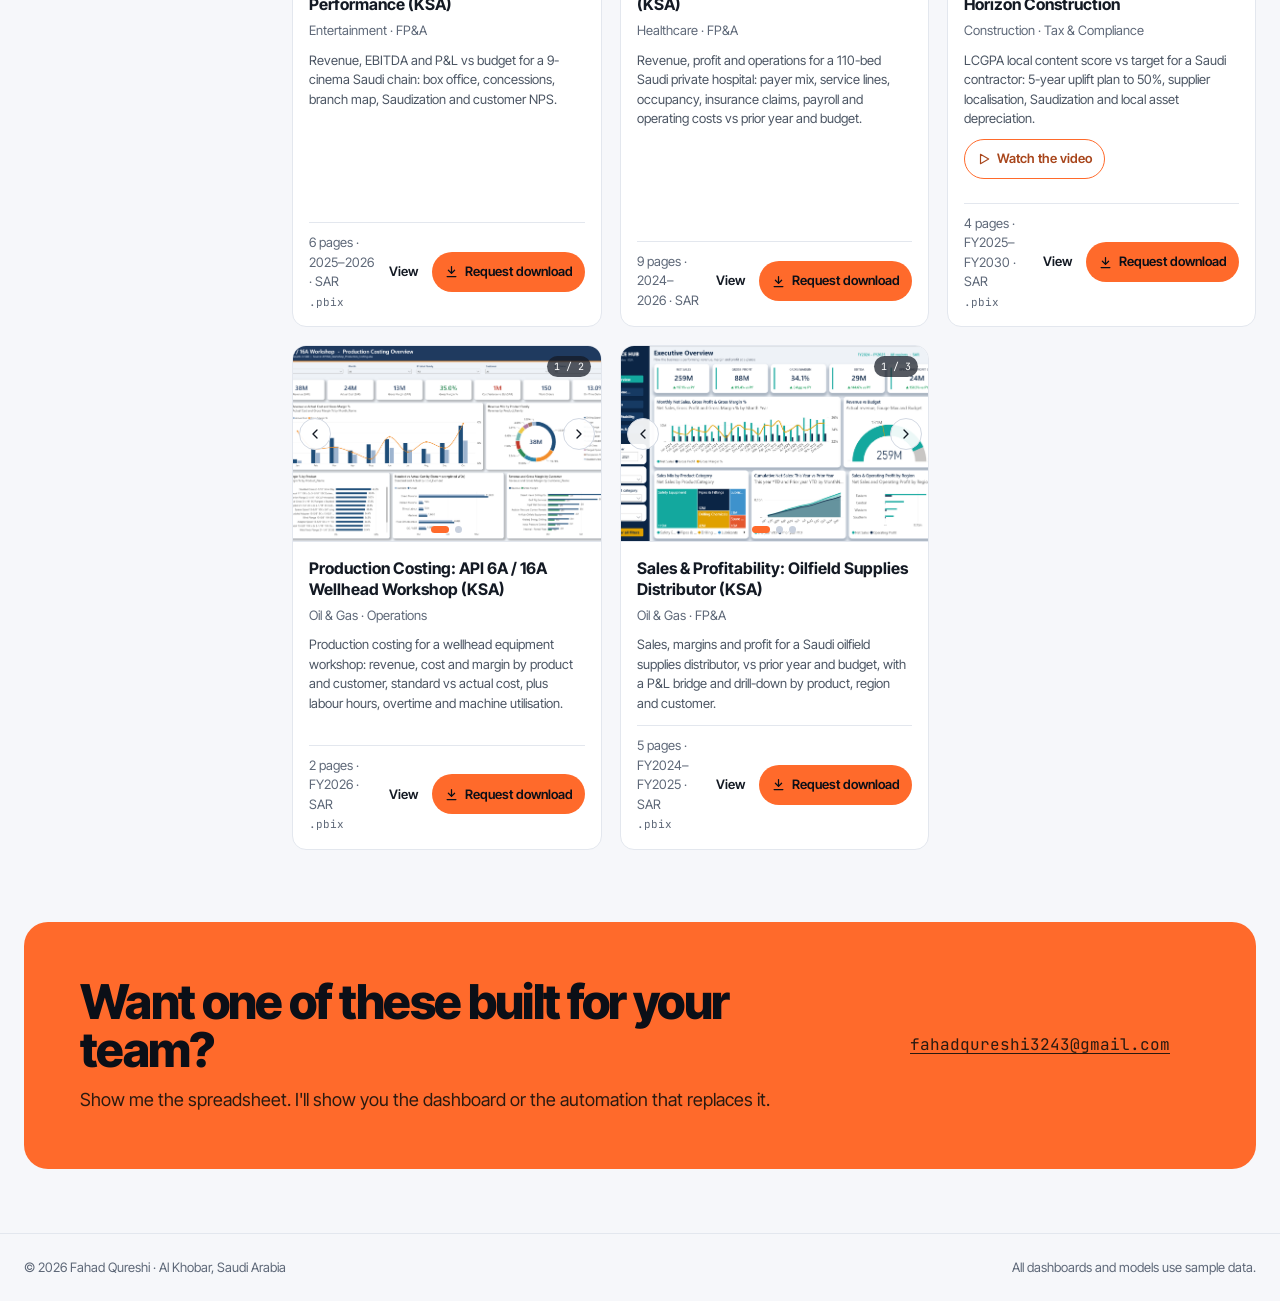
==== commit 6a896f54: "Hero: Fahad avatar intro in the board-meeting scene, new headline and Skinner quote Avatar waves, sa" ====
--- a/index.html
+++ b/index.html
@@ -8,7 +8,7 @@
 <link rel="preconnect" href="https://fonts.googleapis.com">
 <link rel="preconnect" href="https://fonts.gstatic.com" crossorigin>
 <link href="https://fonts.googleapis.com/css2?family=Inter+Tight:wght@400;500;600;800&family=JetBrains+Mono:wght@400;600&display=swap" rel="stylesheet">
-<link rel="stylesheet" href="assets/site.css?v=20261122b">
+<link rel="stylesheet" href="assets/site.css?v=20261124a">
 </head>
 <body>
 <header class="top">
@@ -22,12 +22,12 @@
 
 <main>
   <section class="hero">
-    <h1>The finance work gallery: dashboards, automations and training.</h1>
-    <p>Browse Power BI dashboards, n8n workflows, ERP workflow maps and finance models built for CFOs and finance teams. Open any project to see it in detail.</p>
-    <div class="checks">
-      <span><svg width="18" height="18" viewBox="0 0 24 24" fill="none" stroke="#FF6A2B" stroke-width="2" stroke-linecap="round" stroke-linejoin="round" aria-hidden="true"><circle cx="12" cy="12" r="9"></circle><path d="m8 12 3 3 5-6"></path></svg>Free to preview</span>
-      <span><svg width="18" height="18" viewBox="0 0 24 24" fill="none" stroke="#FF6A2B" stroke-width="2" stroke-linecap="round" stroke-linejoin="round" aria-hidden="true"><circle cx="12" cy="12" r="9"></circle><path d="m8 12 3 3 5-6"></path></svg>Sample data only</span>
-    </div>
+    <h1>Less Excel firefighting. <span class="hl">More answers.</span></h1>
+    <p>See the dashboards, automations and finance models that turn month-end chaos into one-click reporting.</p>
+    <blockquote class="hero-quote">
+      <p>The real problem is not whether machines think, but whether <em>men do</em>.</p>
+      <cite>— B.F. SKINNER</cite>
+    </blockquote>
   </section>
 
   <section aria-label="Explainer video" class="wrap mk-stage"><div class="mk-bg"></div><div class="mk-glow"></div>
@@ -41,7 +41,94 @@
 <div class="side r" aria-hidden="true"><p class="cap">n8n · running now</p><div class="n8n" id="flow">
  <div class="hd"><span>AP invoice automation</span><span class="live">● LIVE</span></div><div class="row" style="--c:#60a5fa"><div class="nd"><svg viewBox="0 0 24 24" fill="none" stroke-width="2" stroke-linecap="round" stroke-linejoin="round"><path d="M5 5.5h14a2 2 0 0 1 2 2v9a2 2 0 0 1-2 2H5a2 2 0 0 1-2-2v-9a2 2 0 0 1 2-2zM3.5 7l8.5 6 8.5-6"/></svg></div><div class="lb">Invoice received<small>Gmail · upload · WhatsApp</small></div></div><div class="row" style="--c:#a78bfa"><div class="nd"><svg viewBox="0 0 24 24" fill="none" stroke-width="2" stroke-linecap="round" stroke-linejoin="round"><path d="M12 3l1.9 4.6 4.6 1.9-4.6 1.9L12 16l-1.9-4.6-4.6-1.9 4.6-1.9z"/></svg></div><div class="lb">AI extracts data<small>Vendor · VAT · totals</small></div></div><div class="row" style="--c:#2dd4bf"><div class="nd"><svg viewBox="0 0 24 24" fill="none" stroke-width="2" stroke-linecap="round" stroke-linejoin="round"><path d="M4 8V5.5A1.5 1.5 0 0 1 5.5 4H8M16 4h2.5A1.5 1.5 0 0 1 20 5.5V8M20 16v2.5a1.5 1.5 0 0 1-1.5 1.5H16M8 20H5.5A1.5 1.5 0 0 1 4 18.5V16M8 12h8"/></svg></div><div class="lb">Duplicate check<small>ZATCA QR validated</small></div></div><div class="row" style="--c:#fb923c"><div class="nd"><svg viewBox="0 0 24 24" fill="none" stroke-width="2" stroke-linecap="round" stroke-linejoin="round"><path d="M9 6l-5 6 5 6M15 6l5 6-5 6"/></svg></div><div class="lb">3-way match<small>PO · GRN · invoice</small></div></div><div class="row" style="--c:#22c55e"><div class="nd"><svg viewBox="0 0 24 24" fill="none" stroke-width="2" stroke-linecap="round" stroke-linejoin="round"><path d="M3 12a9 9 0 1 0 18 0 9 9 0 1 0-18 0M8 12.5l3 3 5-6"/></svg></div><div class="lb">Approved<small>Budget owner · 1 click</small></div></div><div class="row" style="--c:#f2c811"><div class="nd"><svg viewBox="0 0 24 24" fill="none" stroke-width="2" stroke-linecap="round" stroke-linejoin="round"><path d="M4 12h4v8.5H4zM10 7.5h4v13h-4zM16 3.5h4v17h-4z"/></svg></div><div class="lb">Power BI refreshed<small>AP dashboard updated</small></div></div>
  <div class="ft"><span id="step">Waiting for invoice…</span><span class="ok" id="ok">✓ Done in 42s</span></div>
-</div></div><div class="hero-video" style="max-width:860px;margin:8px auto 0"><video style="display:block;width:100%;max-width:100%;height:auto" src="/videos/cfo-visibility-explainer.mp4" poster="/images/cfo-visibility-explainer-poster.jpg" autoplay muted loop playsinline controls preload="metadata" aria-label="60-second explainer: how Power BI and automation give CFOs real-time visibility"></video></div></section>
+</div></div><div class="hero-video" style="max-width:860px;margin:8px auto 0"><video style="display:block;width:100%;max-width:100%;height:auto" src="/videos/cfo-visibility-explainer.mp4?v=20261124" poster="/images/cfo-visibility-explainer-poster.jpg" autoplay muted loop playsinline controls preload="metadata" aria-label="60-second explainer: how Power BI and automation give CFOs real-time visibility"></video><div class="fqa" id="fqa" aria-label="Fahad introduces the gallery. Click to skip to the video.">
+<img class="fqa-bg" src="/images/hero-board-fahad.jpg" alt="">
+<div class="fqa-glow" id="fqa-glow"></div>
+<svg class="fqa-av" id="fqa-avatar" viewBox="0 0 600 1000" xmlns="http://www.w3.org/2000/svg" aria-hidden="true">
+<defs>
+<radialGradient id="fqa-skin" cx="45%" cy="40%" r="65%"><stop offset="0" stop-color="#e8b48c"/><stop offset=".7" stop-color="#d49a72"/><stop offset="1" stop-color="#b97f5a"/></radialGradient>
+<linearGradient id="fqa-suit" x1="0" y1="0" x2="1" y2="1"><stop offset="0" stop-color="#2b4275"/><stop offset="1" stop-color="#16264a"/></linearGradient>
+<linearGradient id="fqa-pants" x1="0" y1="0" x2="1" y2="0"><stop offset="0" stop-color="#22355f"/><stop offset="1" stop-color="#15223f"/></linearGradient>
+<linearGradient id="fqa-hair" x1="0" y1="0" x2="0" y2="1"><stop offset="0" stop-color="#2e2e33"/><stop offset="1" stop-color="#121214"/></linearGradient>
+<linearGradient id="fqa-beard" x1="0" y1="0" x2="0" y2="1"><stop offset="0" stop-color="#2a2522"/><stop offset="1" stop-color="#151211"/></linearGradient>
+<linearGradient id="fqa-lens" x1="0" y1="0" x2="1" y2="1"><stop offset="0" stop-color="#cfe6ff" stop-opacity=".28"/><stop offset=".5" stop-color="#ffffff" stop-opacity=".05"/><stop offset="1" stop-color="#cfe6ff" stop-opacity=".22"/></linearGradient>
+</defs>
+<ellipse cx="300" cy="978" rx="170" ry="18" fill="#000" opacity=".3"/>
+<path d="M232 700 L226 945 L292 945 L298 760 L304 760 L310 945 L376 945 L370 700 Z" fill="url(#fqa-pants)"/>
+<path d="M300 760 L300 940" stroke="#0f1830" stroke-width="3"/>
+<path d="M214 940 q8 -18 40 -18 h40 v26 h-82 z" fill="#4a2c1d"/>
+<path d="M386 940 q-8 -18 -40 -18 h-40 v26 h82 z" fill="#4a2c1d"/>
+<path d="M190 505 Q120 600 205 690" fill="none" stroke="url(#fqa-suit)" stroke-width="64" stroke-linecap="round"/>
+<circle cx="214" cy="694" r="27" fill="url(#fqa-skin)"/>
+<path d="M178 500 Q300 452 422 500 L392 730 Q300 752 208 730 Z" fill="url(#fqa-suit)"/>
+<path d="M262 470 L300 600 L338 470 Z" fill="#f4f6fa"/>
+<path d="M292 488 L308 488 L314 506 L306 515 L318 640 L300 668 L282 640 L294 515 L286 506 Z" fill="#14a3a0"/>
+<path d="M262 470 L300 600 L250 560 L238 494 Z" fill="#1b2d55"/>
+<path d="M338 470 L300 600 L350 560 L362 494 Z" fill="#1b2d55"/>
+<circle cx="300" cy="640" r="6" fill="#0d1730"/><circle cx="300" cy="690" r="6" fill="#0d1730"/>
+<path d="M362 560 h34" stroke="#e9eef6" stroke-width="7" stroke-linecap="round"/>
+<g id="fqa-armR">
+<path d="M408 505 L492 418" fill="none" stroke="url(#fqa-suit)" stroke-width="62" stroke-linecap="round"/>
+<g id="fqa-foreR">
+<path d="M492 418 L506 300" fill="none" stroke="url(#fqa-suit)" stroke-width="56" stroke-linecap="round"/>
+<path d="M486 318 L528 322" stroke="#f4f6fa" stroke-width="12" stroke-linecap="round"/>
+<g fill="url(#fqa-skin)">
+<ellipse cx="508" cy="268" rx="34" ry="38"/>
+<rect x="482" y="200" width="13" height="50" rx="6.5"/>
+<rect x="497" y="192" width="13" height="56" rx="6.5"/>
+<rect x="512" y="196" width="13" height="54" rx="6.5"/>
+<rect x="527" y="208" width="12" height="46" rx="6"/>
+<rect x="465" y="250" width="34" height="14" rx="7" transform="rotate(-35 480 257)"/>
+</g>
+</g>
+</g>
+<path d="M268 410 L332 410 L336 486 Q300 500 264 486 Z" fill="#c48a63"/>
+<g id="fqa-head">
+<ellipse cx="148" cy="282" rx="24" ry="38" fill="#c98e67"/>
+<ellipse cx="452" cy="282" rx="24" ry="38" fill="#c98e67"/>
+<path d="M152 230 Q150 110 300 100 Q450 110 448 230 L446 330 Q430 430 300 452 Q170 430 154 330 Z" fill="url(#fqa-skin)"/>
+<path d="M156 250 L158 330 Q178 428 300 448 Q422 428 442 330 L444 250 L430 288 Q426 326 400 342 Q372 352 350 344 Q326 330 300 332 Q274 330 250 344 Q228 352 200 342 Q174 326 170 288 Z" fill="url(#fqa-beard)" opacity=".95"/>
+<g id="fqa-mouth">
+<path d="M262 372 Q300 384 338 372 Q300 392 262 372 Z" fill="#7a3b33"/>
+<ellipse id="fqa-mouthOpen" cx="300" cy="382" rx="34" ry="22" fill="#4a1714"/>
+<path id="fqa-teeth" d="M276 371 Q300 377 324 371 L322 379 Q300 383 278 379 Z" fill="#fff"/>
+<path d="M258 370 Q300 382 342 370" stroke="#3a1d18" stroke-width="5" fill="none" stroke-linecap="round"/>
+</g>
+<path d="M292 268 Q284 312 278 322 Q300 336 322 322 Q316 312 308 268" fill="#c48760" opacity=".65"/>
+<path d="M282 322 Q300 330 318 322" stroke="#9c6346" stroke-width="3" fill="none" stroke-linecap="round"/>
+<g id="fqa-eyes">
+<ellipse cx="244" cy="258" rx="27" ry="24" fill="#fff"/>
+<ellipse cx="356" cy="258" rx="27" ry="24" fill="#fff"/>
+<g id="fqa-pup"><circle cx="248" cy="260" r="15" fill="#5c6b3f"/><circle cx="352" cy="260" r="15" fill="#5c6b3f"/>
+<circle cx="248" cy="260" r="8" fill="#141414"/><circle cx="352" cy="260" r="8" fill="#141414"/>
+<circle cx="253" cy="254" r="4.5" fill="#fff"/><circle cx="357" cy="254" r="4.5" fill="#fff"/></g>
+<rect id="fqa-lidL" x="214" y="232" width="60" height="52" fill="#d39a72"/>
+<rect id="fqa-lidR" x="326" y="232" width="60" height="52" fill="#d39a72"/>
+</g>
+<g id="fqa-brows" fill="#1a1716">
+<path d="M206 220 Q240 200 280 214 L278 226 Q242 214 208 232 Z"/>
+<path d="M394 220 Q360 200 320 214 L322 226 Q358 214 392 232 Z"/>
+</g>
+<g id="fqa-glasses">
+<rect x="184" y="212" width="106" height="96" rx="20" fill="url(#fqa-lens)" stroke="#8d9bb0" stroke-width="10" stroke-opacity=".95"/>
+<rect x="310" y="212" width="106" height="96" rx="20" fill="url(#fqa-lens)" stroke="#8d9bb0" stroke-width="10" stroke-opacity=".95"/>
+<path d="M290 246 Q300 238 310 246" stroke="#8d9bb0" stroke-width="7" fill="none"/>
+<path d="M200 208 L400 208" stroke="#c9a85c" stroke-width="4"/>
+<path d="M184 230 L156 236" stroke="#8d9bb0" stroke-width="7"/>
+<path d="M416 230 L444 236" stroke="#8d9bb0" stroke-width="7"/>
+<path d="M196 226 L216 220" stroke="#fff" stroke-width="5" stroke-linecap="round" opacity=".55"/>
+<path d="M322 226 L342 220" stroke="#fff" stroke-width="5" stroke-linecap="round" opacity=".55"/>
+</g>
+<path d="M150 262 Q140 180 168 150 L176 196 Q170 220 166 262 Z" fill="#26262a"/>
+<path d="M450 262 Q460 180 432 150 L424 196 Q430 220 434 262 Z" fill="#26262a"/>
+<path d="M158 215 Q146 140 190 104 Q210 70 250 58 L262 38 L282 54 Q300 28 330 32 L340 14 L354 38 Q394 46 416 80 Q448 110 442 215 Q424 168 386 156 Q340 146 300 160 Q252 144 214 156 Q176 168 158 215 Z" fill="url(#fqa-hair)"/>
+<path d="M222 150 Q238 92 292 62 M282 148 Q306 84 352 50 M344 146 Q376 98 404 84" stroke="#4a4a52" stroke-width="5" fill="none" stroke-linecap="round" opacity=".7"/>
+</g>
+</svg>
+<svg class="fqa-ptr" viewBox="0 0 1920 1080" aria-hidden="true"><g id="fqa-ptr" opacity="0"><path d="M324 782 L470 430" stroke="#22365f" stroke-width="38" stroke-linecap="round"/><path d="M438 460 L471 474" stroke="#f4f6fa" stroke-width="9" stroke-linecap="round"/><circle cx="470" cy="430" r="22" fill="#d49a72"/></g></svg>
+<div class="fqa-bub" id="fqa-bub"><span class="fqa-hi">Hi, I'm <b>Fahad</b></span><span class="fqa-msg"><span class="fqa-ghost">Let's make your numbers work <em>smarter</em>.</span><span class="fqa-live" id="fqa-msg"></span></span></div>
+<button class="fqa-skip" id="fqa-skip" type="button">Skip intro ›</button>
+</div></div></section>
 
   <div class="wrap"><div class="statrow" id="stats" style="margin-top:28px"></div></div>
 
@@ -116,6 +203,7 @@
 <script src="data/erp-data.js"></script>
 <script src="assets/gallery.js?v=20261122c"></script>
 <script src="assets/hero-sides.js?v=20261122"></script>
+<script src="assets/hero-avatar.js?v=20261124"></script>
 <script>
 (function () {
   var aside = document.querySelector('.filters'), btn = document.getElementById('filterBtn'),
--- a/assets/site.css
+++ b/assets/site.css
@@ -281,3 +281,32 @@
 .playthumb .play{position:absolute;left:50%;top:50%;width:64px;height:64px;margin:-32px 0 0 -32px;border-radius:50%;background:var(--accent);color:#fff;display:flex;align-items:center;justify-content:center;box-shadow:0 8px 24px rgba(20,26,36,.3);padding-left:4px;transition:transform .15s}
 .playthumb:hover .play{transform:scale(1.08)}
 .vbody video{max-width:100%;max-height:100%;border-radius:8px;background:#000;box-shadow:0 20px 60px rgba(0,0,0,.5)}
+
+/* Fahad avatar intro over the hero video */
+.hero-video{position:relative;container-type:inline-size}
+.fqa{display:none;position:absolute;inset:0;z-index:3;cursor:pointer;transition:opacity .6s ease;font-family:'Inter Tight',system-ui,sans-serif}
+.fqa.on{display:block}
+.fqa.out{opacity:0;pointer-events:none}
+.fqa-bg{position:absolute;inset:0;width:100%;height:100%;object-fit:cover}
+.fqa-av{position:absolute;left:7.292%;top:51.389%;width:14.0625%;height:auto;overflow:visible}
+.fqa-ptr{position:absolute;inset:0;width:100%;height:100%;overflow:visible;pointer-events:none}
+.fqa-glow{position:absolute;left:24.48%;top:12.13%;width:51.04%;height:37.78%;border:3px solid #2ee6d6;border-radius:2.2cqw;opacity:0;box-shadow:0 0 24px rgba(46,230,214,.45)}
+.fqa-bub{position:absolute;left:3%;bottom:50.6%;width:max-content;max-width:64cqw;background:#fff;color:#0B1220;border-radius:1.2em;padding:.55em 1em .65em;font-size:clamp(11px,2cqw,18px);line-height:1.3;opacity:0;transform-origin:18% 100%;box-shadow:0 8px 24px rgba(0,0,0,.35)}
+.fqa-bub:after{content:"";position:absolute;left:calc(11cqw - 8px);bottom:-9px;border-left:9px solid transparent;border-right:9px solid transparent;border-top:10px solid #fff}
+.fqa-hi{display:block;font-size:.8em;color:#5E6878}
+.fqa-hi b{font-size:1.3em;font-weight:800;color:#0B1220}
+.fqa-msg{display:block;position:relative;white-space:nowrap;margin-top:.1em;font-weight:500}
+.fqa-ghost{visibility:hidden}
+.fqa-live{position:absolute;left:0;top:0}
+.fqa-bub em{font-style:normal;font-weight:800;color:#0f8f87;position:relative;display:inline-block}
+.fqa-bub em i{position:absolute;left:0;bottom:-.08em;height:.12em;background:#14b8ad;border-radius:2px}
+.fqa-caret{display:inline-block;width:2px;height:1em;background:#14b8ad;vertical-align:-.12em;margin-left:1px}
+.fqa-skip{position:absolute;right:2%;bottom:3.5%;font:500 clamp(10px,1.3cqw,13px)/1 'Inter Tight',sans-serif;color:rgba(255,255,255,.75);background:rgba(11,18,32,.55);border:1px solid rgba(255,255,255,.18);border-radius:99px;padding:.6em 1em;cursor:pointer}
+.fqa-skip:hover{color:#fff}
+@media (max-width:600px){.fqa-bub{left:2%;max-width:80cqw}}
+/* Hero quote */
+.hero-quote{position:relative;margin:6px 0 0;padding:2px 0 2px 18px;border-left:3px solid var(--accent,#FF6A2B);border-radius:0;max-width:560px;text-align:left}
+.hero-quote p{margin:0 0 6px;font-family:Georgia,"Times New Roman",serif;font-style:italic;font-size:clamp(17px,2vw,21px);line-height:1.4;color:var(--ink);max-width:none}
+.hero-quote p em{color:#A8461C}
+.hero-quote cite{font-style:normal;font-family:'JetBrains Mono',monospace;font-size:11px;letter-spacing:.12em;color:var(--text2,#5E6878)}
+.hero h1 .hl{color:#E4561A}
